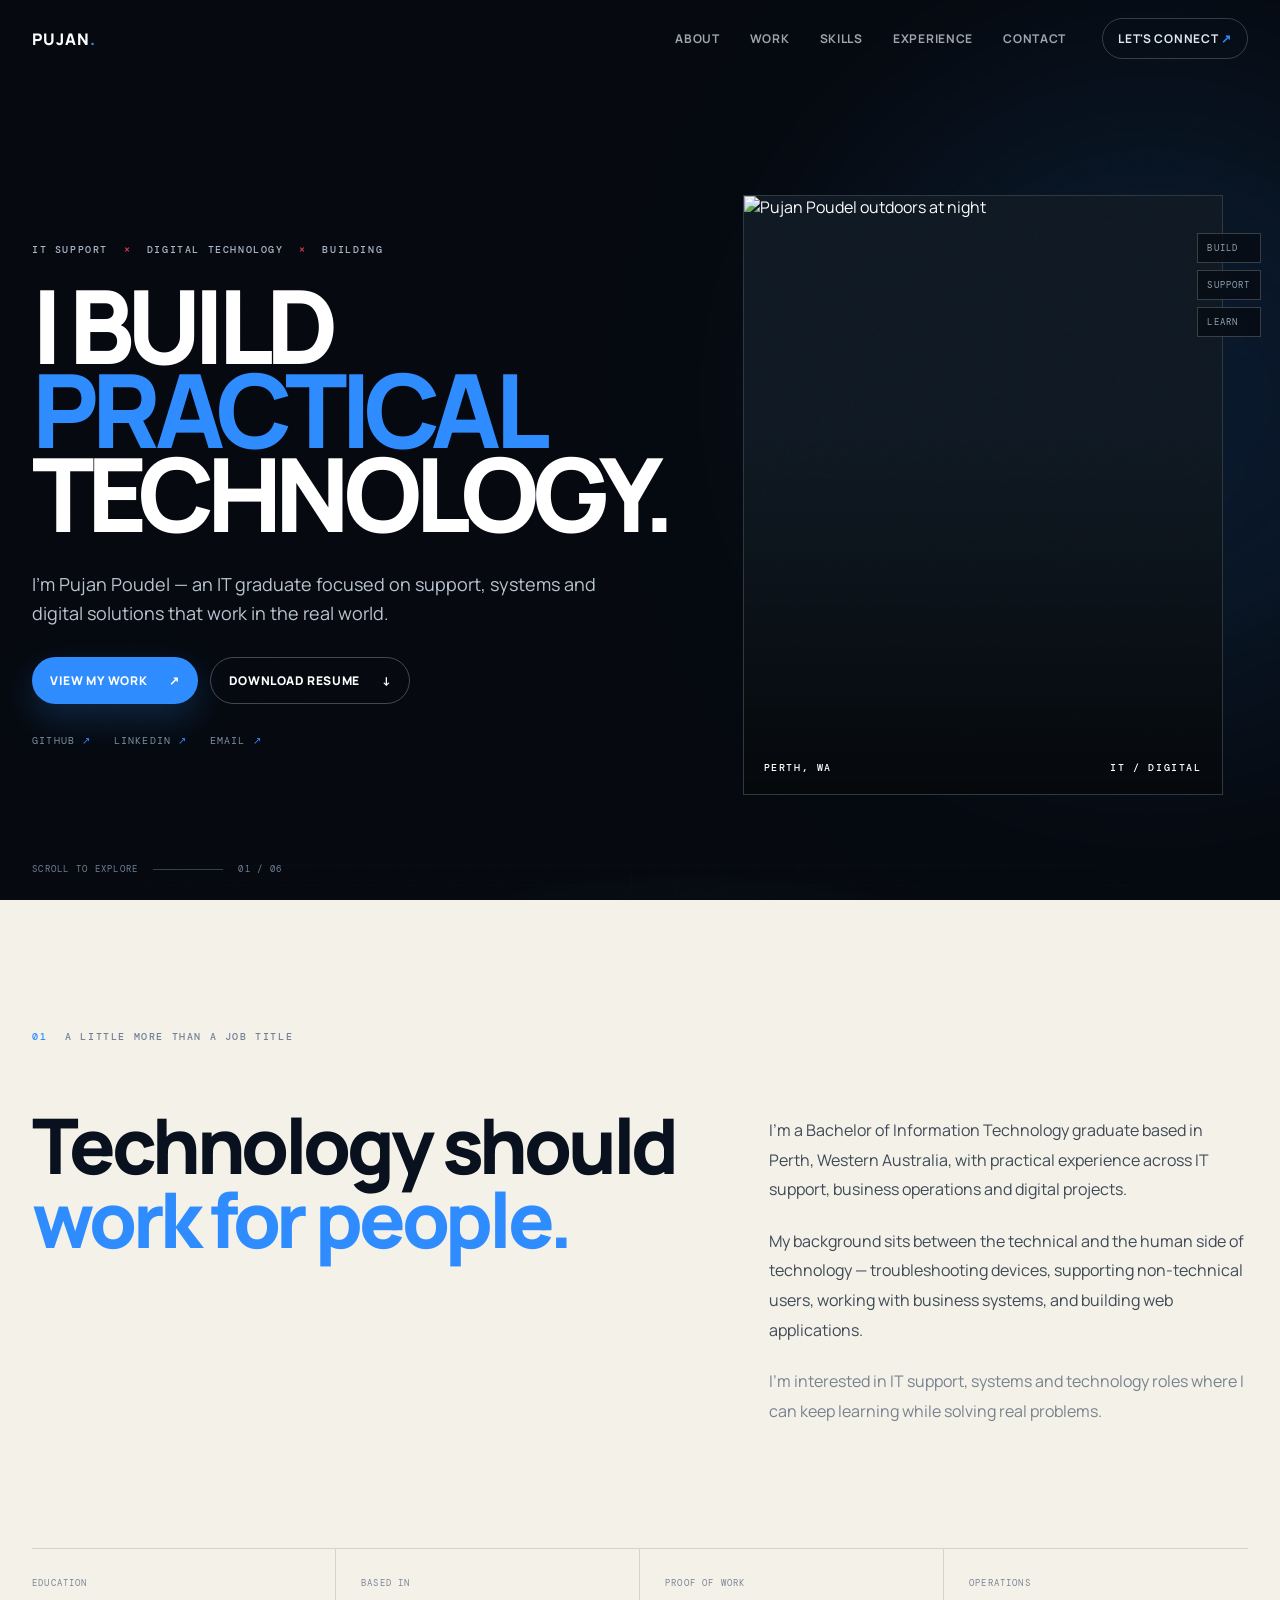
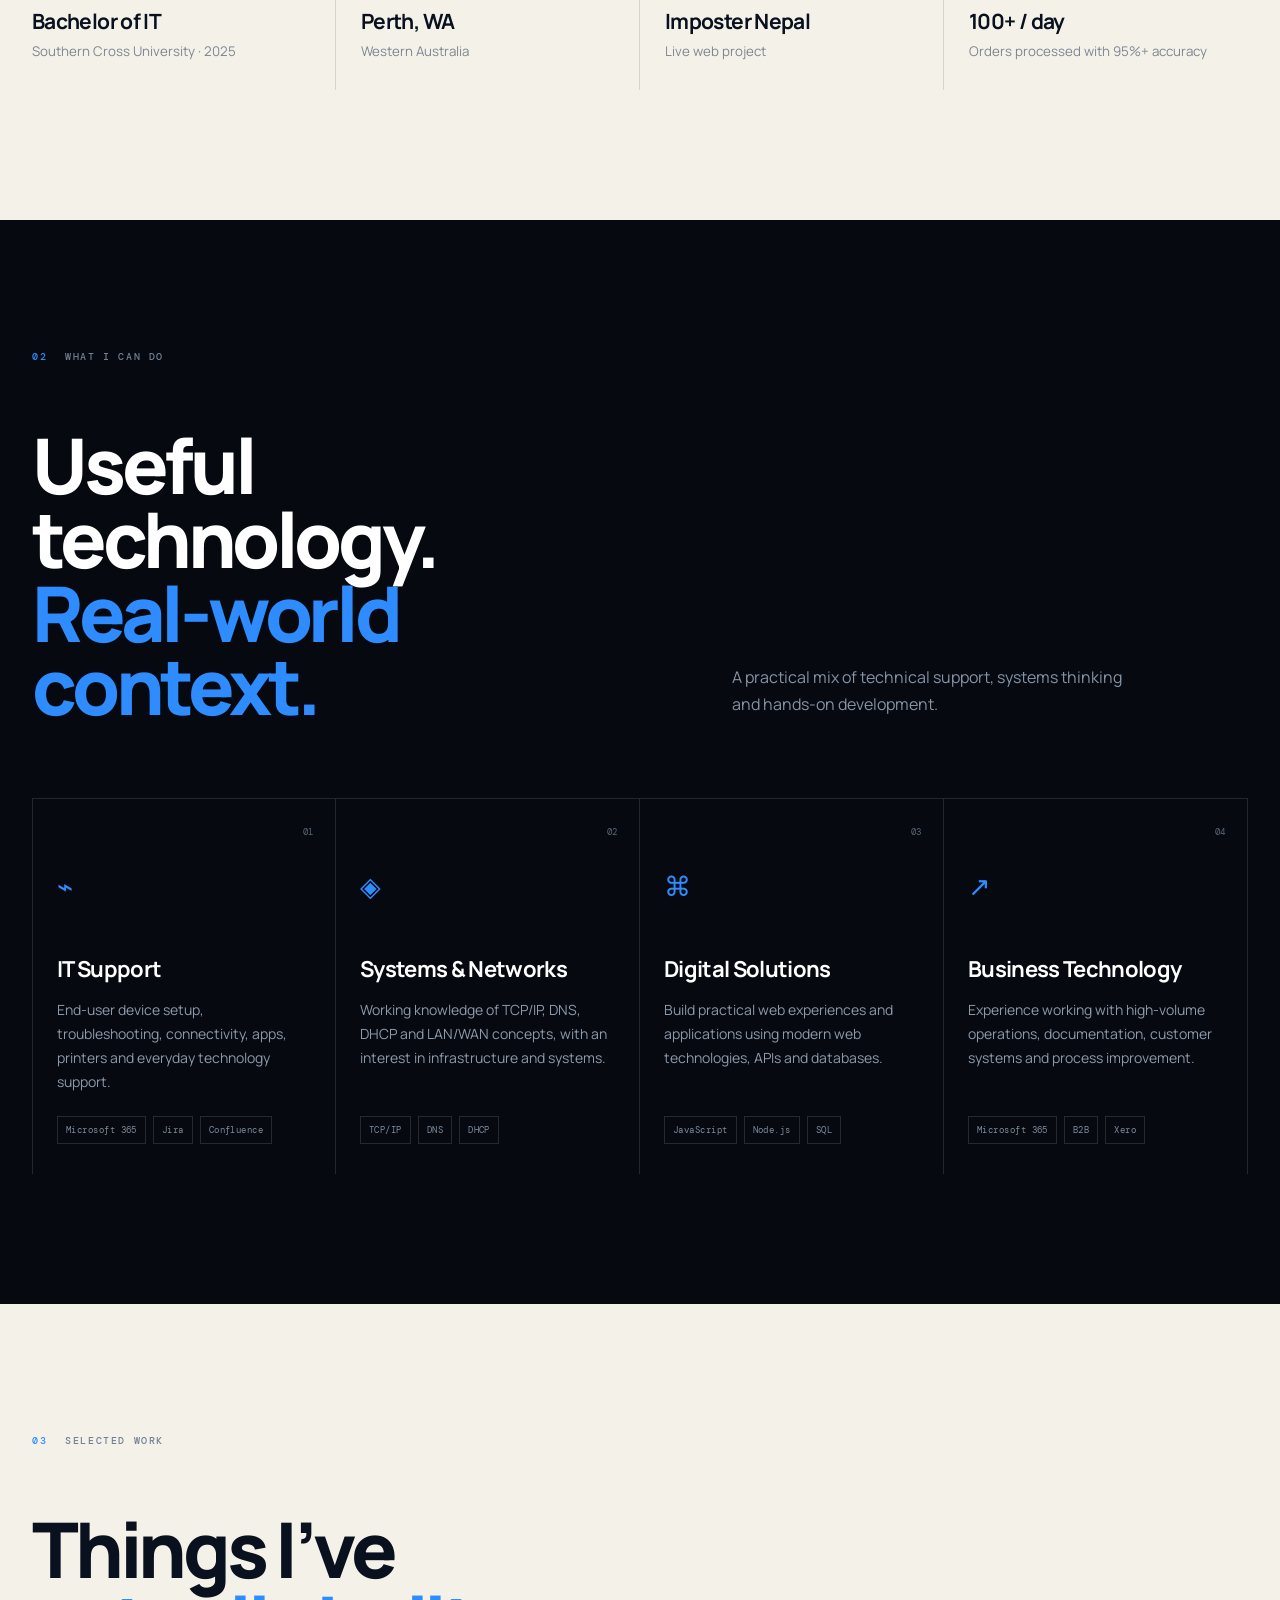
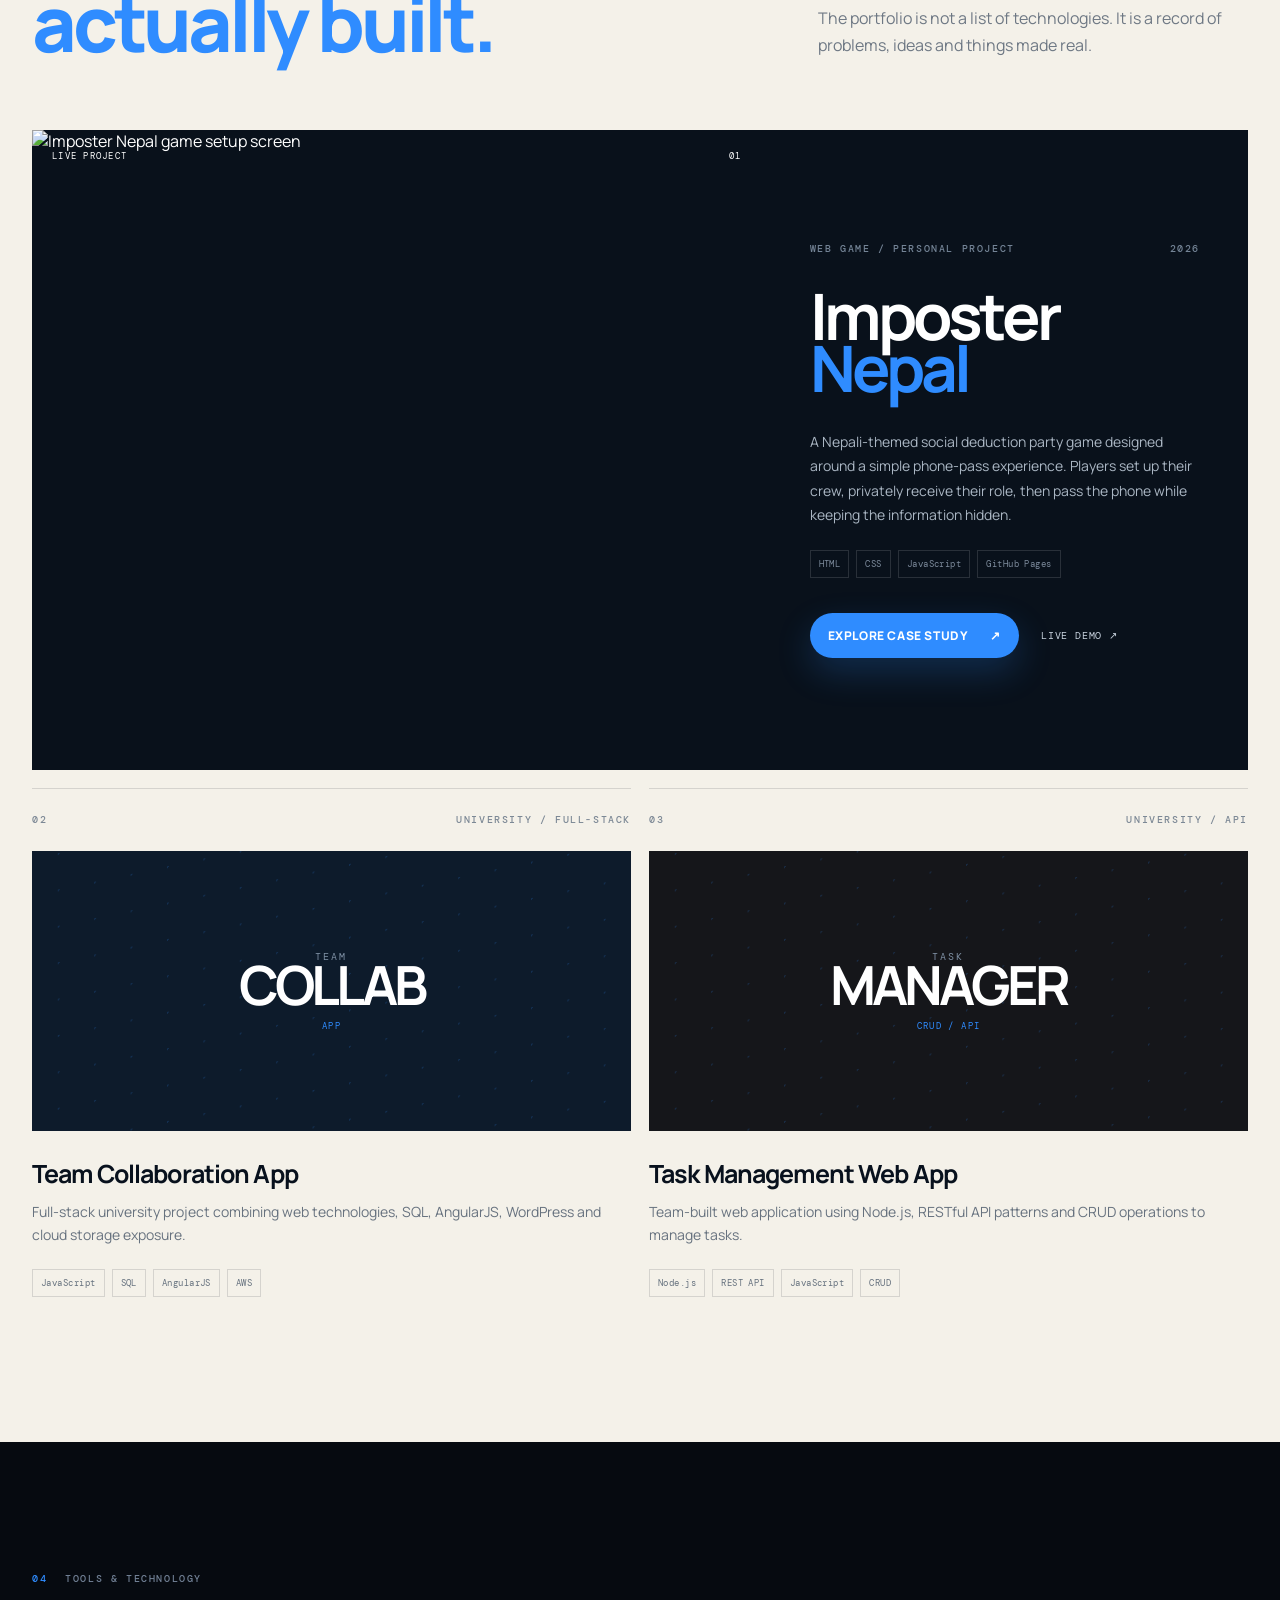
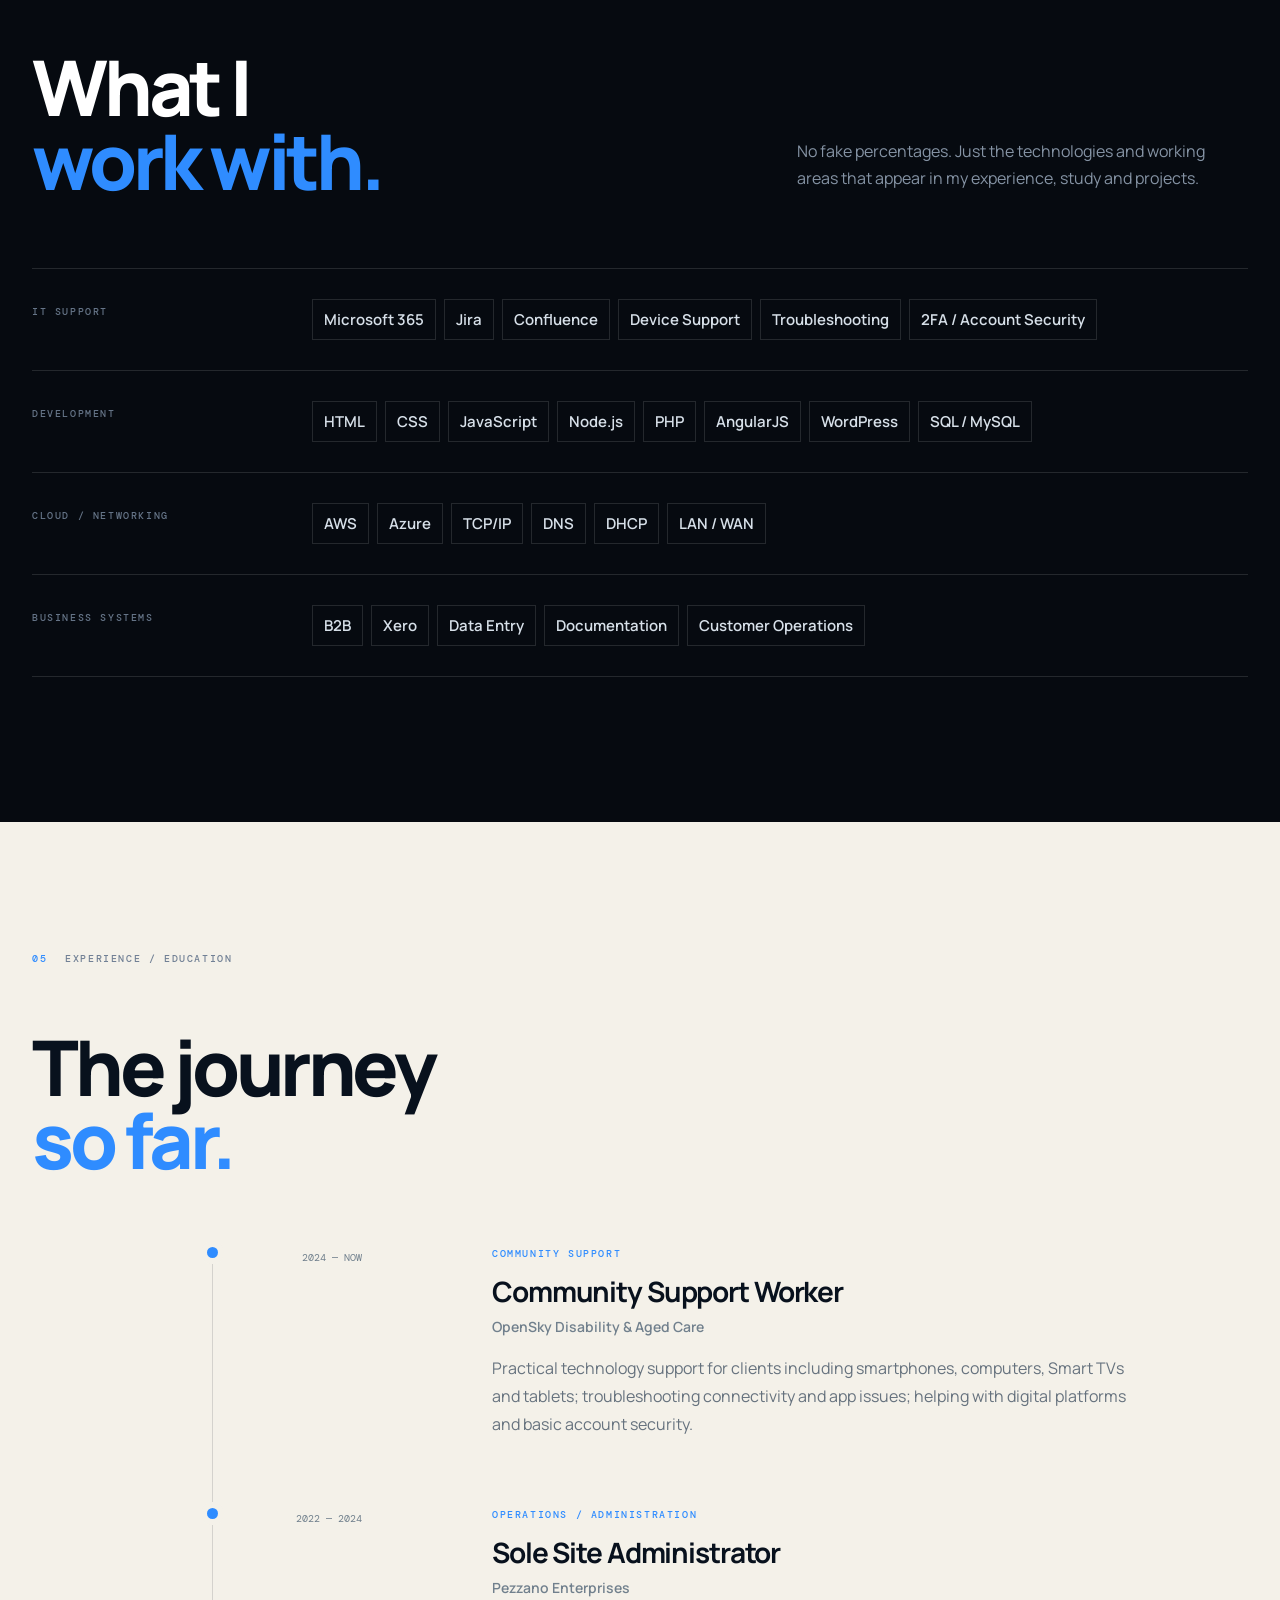
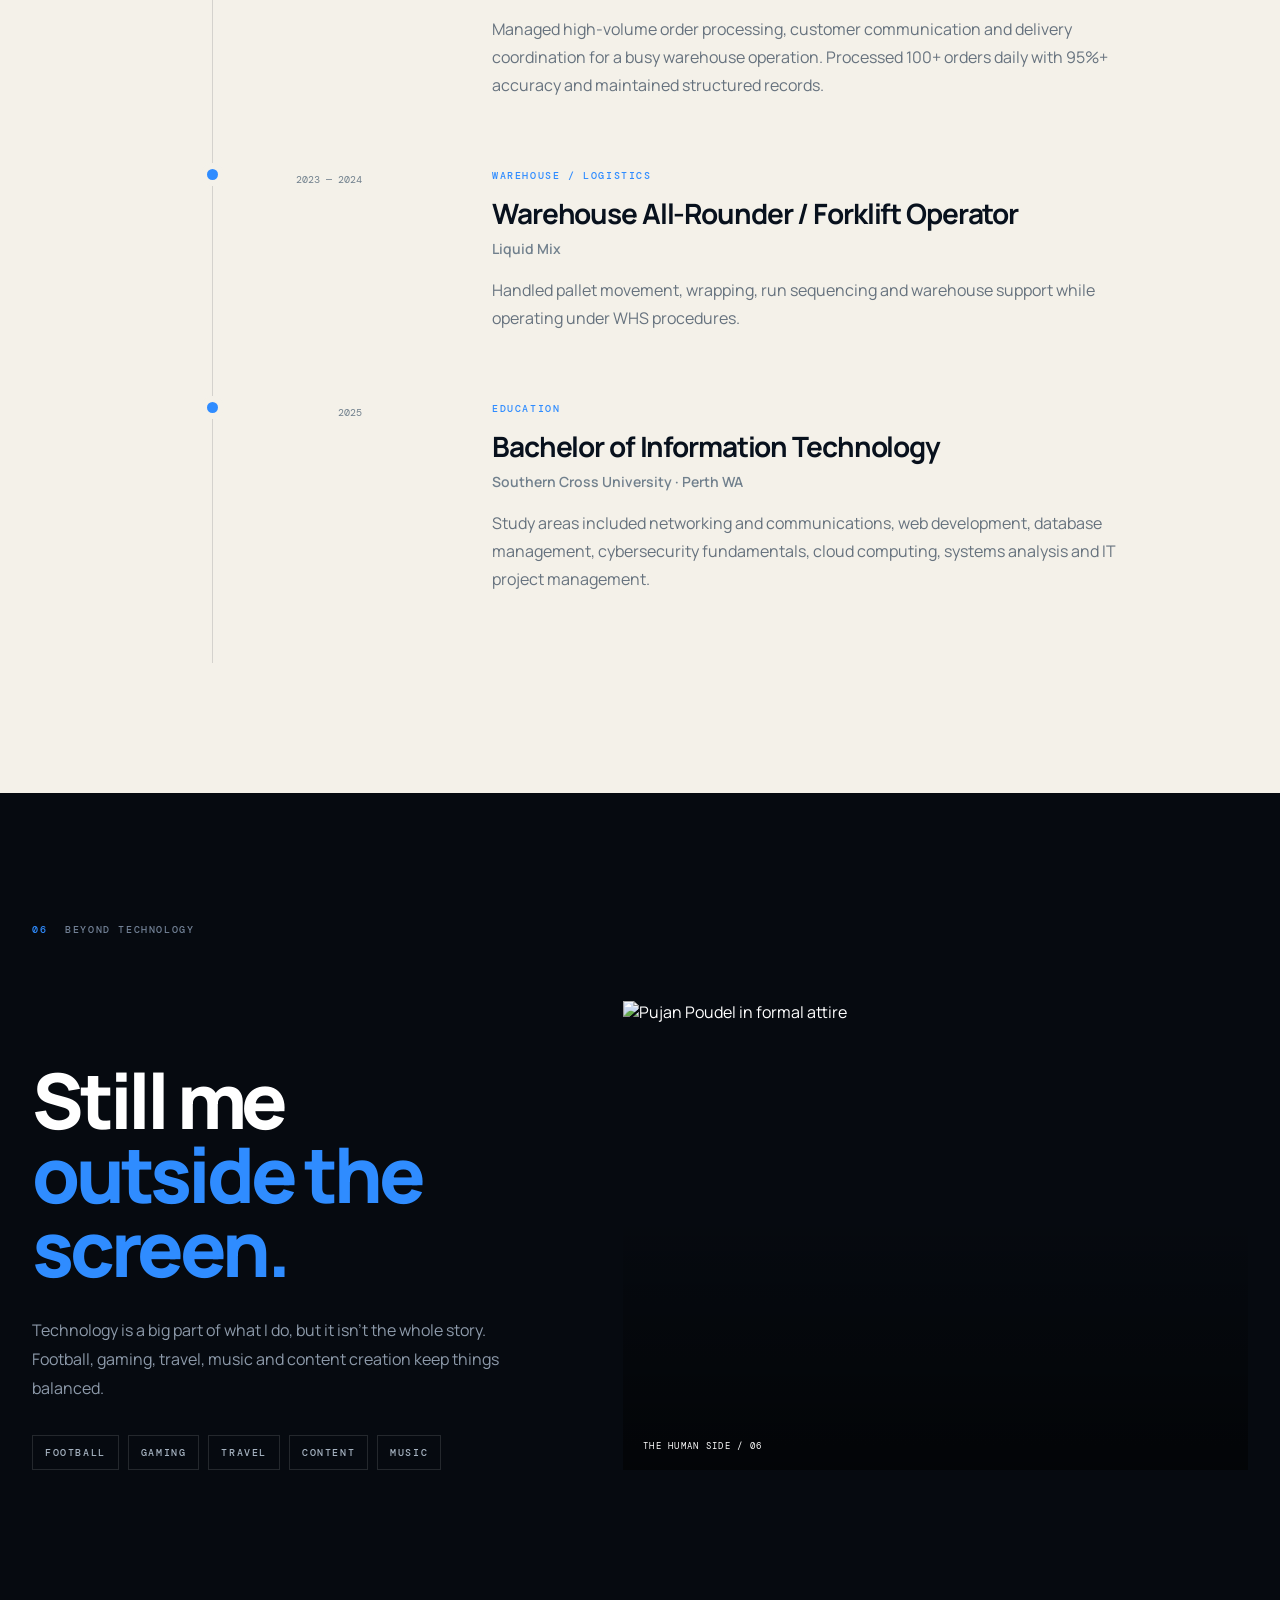
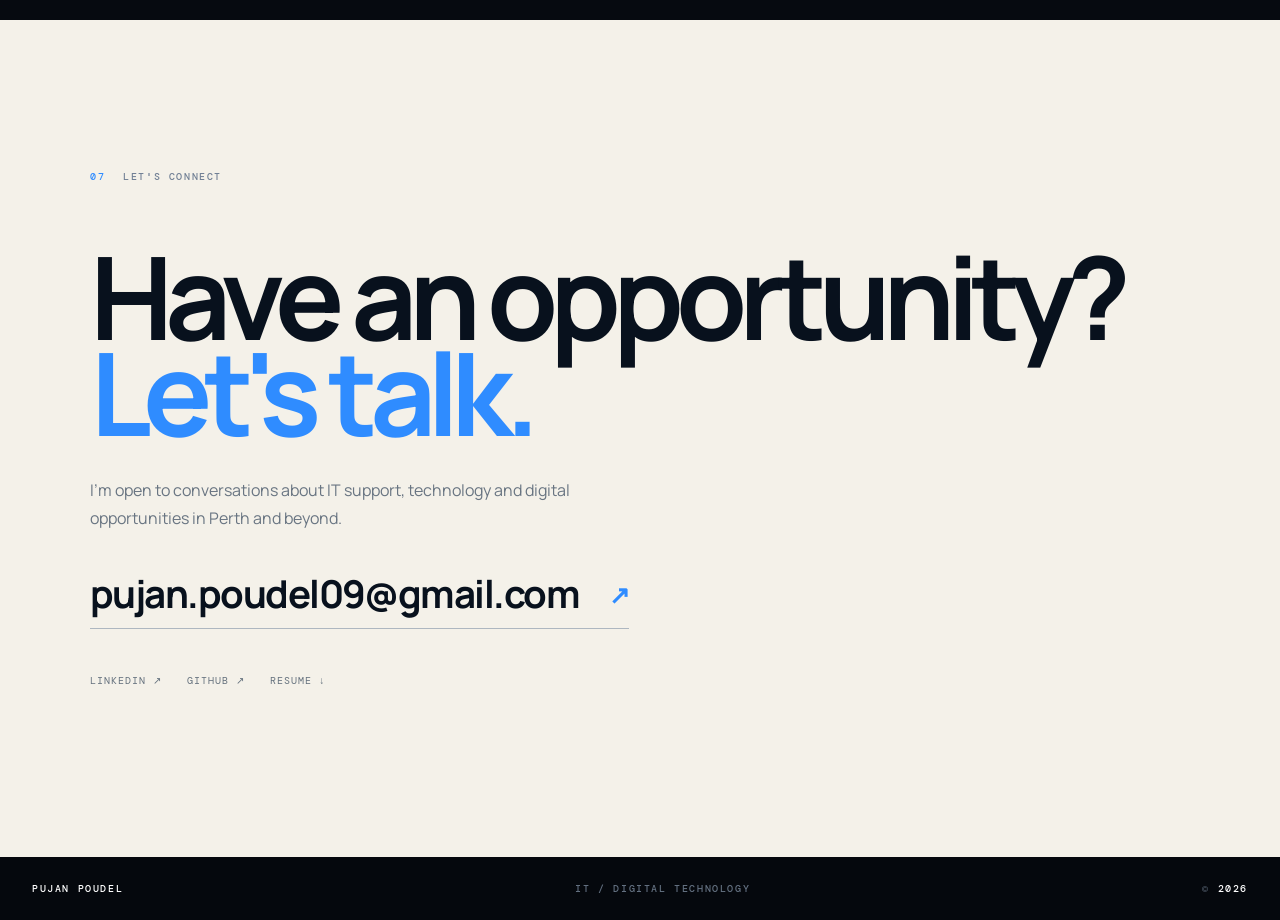
==== index.html @ 227bce69 "Add files via upload" ====
<!doctype html>
<html lang="en">
<head>
  <meta charset="utf-8">
  <meta name="viewport" content="width=device-width,initial-scale=1">
  <meta name="description" content="Pujan Poudel — IT Support & Digital Technology professional building practical digital solutions.">
  <meta name="theme-color" content="#060a10">
  <meta property="og:title" content="Pujan Poudel — IT Support & Digital Technology">
  <meta property="og:description" content="IT support, digital technology, systems and practical software projects.">
  <meta property="og:type" content="website">
  <title>Pujan Poudel — IT Support & Digital Technology</title>
  <link rel="preconnect" href="https://fonts.googleapis.com">
  <link rel="preconnect" href="https://fonts.gstatic.com" crossorigin>
  <link href="https://fonts.googleapis.com/css2?family=DM+Mono:wght@400;500&family=Manrope:wght@400;500;600;700;800&display=swap" rel="stylesheet">
  <link rel="stylesheet" href="styles.css">
</head>
<body>
  <div class="cursor-dot"></div><div class="cursor-ring"></div>
  <div class="noise"></div>
  <div class="scroll-progress"><span></span></div>

  <header class="nav-wrap" id="top">
    <nav class="nav container">
      <a class="brand magnetic" href="#top" aria-label="Pujan Poudel home">PUJAN<span>.</span></a>
      <div class="nav-links">
        <a href="#about">About</a><a href="#work">Work</a><a href="#skills">Skills</a><a href="#experience">Experience</a><a href="#contact">Contact</a>
      </div>
      <a class="nav-cta magnetic" href="#contact">Let's connect <span>↗</span></a>
      <button class="menu-btn" aria-label="Open menu" aria-expanded="false"><span></span><span></span></button>
    </nav>
    <div class="mobile-menu"><a href="#about">About</a><a href="#work">Work</a><a href="#skills">Skills</a><a href="#experience">Experience</a><a href="#contact">Contact</a></div>
  </header>

  <main>
    <section class="hero" id="home">
      <div class="hero-grid"></div><div class="hero-glow"></div>
      <div class="container hero-inner">
        <div class="hero-copy">
          <p class="eyebrow reveal">IT SUPPORT <i>×</i> DIGITAL TECHNOLOGY <i>×</i> BUILDING</p>
          <h1 class="hero-title"><span class="line reveal">I BUILD</span><span class="line accent reveal delay-1">PRACTICAL</span><span class="line reveal delay-2">TECHNOLOGY.</span></h1>
          <p class="hero-lede reveal delay-3">I'm Pujan Poudel — an IT graduate focused on support, systems and digital solutions that work in the real world.</p>
          <div class="hero-actions reveal delay-4"><a class="btn btn-primary magnetic" href="#work">View my work <span>↗</span></a><a class="btn btn-ghost magnetic" href="assets/resume/Pujan-Poudel-Resume.pdf" download>Download resume <span>↓</span></a></div>
          <div class="hero-links reveal delay-4"><a href="https://github.com/PujanP9" target="_blank" rel="noreferrer">GitHub <span>↗</span></a><a href="https://www.linkedin.com/in/pujanpoudel09" target="_blank" rel="noreferrer">LinkedIn <span>↗</span></a><a href="mailto:pujan.poudel09@gmail.com">Email <span>↗</span></a></div>
        </div>
        <div class="hero-portrait reveal delay-2">
          <div class="portrait-frame"><img src="assets/images/pujan-night.jpg" alt="Pujan Poudel outdoors at night" loading="eager"><div class="portrait-shade"></div><div class="portrait-label"><span>PERTH, WA</span><span>IT / DIGITAL</span></div></div>
          <div class="hero-stamp"><span>BUILD</span><span>SUPPORT</span><span>LEARN</span></div>
        </div>
      </div>
      <div class="hero-bottom container"><span>SCROLL TO EXPLORE</span><span class="scroll-line"></span><span>01 / 06</span></div>
    </section>

    <section class="intro section" id="about">
      <div class="container">
        <div class="section-top"><span class="section-num">01</span><span class="section-kicker">A LITTLE MORE THAN A JOB TITLE</span></div>
        <div class="intro-layout">
          <h2 class="display reveal">Technology should<br><em>work for people.</em></h2>
          <div class="intro-text reveal delay-1"><p>I’m a Bachelor of Information Technology graduate based in Perth, Western Australia, with practical experience across IT support, business operations and digital projects.</p><p>My background sits between the technical and the human side of technology — troubleshooting devices, supporting non-technical users, working with business systems, and building web applications.</p><p class="muted">I’m interested in IT support, systems and technology roles where I can keep learning while solving real problems.</p></div>
        </div>
        <div class="facts">
          <div><span>EDUCATION</span><strong>Bachelor of IT</strong><small>Southern Cross University · 2025</small></div>
          <div><span>BASED IN</span><strong>Perth, WA</strong><small>Western Australia</small></div>
          <div><span>PROOF OF WORK</span><strong>Imposter Nepal</strong><small>Live web project</small></div>
          <div><span>OPERATIONS</span><strong>100+ / day</strong><small>Orders processed with 95%+ accuracy</small></div>
        </div>
      </div>
    </section>

    <section class="capabilities section dark-section">
      <div class="container">
        <div class="section-top"><span class="section-num">02</span><span class="section-kicker">WHAT I CAN DO</span></div>
        <div class="cap-heading"><h2 class="display reveal">Useful technology.<br><em>Real-world context.</em></h2><p class="reveal delay-1">A practical mix of technical support, systems thinking and hands-on development.</p></div>
        <div class="cap-grid">
          <article class="cap-card reveal"><span class="cap-index">01</span><div class="cap-icon">⌁</div><h3>IT Support</h3><p>End-user device setup, troubleshooting, connectivity, apps, printers and everyday technology support.</p><div class="tags"><span>Microsoft 365</span><span>Jira</span><span>Confluence</span></div></article>
          <article class="cap-card reveal delay-1"><span class="cap-index">02</span><div class="cap-icon">◈</div><h3>Systems & Networks</h3><p>Working knowledge of TCP/IP, DNS, DHCP and LAN/WAN concepts, with an interest in infrastructure and systems.</p><div class="tags"><span>TCP/IP</span><span>DNS</span><span>DHCP</span></div></article>
          <article class="cap-card reveal delay-2"><span class="cap-index">03</span><div class="cap-icon">⌘</div><h3>Digital Solutions</h3><p>Build practical web experiences and applications using modern web technologies, APIs and databases.</p><div class="tags"><span>JavaScript</span><span>Node.js</span><span>SQL</span></div></article>
          <article class="cap-card reveal delay-3"><span class="cap-index">04</span><div class="cap-icon">↗</div><h3>Business Technology</h3><p>Experience working with high-volume operations, documentation, customer systems and process improvement.</p><div class="tags"><span>Microsoft 365</span><span>B2B</span><span>Xero</span></div></article>
        </div>
      </div>
    </section>

    <section class="work section" id="work">
      <div class="container">
        <div class="section-top"><span class="section-num">03</span><span class="section-kicker">SELECTED WORK</span></div>
        <div class="work-intro"><h2 class="display reveal">Things I’ve<br><em>actually built.</em></h2><p class="reveal delay-1">The portfolio is not a list of technologies. It is a record of problems, ideas and things made real.</p></div>
        <article class="featured-project reveal">
          <div class="project-image-wrap"><img src="assets/images/imposter-setup.png" alt="Imposter Nepal game setup screen" loading="lazy"><div class="project-image-overlay"><span>LIVE PROJECT</span><span>01</span></div></div>
          <div class="featured-copy"><div class="project-meta"><span>WEB GAME / PERSONAL PROJECT</span><span>2026</span></div><h3>Imposter<br><em>Nepal</em></h3><p>A Nepali-themed social deduction party game designed around a simple phone-pass experience. Players set up their crew, privately receive their role, then pass the phone while keeping the information hidden.</p><div class="project-tags"><span>HTML</span><span>CSS</span><span>JavaScript</span><span>GitHub Pages</span></div><div class="project-actions"><a class="btn btn-primary magnetic" href="projects/imposter-nepal.html">Explore case study <span>↗</span></a><a class="text-link" href="https://pujanp9.github.io/Imposter-Nepal/" target="_blank" rel="noreferrer">Live demo ↗</a></div></div>
        </article>
        <div class="project-grid">
          <article class="project-card reveal"><div class="project-card-top"><span>02</span><span>UNIVERSITY / FULL-STACK</span></div><div class="project-placeholder"><div><span class="mono">TEAM</span><strong>COLLAB</strong><span>APP</span></div></div><h3>Team Collaboration App</h3><p>Full-stack university project combining web technologies, SQL, AngularJS, WordPress and cloud storage exposure.</p><div class="project-tags"><span>JavaScript</span><span>SQL</span><span>AngularJS</span><span>AWS</span></div></article>
          <article class="project-card reveal delay-1"><div class="project-card-top"><span>03</span><span>UNIVERSITY / API</span></div><div class="project-placeholder alt"><div><span class="mono">TASK</span><strong>MANAGER</strong><span>CRUD / API</span></div></div><h3>Task Management Web App</h3><p>Team-built web application using Node.js, RESTful API patterns and CRUD operations to manage tasks.</p><div class="project-tags"><span>Node.js</span><span>REST API</span><span>JavaScript</span><span>CRUD</span></div></article>
        </div>
      </div>
    </section>

    <section class="skills section dark-section" id="skills">
      <div class="container">
        <div class="section-top"><span class="section-num">04</span><span class="section-kicker">TOOLS & TECHNOLOGY</span></div>
        <div class="skills-layout"><h2 class="display reveal">What I<br><em>work with.</em></h2><p class="reveal delay-1">No fake percentages. Just the technologies and working areas that appear in my experience, study and projects.</p></div>
        <div class="skill-groups">
          <div class="skill-group reveal"><span>IT SUPPORT</span><div><b>Microsoft 365</b><b>Jira</b><b>Confluence</b><b>Device Support</b><b>Troubleshooting</b><b>2FA / Account Security</b></div></div>
          <div class="skill-group reveal"><span>DEVELOPMENT</span><div><b>HTML</b><b>CSS</b><b>JavaScript</b><b>Node.js</b><b>PHP</b><b>AngularJS</b><b>WordPress</b><b>SQL / MySQL</b></div></div>
          <div class="skill-group reveal"><span>CLOUD / NETWORKING</span><div><b>AWS</b><b>Azure</b><b>TCP/IP</b><b>DNS</b><b>DHCP</b><b>LAN / WAN</b></div></div>
          <div class="skill-group reveal"><span>BUSINESS SYSTEMS</span><div><b>B2B</b><b>Xero</b><b>Data Entry</b><b>Documentation</b><b>Customer Operations</b></div></div>
        </div>
      </div>
    </section>

    <section class="experience section" id="experience">
      <div class="container">
        <div class="section-top"><span class="section-num">05</span><span class="section-kicker">EXPERIENCE / EDUCATION</span></div>
        <div class="experience-heading"><h2 class="display reveal">The journey<br><em>so far.</em></h2></div>
        <div class="timeline">
          <article class="timeline-item reveal"><div class="timeline-year">2024 — NOW</div><div class="timeline-dot"></div><div class="timeline-content"><span>COMMUNITY SUPPORT</span><h3>Community Support Worker</h3><h4>OpenSky Disability & Aged Care</h4><p>Practical technology support for clients including smartphones, computers, Smart TVs and tablets; troubleshooting connectivity and app issues; helping with digital platforms and basic account security.</p></div></article>
          <article class="timeline-item reveal"><div class="timeline-year">2022 — 2024</div><div class="timeline-dot"></div><div class="timeline-content"><span>OPERATIONS / ADMINISTRATION</span><h3>Sole Site Administrator</h3><h4>Pezzano Enterprises</h4><p>Managed high-volume order processing, customer communication and delivery coordination for a busy warehouse operation. Processed 100+ orders daily with 95%+ accuracy and maintained structured records.</p></div></article>
          <article class="timeline-item reveal"><div class="timeline-year">2023 — 2024</div><div class="timeline-dot"></div><div class="timeline-content"><span>WAREHOUSE / LOGISTICS</span><h3>Warehouse All-Rounder / Forklift Operator</h3><h4>Liquid Mix</h4><p>Handled pallet movement, wrapping, run sequencing and warehouse support while operating under WHS procedures.</p></div></article>
          <article class="timeline-item education-item reveal"><div class="timeline-year">2025</div><div class="timeline-dot"></div><div class="timeline-content"><span>EDUCATION</span><h3>Bachelor of Information Technology</h3><h4>Southern Cross University · Perth WA</h4><p>Study areas included networking and communications, web development, database management, cybersecurity fundamentals, cloud computing, systems analysis and IT project management.</p></div></article>
        </div>
      </div>
    </section>

    <section class="personal section dark-section">
      <div class="container">
        <div class="section-top"><span class="section-num">06</span><span class="section-kicker">BEYOND TECHNOLOGY</span></div>
        <div class="personal-grid">
          <div class="personal-copy"><h2 class="display reveal">Still me<br><em>outside the screen.</em></h2><p class="reveal delay-1">Technology is a big part of what I do, but it isn't the whole story. Football, gaming, travel, music and content creation keep things balanced.</p><div class="interest-list reveal delay-2"><span>FOOTBALL</span><span>GAMING</span><span>TRAVEL</span><span>CONTENT</span><span>MUSIC</span></div></div>
          <div class="personal-image reveal delay-1"><img src="assets/images/pujan-formal.jpg" alt="Pujan Poudel in formal attire" loading="lazy"><span>THE HUMAN SIDE / 06</span></div>
        </div>
      </div>
    </section>

    <section class="contact section" id="contact">
      <div class="container contact-inner">
        <div class="section-top"><span class="section-num">07</span><span class="section-kicker">LET'S CONNECT</span></div>
        <h2 class="contact-title reveal">Have an opportunity?<br><em>Let's talk.</em></h2>
        <p class="contact-copy reveal delay-1">I'm open to conversations about IT support, technology and digital opportunities in Perth and beyond.</p>
        <a class="email-link reveal delay-2" href="mailto:pujan.poudel09@gmail.com">pujan.poudel09@gmail.com <span>↗</span></a>
        <div class="contact-links reveal delay-3"><a href="https://www.linkedin.com/in/pujanpoudel09" target="_blank" rel="noreferrer">LinkedIn ↗</a><a href="https://github.com/PujanP9" target="_blank" rel="noreferrer">GitHub ↗</a><a href="assets/resume/Pujan-Poudel-Resume.pdf" download>Resume ↓</a></div>
      </div>
    </section>
  </main>

  <footer class="footer"><div class="container"><span>PUJAN POUD​EL</span><span>IT / DIGITAL TECHNOLOGY</span><span>© <span id="year"></span></span></div></footer>
  <script src="script.js"></script>
</body>
</html>
---- styles.css ----
:root{--bg:#060a10;--bg2:#0a111a;--surface:#0e1722;--surface2:#111e2c;--paper:#f4f1e9;--ink:#08111d;--white:#f6f8fb;--muted:#9aa7b6;--blue:#2f8cff;--blue2:#1167d9;--red:#e63a4f;--line:rgba(255,255,255,.12);--line-dark:rgba(5,15,25,.13);--mono:'DM Mono',monospace;--sans:'Manrope',sans-serif;--ease:cubic-bezier(.2,.75,.2,1)}*{box-sizing:border-box}html{scroll-behavior:smooth}body{margin:0;background:var(--paper);color:var(--ink);font-family:var(--sans);overflow-x:hidden}.noise{position:fixed;inset:0;pointer-events:none;z-index:100;background-image:url("data:image/svg+xml,%3Csvg viewBox='0 0 180 180' xmlns='http://www.w3.org/2000/svg'%3E%3Cfilter id='n'%3E%3CfeTurbulence type='fractalNoise' baseFrequency='.85' numOctaves='4' stitchTiles='stitch'/%3E%3C/filter%3E%3Crect width='100%25' height='100%25' filter='url(%23n)' opacity='.025'/%3E%3C/svg%3E");mix-blend-mode:soft-light}.container{width:min(1240px,calc(100% - 64px));margin:auto}.nav-wrap{position:fixed;top:0;left:0;right:0;z-index:50;padding:18px 0;transition:.35s var(--ease)}.nav-wrap.scrolled{background:rgba(6,10,16,.82);backdrop-filter:blur(18px);padding:11px 0;border-bottom:1px solid var(--line)}.nav{display:flex;align-items:center;justify-content:space-between;gap:24px}.brand{color:#fff;text-decoration:none;font-weight:800;letter-spacing:.06em;font-size:16px}.brand span{color:var(--blue)}.nav-links{display:flex;gap:30px;margin-left:auto;margin-right:12px}.nav-links a,.nav-cta{color:#dfe7f1;text-decoration:none;font-size:12px;font-weight:700;letter-spacing:.06em;text-transform:uppercase}.nav-links a{opacity:.7;transition:.25s}.nav-links a:hover{opacity:1;color:#fff}.nav-cta{border:1px solid rgba(255,255,255,.2);padding:11px 15px;border-radius:999px}.nav-cta span{color:var(--blue)}.menu-btn,.mobile-menu{display:none}.scroll-progress{position:fixed;top:0;left:0;right:0;height:2px;z-index:80}.scroll-progress span{display:block;height:100%;width:0;background:var(--blue)}.hero{min-height:100svh;background:var(--bg);color:#fff;position:relative;overflow:hidden;display:flex;align-items:center}.hero-grid{position:absolute;inset:-20%;opacity:.25;background-image:linear-gradient(rgba(255,255,255,.045) 1px,transparent 1px),linear-gradient(90deg,rgba(255,255,255,.045) 1px,transparent 1px);background-size:80px 80px;transform:perspective(900px) rotateX(64deg) translateY(24%);transform-origin:center bottom}.hero-grid:after{content:"";position:absolute;inset:0;background:radial-gradient(circle at 55% 40%,rgba(47,140,255,.18),transparent 34%),linear-gradient(to bottom,transparent 20%,var(--bg) 80%)}.hero-glow{position:absolute;width:620px;height:620px;border-radius:50%;background:rgba(47,140,255,.12);filter:blur(120px);right:-180px;top:10%}.hero-inner{display:grid;grid-template-columns:1.05fr .95fr;gap:70px;align-items:center;position:relative;z-index:2;padding-top:90px}.eyebrow,.section-kicker,.section-num,.project-meta,.project-card-top,.timeline-content>span,.portrait-label,.footer,.interest-list span,.skill-group>span{font-family:var(--mono);font-size:10px;letter-spacing:.16em;font-weight:500}.eyebrow{color:#a9b7c8;margin:0 0 28px}.eyebrow i{font-style:normal;color:var(--red);margin:0 8px}.hero-title{font-size:clamp(58px,8vw,122px);line-height:.82;letter-spacing:-.065em;margin:0;font-weight:800}.hero-title .line{display:block}.hero-title .accent{color:var(--blue)}.hero-lede{max-width:590px;font-size:18px;line-height:1.65;color:#b9c4d1;margin:34px 0 28px}.hero-actions{display:flex;gap:12px;flex-wrap:wrap}.btn{display:inline-flex;align-items:center;gap:22px;padding:14px 18px;text-decoration:none;font-size:12px;font-weight:800;text-transform:uppercase;letter-spacing:.05em;transition:.35s var(--ease);border-radius:999px}.btn span{transition:.35s}.btn:hover span{transform:translate(4px,-3px)}.btn-primary{background:var(--blue);color:#fff;box-shadow:0 14px 35px rgba(47,140,255,.22)}.btn-primary:hover{background:#4c9dff;transform:translateY(-2px)}.btn-ghost{color:#fff;border:1px solid rgba(255,255,255,.25)}.btn-ghost:hover{border-color:#fff;transform:translateY(-2px)}.hero-links{display:flex;gap:22px;margin-top:30px}.hero-links a{color:#7f8ea0;text-decoration:none;font:10px var(--mono);letter-spacing:.12em;text-transform:uppercase}.hero-links a:hover{color:#fff}.hero-links span{color:var(--blue)}.hero-portrait{position:relative;justify-self:end;width:min(480px,100%)}.portrait-frame{aspect-ratio:4/5;position:relative;overflow:hidden;background:#101a24;border:1px solid rgba(255,255,255,.13)}.portrait-frame img{width:100%;height:100%;object-fit:cover;object-position:48% center;filter:saturate(.82) contrast(1.08)}.portrait-shade{position:absolute;inset:0;background:linear-gradient(180deg,rgba(0,0,0,.02) 40%,rgba(0,0,0,.68) 100%)}.portrait-label{position:absolute;bottom:20px;left:20px;right:20px;display:flex;justify-content:space-between;color:#fff}.hero-stamp{position:absolute;right:-38px;top:38px;display:flex;flex-direction:column;gap:7px}.hero-stamp span{border:1px solid rgba(255,255,255,.2);color:#91a3b6;padding:8px 9px;font:9px var(--mono);letter-spacing:.13em;background:rgba(6,10,16,.7);backdrop-filter:blur(8px)}.hero-bottom{position:absolute;bottom:25px;left:50%;transform:translateX(-50%);display:flex;align-items:center;gap:15px;color:#718095;font:9px var(--mono);letter-spacing:.14em}.scroll-line{width:70px;height:1px;background:#344250}.section{padding:130px 0}.section-top{display:flex;gap:18px;align-items:center;margin-bottom:65px}.section-num{color:var(--blue)}.section-kicker{color:#718095}.display{font-size:clamp(44px,6vw,88px);line-height:.96;letter-spacing:-.055em;margin:0;font-weight:800}.display em{font-style:normal;color:var(--blue)}.intro{background:var(--paper)}.intro-layout{display:grid;grid-template-columns:1.15fr .85fr;gap:90px;align-items:start}.intro-text{font-size:16px;line-height:1.85;color:#3f4a57;padding-top:8px}.intro-text p{margin:0 0 22px}.intro-text .muted{color:#78838f}.facts{margin-top:100px;border-top:1px solid var(--line-dark);display:grid;grid-template-columns:repeat(4,1fr)}.facts>div{padding:28px 25px;border-right:1px solid var(--line-dark)}.facts>div:first-child{padding-left:0}.facts>div:last-child{border-right:0}.facts span{display:block;font:9px var(--mono);letter-spacing:.13em;color:#7a8794;margin-bottom:18px}.facts strong{display:block;font-size:21px;letter-spacing:-.03em}.facts small{display:block;color:#7c8792;margin-top:7px;line-height:1.5}.dark-section{background:var(--bg);color:#fff}.cap-heading{display:grid;grid-template-columns:1.1fr .9fr;gap:70px;align-items:end;margin-bottom:75px}.cap-heading p,.skills-layout p{color:#8593a4;line-height:1.7;max-width:420px;margin:0 0 5px}.cap-grid{display:grid;grid-template-columns:repeat(4,1fr);border-top:1px solid var(--line)}.cap-card{padding:28px 24px 30px;border-right:1px solid var(--line);min-height:340px;position:relative;transition:.4s var(--ease)}.cap-card:first-child{border-left:1px solid var(--line)}.cap-card:hover{background:rgba(255,255,255,.025);transform:translateY(-7px)}.cap-index{position:absolute;top:27px;right:22px;font:9px var(--mono);color:#596777}.cap-icon{font-size:27px;color:var(--blue);margin:40px 0 50px}.cap-card h3{font-size:22px;margin:0 0 13px;letter-spacing:-.03em}.cap-card p{color:#8d9aab;line-height:1.7;font-size:14px;min-height:96px}.tags,.project-tags{display:flex;gap:7px;flex-wrap:wrap;margin-top:22px}.tags span,.project-tags span{font:9px var(--mono);letter-spacing:.05em;color:#7d8b9c;border:1px solid rgba(255,255,255,.13);padding:7px 8px}.work{background:var(--paper)}.work-intro{display:grid;grid-template-columns:1fr .6fr;gap:70px;align-items:end;margin-bottom:70px}.work-intro p{color:#6e7884;line-height:1.7;margin:0}.featured-project{display:grid;grid-template-columns:1.2fr .8fr;min-height:640px;background:#09111b;color:#fff;overflow:hidden}.project-image-wrap{position:relative;min-height:560px;overflow:hidden}.project-image-wrap img{width:100%;height:100%;object-fit:cover;object-position:center;transition:1s var(--ease)}.featured-project:hover .project-image-wrap img{transform:scale(1.035)}.project-image-overlay{position:absolute;top:20px;left:20px;right:20px;display:flex;justify-content:space-between;color:#fff;font:9px var(--mono);letter-spacing:.14em}.featured-copy{padding:58px 48px;display:flex;flex-direction:column;justify-content:center}.project-meta{display:flex;justify-content:space-between;color:#748496;margin-bottom:35px}.featured-copy h3{font-size:clamp(50px,5vw,82px);line-height:.82;letter-spacing:-.06em;margin:0}.featured-copy h3 em{color:var(--blue);font-style:normal}.featured-copy p{color:#aab6c3;line-height:1.75;font-size:14px;margin:35px 0 0}.project-actions{display:flex;align-items:center;gap:22px;margin-top:35px}.text-link{color:#c8d2de;text-decoration:none;font:10px var(--mono);letter-spacing:.08em;text-transform:uppercase}.text-link:hover{color:#fff}.project-grid{display:grid;grid-template-columns:1fr 1fr;gap:18px;margin-top:18px}.project-card{border-top:1px solid var(--line-dark);padding:24px 0 15px}.project-card-top{display:flex;justify-content:space-between;color:#7c8895;margin-bottom:25px}.project-placeholder{height:280px;background:#0d1b2b;display:flex;align-items:center;justify-content:center;color:#fff;position:relative;overflow:hidden}.project-placeholder:before{content:"";position:absolute;inset:0;background-image:linear-gradient(135deg,rgba(47,140,255,.18) 1px,transparent 1px);background-size:26px 26px;transform:skewY(-12deg) scale(1.4)}.project-placeholder.alt{background:#15161a}.project-placeholder>div{position:relative;display:flex;flex-direction:column;text-align:center;line-height:.78;z-index:1}.project-placeholder .mono{font:10px var(--mono);letter-spacing:.2em;color:#7f91a5}.project-placeholder strong{font-size:54px;letter-spacing:-.07em}.project-placeholder span:last-child{font:9px var(--mono);color:var(--blue);letter-spacing:.15em;margin-top:15px}.project-card h3{font-size:25px;letter-spacing:-.035em;margin:25px 0 9px}.project-card p{color:#67727f;line-height:1.7;font-size:14px;margin:0;max-width:650px}.project-card .project-tags span{border-color:var(--line-dark);color:#65717e}.skills{padding-bottom:145px}.skills-layout{display:grid;grid-template-columns:1fr .65fr;gap:70px;align-items:end;margin-bottom:70px}.skill-groups{border-top:1px solid var(--line);border-bottom:1px solid var(--line)}.skill-group{display:grid;grid-template-columns:240px 1fr;gap:40px;padding:30px 0;border-bottom:1px solid var(--line)}.skill-group:last-child{border-bottom:0}.skill-group>span{color:#657487;padding-top:6px}.skill-group>div{display:flex;flex-wrap:wrap;gap:8px}.skill-group b{font-size:15px;font-weight:600;padding:9px 11px;border:1px solid var(--line);color:#d7e0e9}.experience{background:var(--paper)}.experience-heading{margin-bottom:70px}.timeline{position:relative;margin-left:180px}.timeline:before{content:"";position:absolute;left:0;top:0;bottom:0;width:1px;background:var(--line-dark)}.timeline-item{position:relative;display:grid;grid-template-columns:180px 1fr;gap:60px;padding:0 0 70px}.timeline-year{font:10px var(--mono);color:#71808d;padding-top:4px;text-align:right;padding-right:30px}.timeline-dot{position:absolute;left:-5px;top:0;width:11px;height:11px;border-radius:50%;background:var(--blue);box-shadow:0 0 0 6px var(--paper)}.timeline-content{padding-left:40px}.timeline-content>span{color:var(--blue);display:block;margin-bottom:12px}.timeline-content h3{font-size:28px;letter-spacing:-.04em;margin:0}.timeline-content h4{font-size:14px;font-weight:600;color:#71808d;margin:7px 0 18px}.timeline-content p{color:#66727e;line-height:1.75;max-width:650px;margin:0}.personal{padding-bottom:150px}.personal-grid{display:grid;grid-template-columns:.9fr 1.1fr;gap:80px;align-items:end}.personal-copy>p{color:#8d9aaa;line-height:1.8;max-width:500px;margin:32px 0}.interest-list{display:flex;flex-wrap:wrap;gap:9px}.interest-list span{border:1px solid var(--line);color:#a5b2c0;padding:10px 12px}.personal-image{position:relative;aspect-ratio:4/3;overflow:hidden}.personal-image img{width:100%;height:100%;object-fit:cover;object-position:center 32%;filter:saturate(.8)}.personal-image:after{content:"";position:absolute;inset:0;background:linear-gradient(180deg,transparent 45%,rgba(0,0,0,.55))}.personal-image span{position:absolute;bottom:18px;left:20px;z-index:2;font:9px var(--mono);letter-spacing:.14em;color:#fff}.contact{background:var(--paper);padding:150px 0 170px}.contact-inner{max-width:1100px}.contact-title{font-size:clamp(60px,9vw,125px);line-height:.84;letter-spacing:-.07em;margin:0}.contact-title em{color:var(--blue);font-style:normal}.contact-copy{max-width:520px;color:#697582;line-height:1.75;margin:35px 0}.email-link{display:inline-flex;align-items:center;gap:30px;color:var(--ink);font-size:clamp(24px,3vw,42px);font-weight:700;letter-spacing:-.04em;text-decoration:none;border-bottom:1px solid #aeb7c0;padding-bottom:8px}.email-link span{color:var(--blue);font-size:.65em}.contact-links{display:flex;gap:25px;margin-top:45px}.contact-links a{color:#64717d;text-decoration:none;font:10px var(--mono);letter-spacing:.1em;text-transform:uppercase}.contact-links a:hover{color:var(--ink)}.footer{background:#05080d;color:#637080;padding:25px 0}.footer .container{display:flex;justify-content:space-between;gap:20px}.footer span:first-child{color:#fff}.cursor-dot,.cursor-ring{position:fixed;pointer-events:none;z-index:200;opacity:0;transition:opacity .2s}.cursor-dot{width:5px;height:5px;background:#fff;border-radius:50%;transform:translate(-50%,-50%)}.cursor-ring{width:34px;height:34px;border:1px solid rgba(255,255,255,.5);border-radius:50%;transform:translate(-50%,-50%);transition:width .2s,height .2s,border-color .2s}.cursor-ring.hover{width:54px;height:54px;border-color:var(--blue)}.reveal{opacity:0;transform:translateY(35px);transition:opacity .8s var(--ease),transform .8s var(--ease)}.reveal.is-visible{opacity:1;transform:none}.delay-1{transition-delay:.1s}.delay-2{transition-delay:.18s}.delay-3{transition-delay:.26s}.delay-4{transition-delay:.34s}@media(max-width:1000px){.nav-links{gap:17px}.hero-inner{grid-template-columns:1fr .72fr;gap:35px}.hero-title{font-size:clamp(56px,8.5vw,88px)}.cap-grid{grid-template-columns:1fr 1fr}.cap-card:nth-child(2){border-right:0}.cap-card:nth-child(3){border-left:1px solid var(--line);border-top:1px solid var(--line)}.cap-card:nth-child(4){border-top:1px solid var(--line)}.featured-project{grid-template-columns:1fr}.project-image-wrap{min-height:520px}.featured-copy{padding:50px}.facts{grid-template-columns:1fr 1fr}.facts>div:nth-child(2){border-right:0}.facts>div:nth-child(n+3){border-top:1px solid var(--line-dark)}.timeline{margin-left:80px}.timeline-item{grid-template-columns:100px 1fr;gap:20px}.timeline-year{padding-right:15px}.timeline-content{padding-left:30px}}@media(max-width:760px){.container{width:min(100% - 36px,1240px)}.nav-links,.nav-cta{display:none}.menu-btn{display:flex;background:none;border:0;flex-direction:column;gap:5px;padding:8px}.menu-btn span{width:24px;height:1px;background:#fff}.mobile-menu{display:flex;position:fixed;top:64px;left:18px;right:18px;background:rgba(6,10,16,.97);border:1px solid var(--line);padding:20px;flex-direction:column;gap:20px;transform:translateY(-15px);opacity:0;pointer-events:none;transition:.3s}.mobile-menu.open{transform:none;opacity:1;pointer-events:auto}.mobile-menu a{color:#fff;text-decoration:none;font-size:14px;font-weight:700}.hero-inner{grid-template-columns:1fr;padding-top:115px;padding-bottom:110px}.hero-portrait{width:70%;justify-self:end;margin-top:30px}.hero-stamp{right:-20px}.hero-bottom{display:none}.hero-title{font-size:clamp(55px,16vw,92px)}.hero-lede{font-size:15px}.section{padding:95px 0}.section-top{margin-bottom:45px}.intro-layout,.cap-heading,.work-intro,.skills-layout,.personal-grid{grid-template-columns:1fr;gap:35px}.display{font-size:clamp(44px,13vw,70px)}.facts{margin-top:65px}.facts>div{padding:22px 15px}.facts>div:first-child{padding-left:0}.facts strong{font-size:17px}.cap-grid{grid-template-columns:1fr}.cap-card,.cap-card:nth-child(3){border-left:0;border-right:0;border-top:1px solid var(--line)}.cap-card:first-child{border-left:0}.cap-card{min-height:0;padding:25px 0 35px}.cap-icon{margin:35px 0 30px}.cap-card p{min-height:0}.featured-copy{padding:35px 24px}.featured-copy h3{font-size:57px}.project-image-wrap{min-height:auto;aspect-ratio:1.15}.project-grid{grid-template-columns:1fr}.project-placeholder{height:230px}.skill-group{grid-template-columns:1fr;gap:15px}.timeline{margin-left:0}.timeline:before{left:0}.timeline-item{display:block;padding-left:30px}.timeline-year{text-align:left;padding:0 0 15px}.timeline-dot{left:-5px}.timeline-content{padding-left:0}.timeline-content h3{font-size:23px}.personal-image{order:-1}.contact{padding:110px 0 120px}.contact-title{font-size:clamp(54px,15vw,85px)}.email-link{font-size:20px}.contact-links{flex-wrap:wrap}.footer .container{flex-direction:column}.cursor-dot,.cursor-ring{display:none}}
@media(prefers-reduced-motion:reduce){html{scroll-behavior:auto}.reveal{opacity:1;transform:none;transition:none}.project-image-wrap img,.cap-card,.btn{transition:none}}
.case-page{background:var(--paper)}.case-hero{background:var(--bg);color:#fff;padding:170px 0 120px;position:relative;overflow:hidden}.case-hero:after{content:"";position:absolute;inset:0;opacity:.15;background-image:linear-gradient(120deg,rgba(47,140,255,.35) 1px,transparent 1px);background-size:45px 45px;transform:skewY(-9deg) scale(1.3)}.case-hero .container{position:relative;z-index:1}.back-link{display:inline-block;color:#8392a4;text-decoration:none;font:10px var(--mono);letter-spacing:.1em;text-transform:uppercase;margin-bottom:75px}.back-link:hover{color:#fff}.case-kicker{font:10px var(--mono);letter-spacing:.15em;color:#728195;margin-bottom:25px}.case-hero h1{font-size:clamp(75px,13vw,180px);line-height:.78;letter-spacing:-.075em;margin:0}.case-hero h1 em{font-style:normal;color:var(--blue)}.case-hero p{max-width:600px;color:#aab7c5;font-size:18px;line-height:1.7;margin:35px 0}.case-actions{display:flex;gap:12px;flex-wrap:wrap}.case-section{padding:135px 0}.case-grid{display:grid;grid-template-columns:1fr .8fr;gap:100px}.case-copy{font-size:16px;line-height:1.85;color:#56616d}.case-copy p{margin:0 0 22px}.case-gallery{padding:0 0 135px}.gallery-main img,.gallery-two img{width:100%;display:block}.gallery-main{background:#0d1b2b;overflow:hidden}.gallery-two{display:grid;grid-template-columns:1fr 1fr;gap:18px;margin-top:18px}.gallery-two img{background:#0d1b2b}.case-tech{display:flex;gap:8px;flex-wrap:wrap;margin-top:28px}.case-tech span{font:9px var(--mono);letter-spacing:.1em;padding:9px 11px;border:1px solid var(--line-dark)}.dark-section .case-tech span{border-color:var(--line)}.case-copy ul{margin:0 0 25px;padding-left:18px}.case-copy li{padding:8px 0}.case-next{background:var(--blue);color:#fff;padding:85px 0}.case-next .section-kicker{color:#d5e6ff}.case-next a{display:block;color:#fff;text-decoration:none;font-size:clamp(32px,5vw,72px);line-height:1;letter-spacing:-.055em;margin-top:25px}.case-next em{font-style:normal;color:#07101b}.case-next a:hover em{text-decoration:underline}@media(max-width:760px){.case-hero{padding:135px 0 90px}.case-hero h1{font-size:20vw}.case-grid{grid-template-columns:1fr;gap:40px}.case-section{padding:90px 0}.gallery-two{grid-template-columns:1fr}.case-hero p{font-size:15px}}
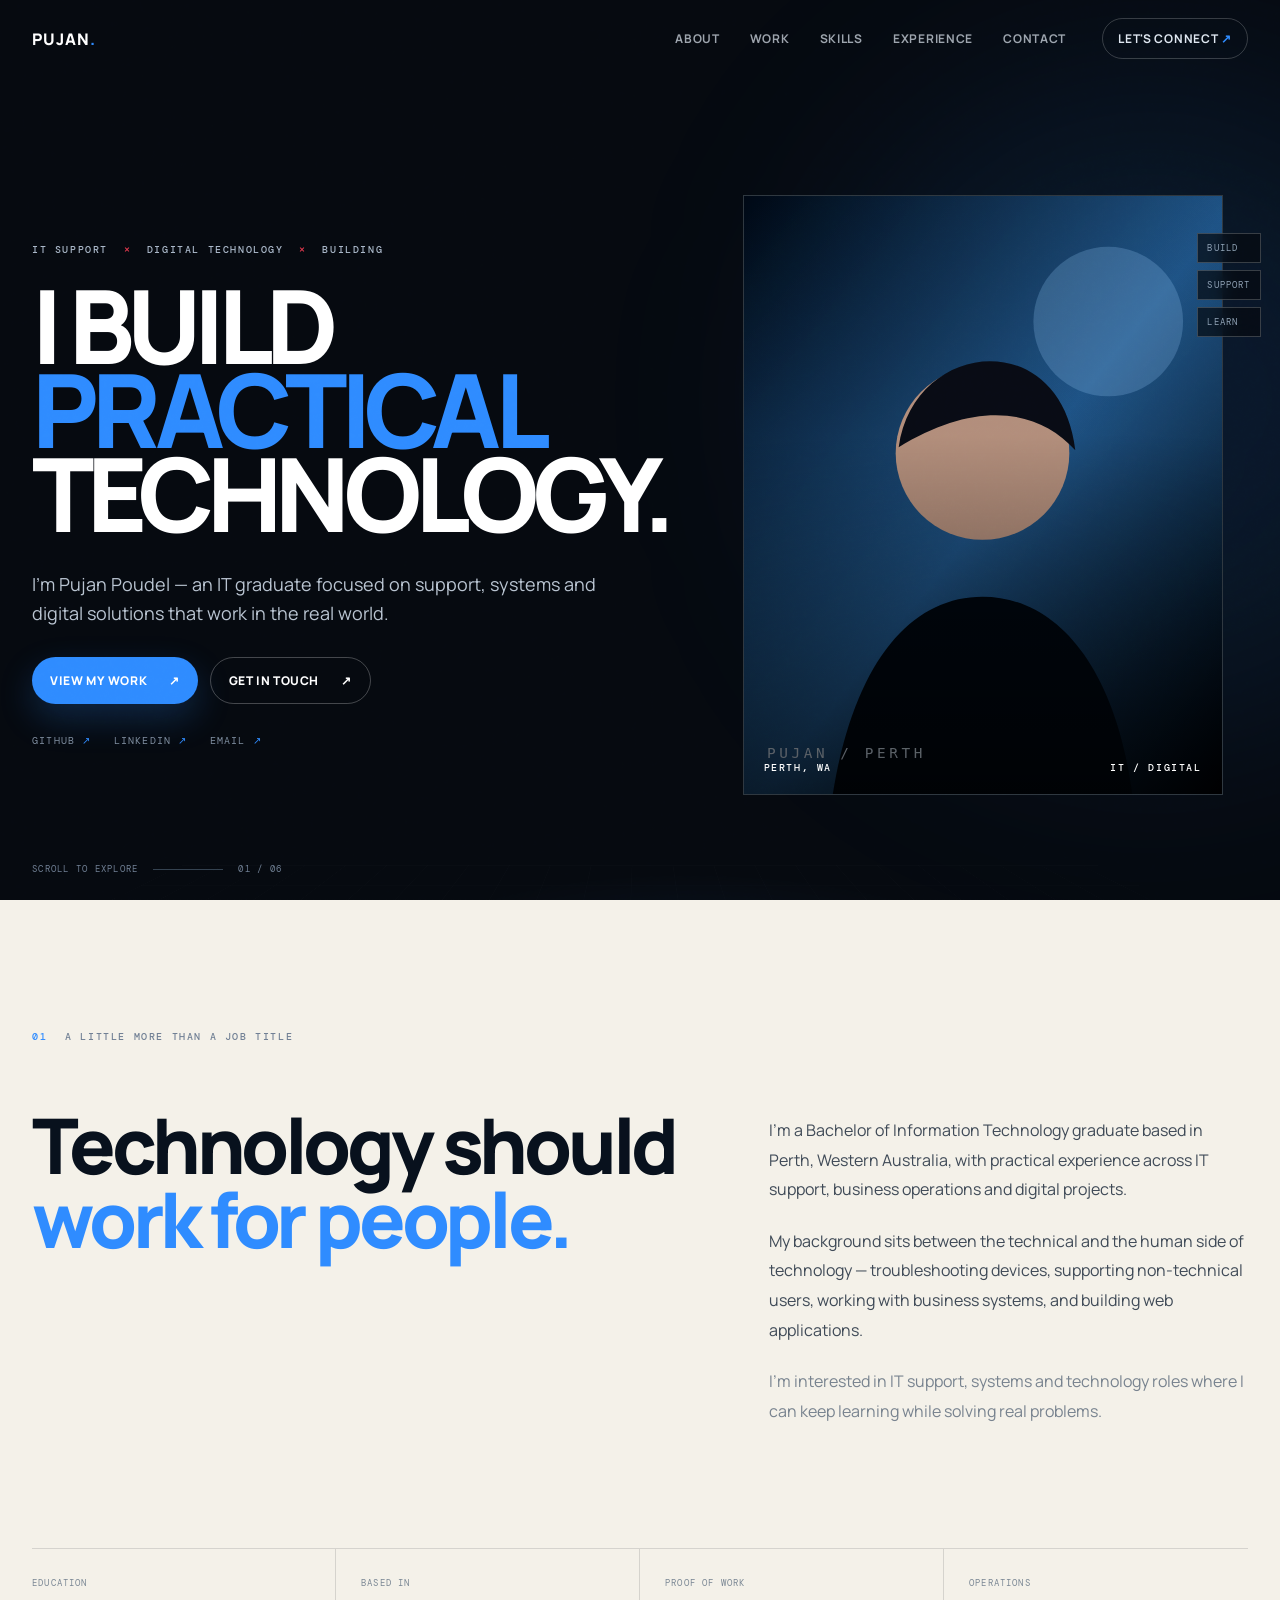
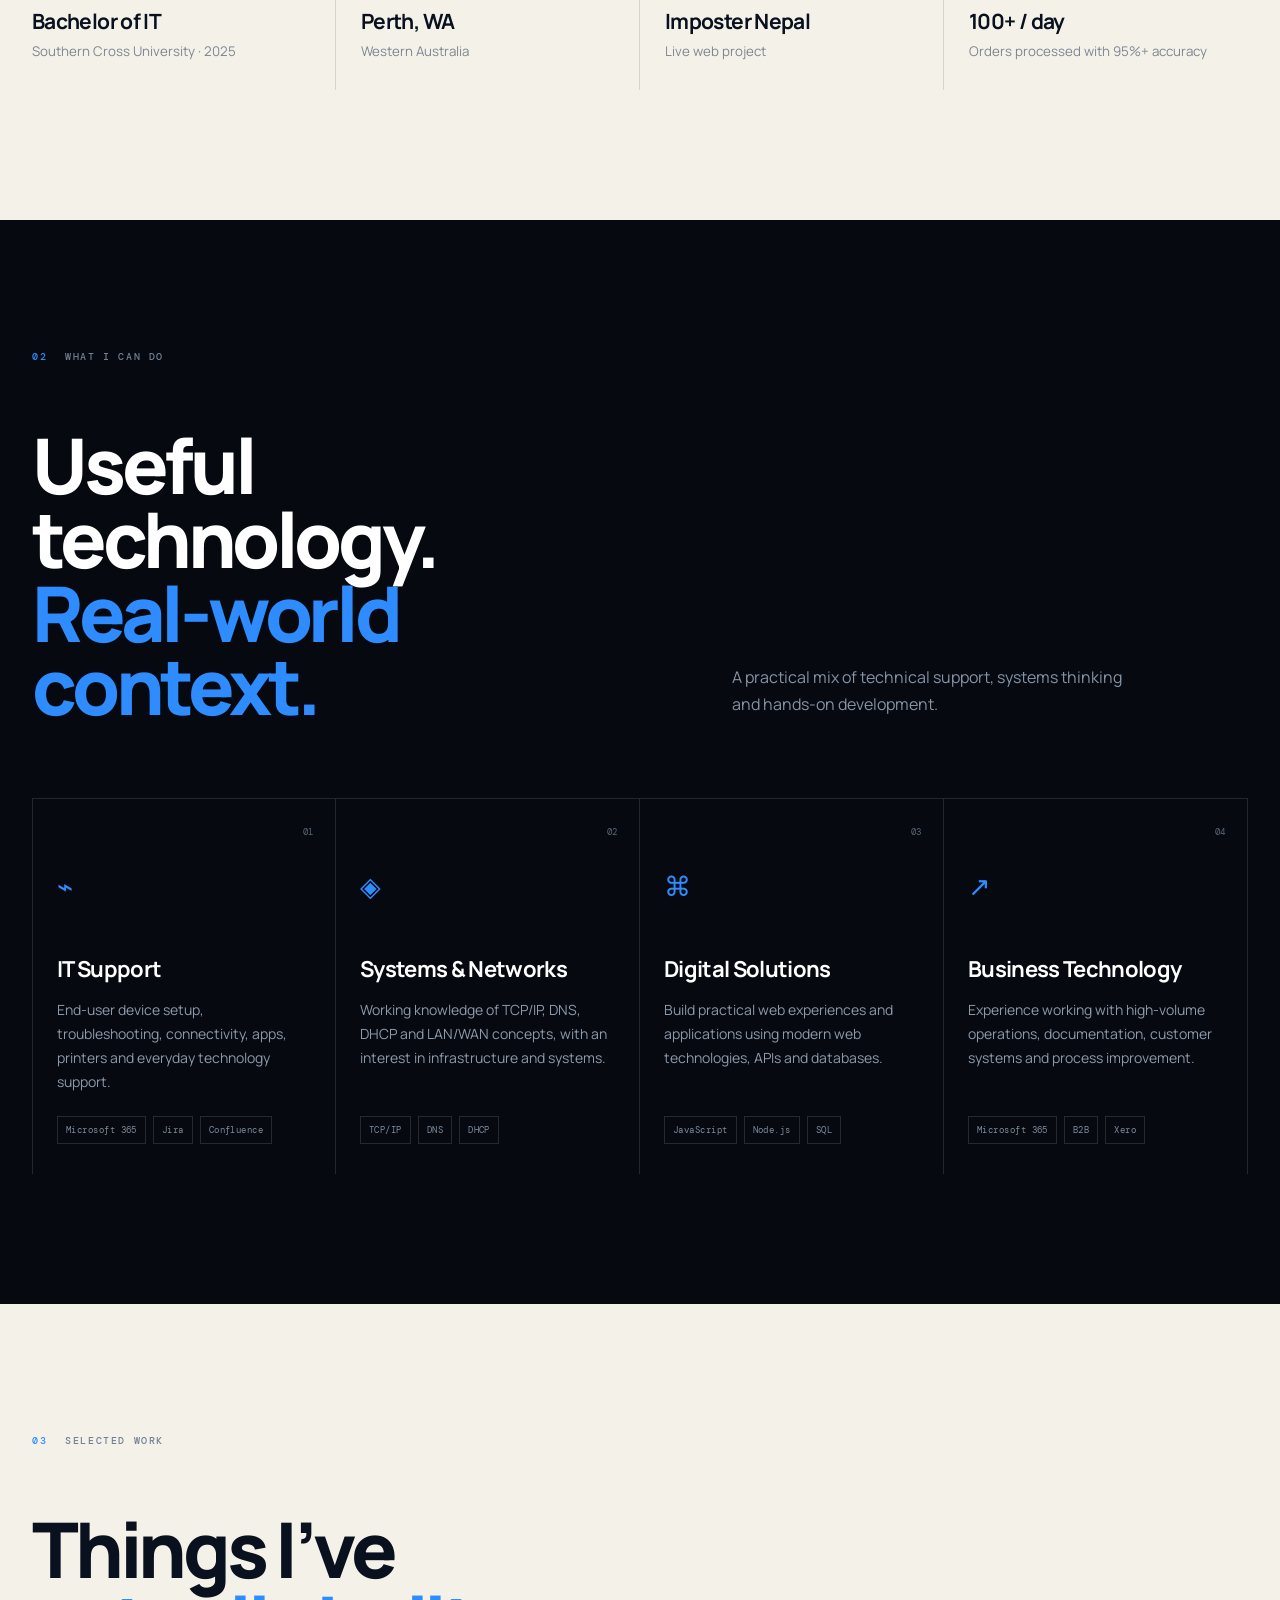
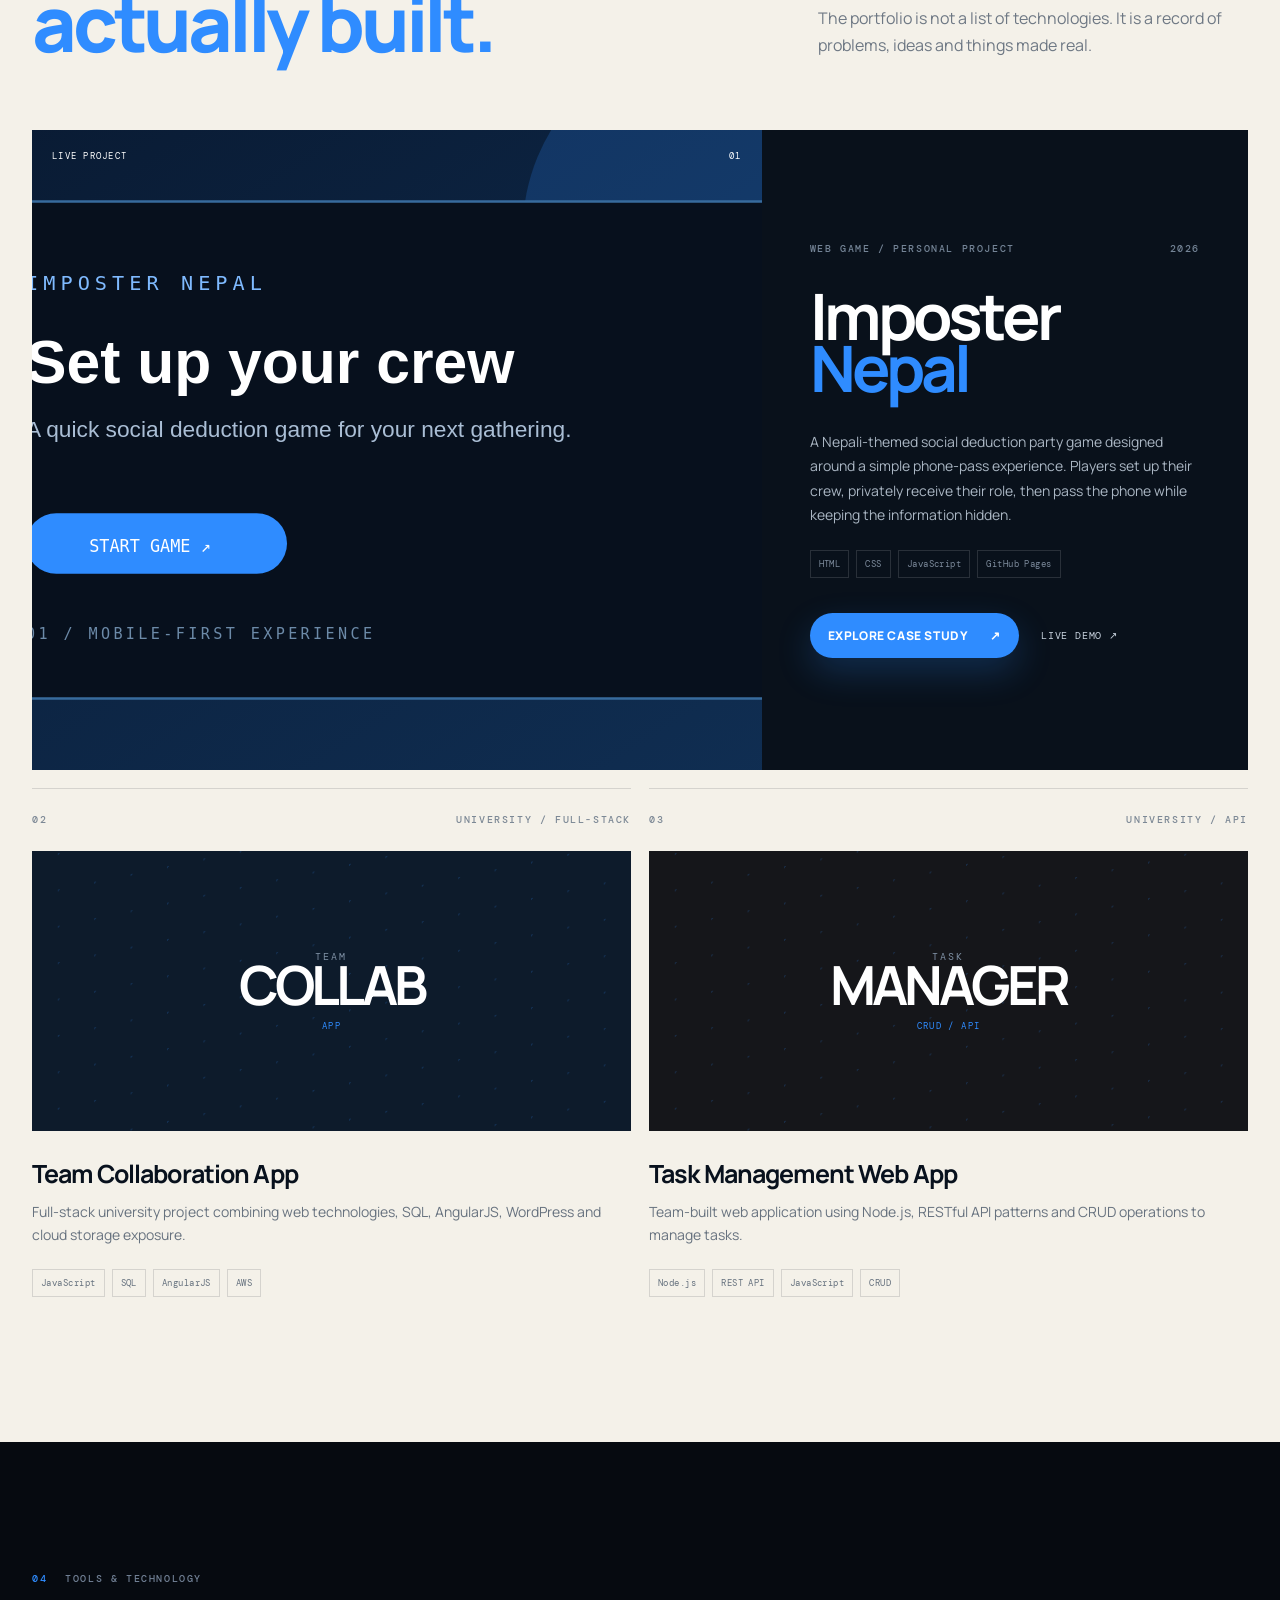
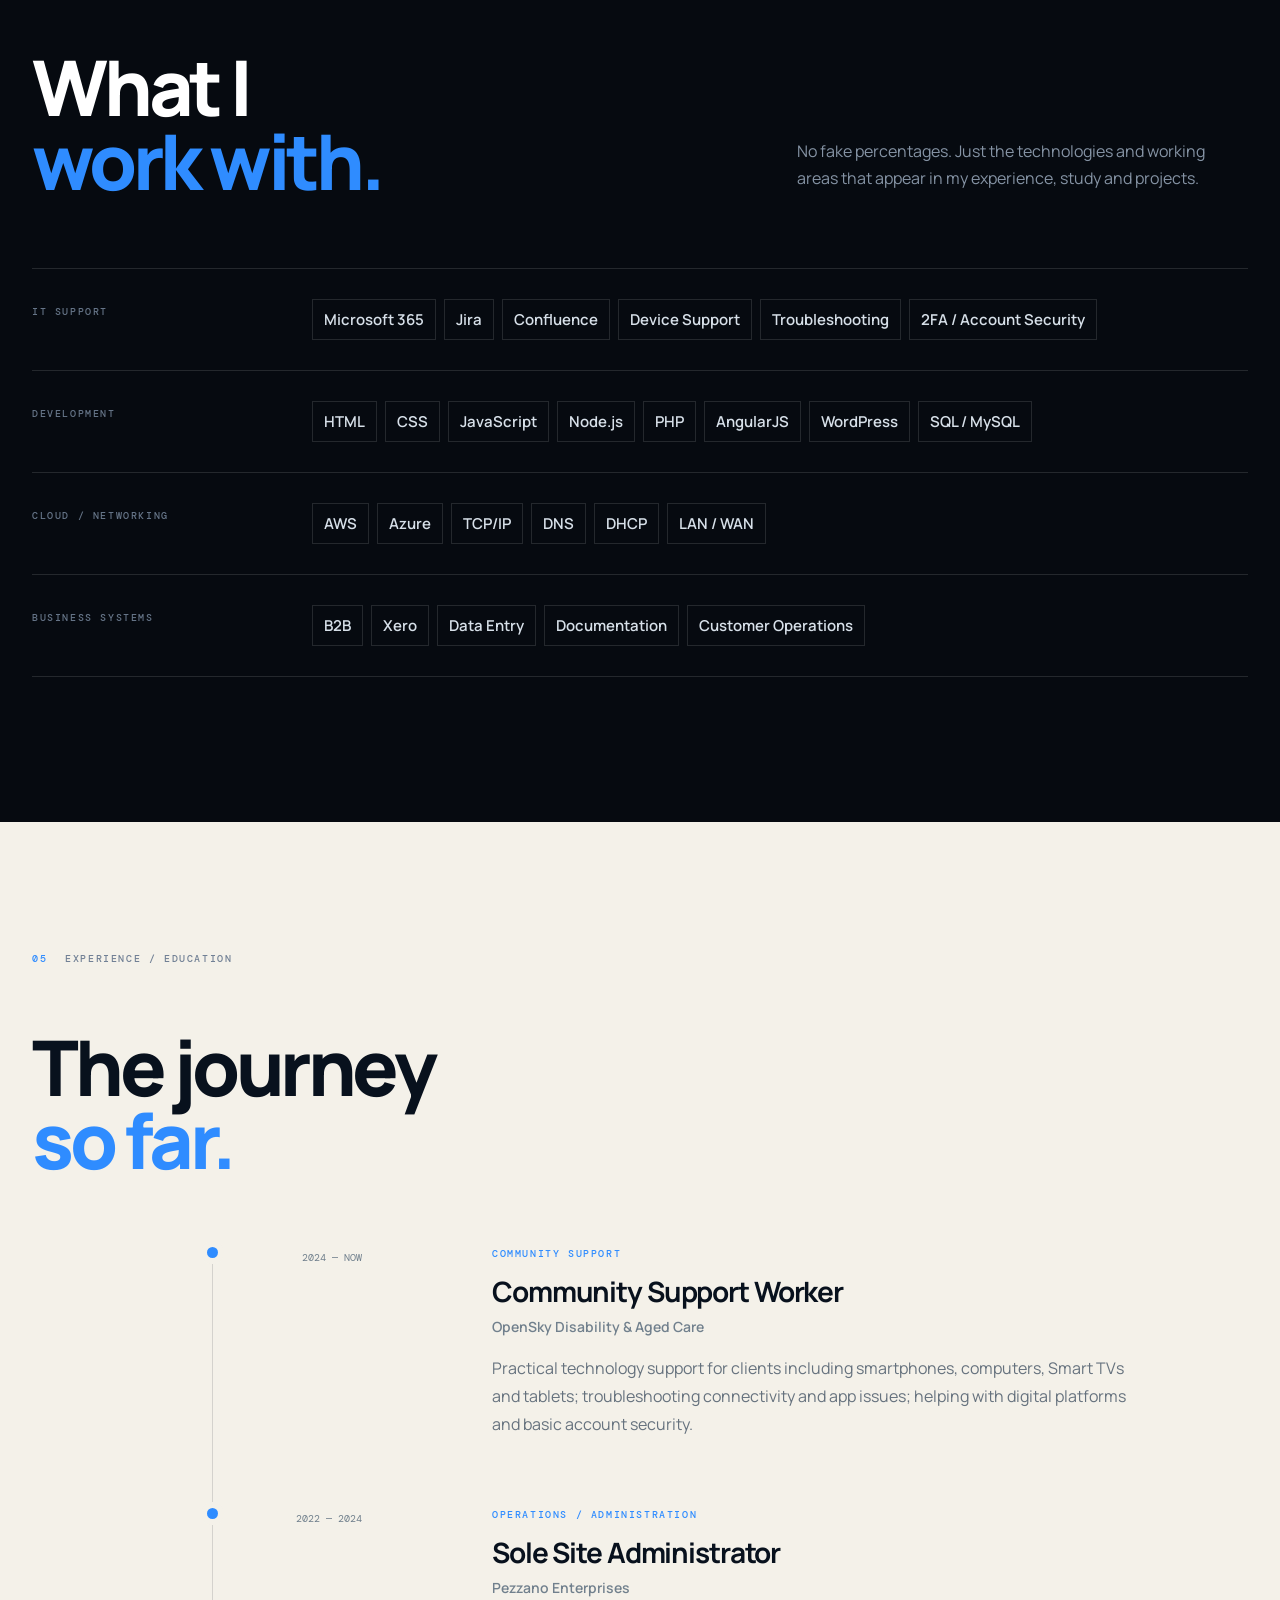
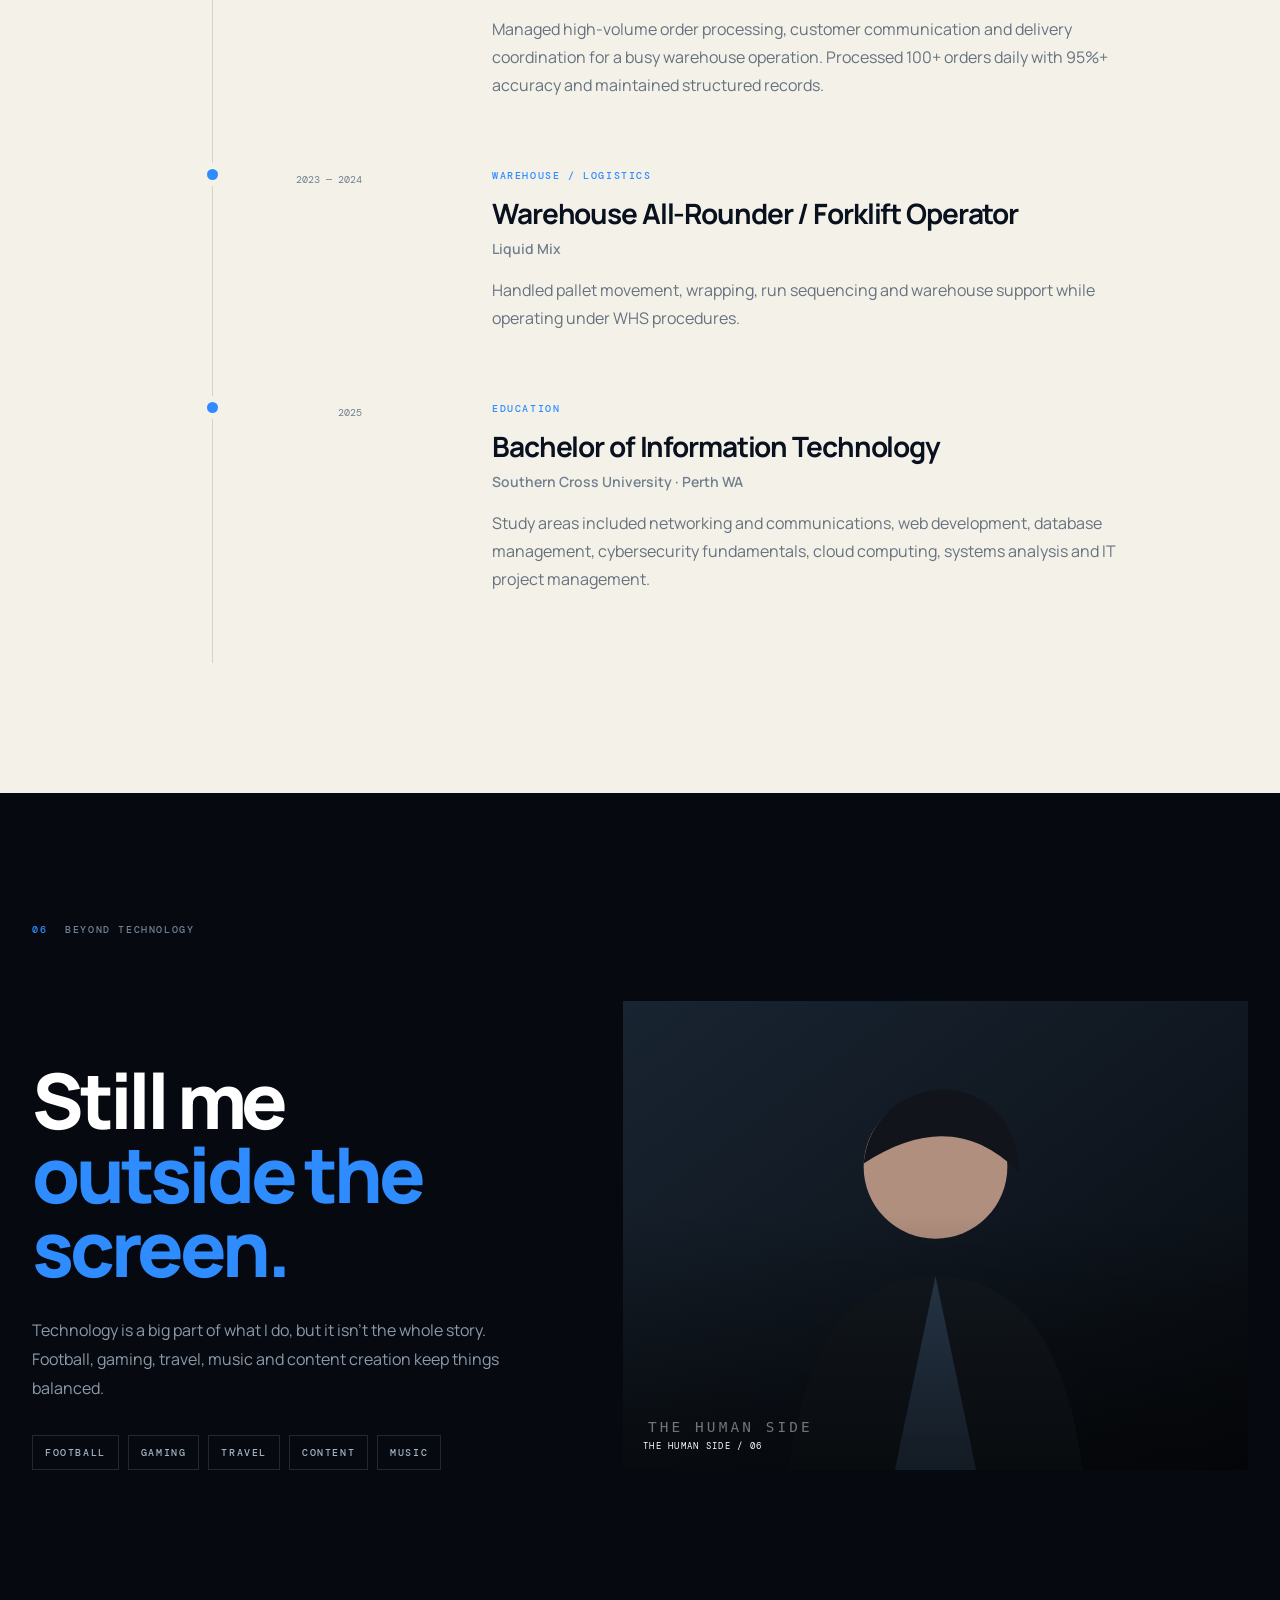
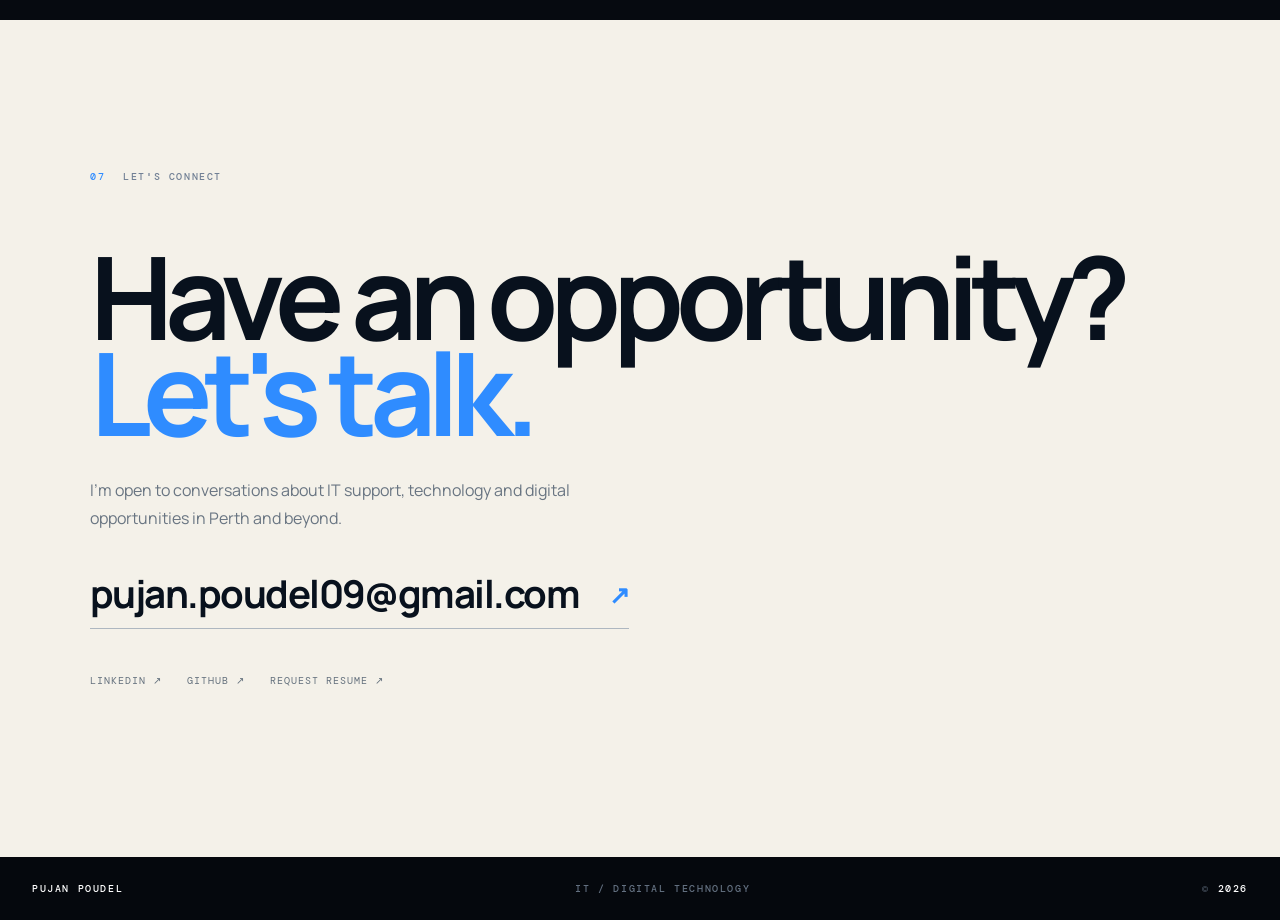
==== commit a8d38102: "Build personal portfolio website Create a responsive portfolio landing page with animated interactio" ====
--- a/index.html
+++ b/index.html
@@ -39,11 +39,11 @@
           <p class="eyebrow reveal">IT SUPPORT <i>×</i> DIGITAL TECHNOLOGY <i>×</i> BUILDING</p>
           <h1 class="hero-title"><span class="line reveal">I BUILD</span><span class="line accent reveal delay-1">PRACTICAL</span><span class="line reveal delay-2">TECHNOLOGY.</span></h1>
           <p class="hero-lede reveal delay-3">I'm Pujan Poudel — an IT graduate focused on support, systems and digital solutions that work in the real world.</p>
-          <div class="hero-actions reveal delay-4"><a class="btn btn-primary magnetic" href="#work">View my work <span>↗</span></a><a class="btn btn-ghost magnetic" href="assets/resume/Pujan-Poudel-Resume.pdf" download>Download resume <span>↓</span></a></div>
+          <div class="hero-actions reveal delay-4"><a class="btn btn-primary magnetic" href="#work">View my work <span>↗</span></a><a class="btn btn-ghost magnetic" href="#contact">Get in touch <span>↗</span></a></div>
           <div class="hero-links reveal delay-4"><a href="https://github.com/PujanP9" target="_blank" rel="noreferrer">GitHub <span>↗</span></a><a href="https://www.linkedin.com/in/pujanpoudel09" target="_blank" rel="noreferrer">LinkedIn <span>↗</span></a><a href="mailto:pujan.poudel09@gmail.com">Email <span>↗</span></a></div>
         </div>
         <div class="hero-portrait reveal delay-2">
-          <div class="portrait-frame"><img src="assets/images/pujan-night.jpg" alt="Pujan Poudel outdoors at night" loading="eager"><div class="portrait-shade"></div><div class="portrait-label"><span>PERTH, WA</span><span>IT / DIGITAL</span></div></div>
+          <div class="portrait-frame"><img src="assets/images/pujan-night.svg" alt="Pujan Poudel outdoors at night" loading="eager"><div class="portrait-shade"></div><div class="portrait-label"><span>PERTH, WA</span><span>IT / DIGITAL</span></div></div>
           <div class="hero-stamp"><span>BUILD</span><span>SUPPORT</span><span>LEARN</span></div>
         </div>
       </div>
@@ -84,7 +84,7 @@
         <div class="section-top"><span class="section-num">03</span><span class="section-kicker">SELECTED WORK</span></div>
         <div class="work-intro"><h2 class="display reveal">Things I’ve<br><em>actually built.</em></h2><p class="reveal delay-1">The portfolio is not a list of technologies. It is a record of problems, ideas and things made real.</p></div>
         <article class="featured-project reveal">
-          <div class="project-image-wrap"><img src="assets/images/imposter-setup.png" alt="Imposter Nepal game setup screen" loading="lazy"><div class="project-image-overlay"><span>LIVE PROJECT</span><span>01</span></div></div>
+          <div class="project-image-wrap"><img src="assets/images/imposter-setup.svg" alt="Imposter Nepal game setup screen" loading="lazy"><div class="project-image-overlay"><span>LIVE PROJECT</span><span>01</span></div></div>
           <div class="featured-copy"><div class="project-meta"><span>WEB GAME / PERSONAL PROJECT</span><span>2026</span></div><h3>Imposter<br><em>Nepal</em></h3><p>A Nepali-themed social deduction party game designed around a simple phone-pass experience. Players set up their crew, privately receive their role, then pass the phone while keeping the information hidden.</p><div class="project-tags"><span>HTML</span><span>CSS</span><span>JavaScript</span><span>GitHub Pages</span></div><div class="project-actions"><a class="btn btn-primary magnetic" href="projects/imposter-nepal.html">Explore case study <span>↗</span></a><a class="text-link" href="https://pujanp9.github.io/Imposter-Nepal/" target="_blank" rel="noreferrer">Live demo ↗</a></div></div>
         </article>
         <div class="project-grid">
@@ -125,7 +125,7 @@
         <div class="section-top"><span class="section-num">06</span><span class="section-kicker">BEYOND TECHNOLOGY</span></div>
         <div class="personal-grid">
           <div class="personal-copy"><h2 class="display reveal">Still me<br><em>outside the screen.</em></h2><p class="reveal delay-1">Technology is a big part of what I do, but it isn't the whole story. Football, gaming, travel, music and content creation keep things balanced.</p><div class="interest-list reveal delay-2"><span>FOOTBALL</span><span>GAMING</span><span>TRAVEL</span><span>CONTENT</span><span>MUSIC</span></div></div>
-          <div class="personal-image reveal delay-1"><img src="assets/images/pujan-formal.jpg" alt="Pujan Poudel in formal attire" loading="lazy"><span>THE HUMAN SIDE / 06</span></div>
+          <div class="personal-image reveal delay-1"><img src="assets/images/pujan-formal.svg" alt="Pujan Poudel in formal attire" loading="lazy"><span>THE HUMAN SIDE / 06</span></div>
         </div>
       </div>
     </section>
@@ -136,7 +136,7 @@
         <h2 class="contact-title reveal">Have an opportunity?<br><em>Let's talk.</em></h2>
         <p class="contact-copy reveal delay-1">I'm open to conversations about IT support, technology and digital opportunities in Perth and beyond.</p>
         <a class="email-link reveal delay-2" href="mailto:pujan.poudel09@gmail.com">pujan.poudel09@gmail.com <span>↗</span></a>
-        <div class="contact-links reveal delay-3"><a href="https://www.linkedin.com/in/pujanpoudel09" target="_blank" rel="noreferrer">LinkedIn ↗</a><a href="https://github.com/PujanP9" target="_blank" rel="noreferrer">GitHub ↗</a><a href="assets/resume/Pujan-Poudel-Resume.pdf" download>Resume ↓</a></div>
+        <div class="contact-links reveal delay-3"><a href="https://www.linkedin.com/in/pujanpoudel09" target="_blank" rel="noreferrer">LinkedIn ↗</a><a href="https://github.com/PujanP9" target="_blank" rel="noreferrer">GitHub ↗</a><a href="mailto:pujan.poudel09@gmail.com">Request resume ↗</a></div>
       </div>
     </section>
   </main>
--- a/styles.css
+++ b/styles.css
@@ -1,3 +1 @@
-:root{--bg:#060a10;--bg2:#0a111a;--surface:#0e1722;--surface2:#111e2c;--paper:#f4f1e9;--ink:#08111d;--white:#f6f8fb;--muted:#9aa7b6;--blue:#2f8cff;--blue2:#1167d9;--red:#e63a4f;--line:rgba(255,255,255,.12);--line-dark:rgba(5,15,25,.13);--mono:'DM Mono',monospace;--sans:'Manrope',sans-serif;--ease:cubic-bezier(.2,.75,.2,1)}*{box-sizing:border-box}html{scroll-behavior:smooth}body{margin:0;background:var(--paper);color:var(--ink);font-family:var(--sans);overflow-x:hidden}.noise{position:fixed;inset:0;pointer-events:none;z-index:100;background-image:url("data:image/svg+xml,%3Csvg viewBox='0 0 180 180' xmlns='http://www.w3.org/2000/svg'%3E%3Cfilter id='n'%3E%3CfeTurbulence type='fractalNoise' baseFrequency='.85' numOctaves='4' stitchTiles='stitch'/%3E%3C/filter%3E%3Crect width='100%25' height='100%25' filter='url(%23n)' opacity='.025'/%3E%3C/svg%3E");mix-blend-mode:soft-light}.container{width:min(1240px,calc(100% - 64px));margin:auto}.nav-wrap{position:fixed;top:0;left:0;right:0;z-index:50;padding:18px 0;transition:.35s var(--ease)}.nav-wrap.scrolled{background:rgba(6,10,16,.82);backdrop-filter:blur(18px);padding:11px 0;border-bottom:1px solid var(--line)}.nav{display:flex;align-items:center;justify-content:space-between;gap:24px}.brand{color:#fff;text-decoration:none;font-weight:800;letter-spacing:.06em;font-size:16px}.brand span{color:var(--blue)}.nav-links{display:flex;gap:30px;margin-left:auto;margin-right:12px}.nav-links a,.nav-cta{color:#dfe7f1;text-decoration:none;font-size:12px;font-weight:700;letter-spacing:.06em;text-transform:uppercase}.nav-links a{opacity:.7;transition:.25s}.nav-links a:hover{opacity:1;color:#fff}.nav-cta{border:1px solid rgba(255,255,255,.2);padding:11px 15px;border-radius:999px}.nav-cta span{color:var(--blue)}.menu-btn,.mobile-menu{display:none}.scroll-progress{position:fixed;top:0;left:0;right:0;height:2px;z-index:80}.scroll-progress span{display:block;height:100%;width:0;background:var(--blue)}.hero{min-height:100svh;background:var(--bg);color:#fff;position:relative;overflow:hidden;display:flex;align-items:center}.hero-grid{position:absolute;inset:-20%;opacity:.25;background-image:linear-gradient(rgba(255,255,255,.045) 1px,transparent 1px),linear-gradient(90deg,rgba(255,255,255,.045) 1px,transparent 1px);background-size:80px 80px;transform:perspective(900px) rotateX(64deg) translateY(24%);transform-origin:center bottom}.hero-grid:after{content:"";position:absolute;inset:0;background:radial-gradient(circle at 55% 40%,rgba(47,140,255,.18),transparent 34%),linear-gradient(to bottom,transparent 20%,var(--bg) 80%)}.hero-glow{position:absolute;width:620px;height:620px;border-radius:50%;background:rgba(47,140,255,.12);filter:blur(120px);right:-180px;top:10%}.hero-inner{display:grid;grid-template-columns:1.05fr .95fr;gap:70px;align-items:center;position:relative;z-index:2;padding-top:90px}.eyebrow,.section-kicker,.section-num,.project-meta,.project-card-top,.timeline-content>span,.portrait-label,.footer,.interest-list span,.skill-group>span{font-family:var(--mono);font-size:10px;letter-spacing:.16em;font-weight:500}.eyebrow{color:#a9b7c8;margin:0 0 28px}.eyebrow i{font-style:normal;color:var(--red);margin:0 8px}.hero-title{font-size:clamp(58px,8vw,122px);line-height:.82;letter-spacing:-.065em;margin:0;font-weight:800}.hero-title .line{display:block}.hero-title .accent{color:var(--blue)}.hero-lede{max-width:590px;font-size:18px;line-height:1.65;color:#b9c4d1;margin:34px 0 28px}.hero-actions{display:flex;gap:12px;flex-wrap:wrap}.btn{display:inline-flex;align-items:center;gap:22px;padding:14px 18px;text-decoration:none;font-size:12px;font-weight:800;text-transform:uppercase;letter-spacing:.05em;transition:.35s var(--ease);border-radius:999px}.btn span{transition:.35s}.btn:hover span{transform:translate(4px,-3px)}.btn-primary{background:var(--blue);color:#fff;box-shadow:0 14px 35px rgba(47,140,255,.22)}.btn-primary:hover{background:#4c9dff;transform:translateY(-2px)}.btn-ghost{color:#fff;border:1px solid rgba(255,255,255,.25)}.btn-ghost:hover{border-color:#fff;transform:translateY(-2px)}.hero-links{display:flex;gap:22px;margin-top:30px}.hero-links a{color:#7f8ea0;text-decoration:none;font:10px var(--mono);letter-spacing:.12em;text-transform:uppercase}.hero-links a:hover{color:#fff}.hero-links span{color:var(--blue)}.hero-portrait{position:relative;justify-self:end;width:min(480px,100%)}.portrait-frame{aspect-ratio:4/5;position:relative;overflow:hidden;background:#101a24;border:1px solid rgba(255,255,255,.13)}.portrait-frame img{width:100%;height:100%;object-fit:cover;object-position:48% center;filter:saturate(.82) contrast(1.08)}.portrait-shade{position:absolute;inset:0;background:linear-gradient(180deg,rgba(0,0,0,.02) 40%,rgba(0,0,0,.68) 100%)}.portrait-label{position:absolute;bottom:20px;left:20px;right:20px;display:flex;justify-content:space-between;color:#fff}.hero-stamp{position:absolute;right:-38px;top:38px;display:flex;flex-direction:column;gap:7px}.hero-stamp span{border:1px solid rgba(255,255,255,.2);color:#91a3b6;padding:8px 9px;font:9px var(--mono);letter-spacing:.13em;background:rgba(6,10,16,.7);backdrop-filter:blur(8px)}.hero-bottom{position:absolute;bottom:25px;left:50%;transform:translateX(-50%);display:flex;align-items:center;gap:15px;color:#718095;font:9px var(--mono);letter-spacing:.14em}.scroll-line{width:70px;height:1px;background:#344250}.section{padding:130px 0}.section-top{display:flex;gap:18px;align-items:center;margin-bottom:65px}.section-num{color:var(--blue)}.section-kicker{color:#718095}.display{font-size:clamp(44px,6vw,88px);line-height:.96;letter-spacing:-.055em;margin:0;font-weight:800}.display em{font-style:normal;color:var(--blue)}.intro{background:var(--paper)}.intro-layout{display:grid;grid-template-columns:1.15fr .85fr;gap:90px;align-items:start}.intro-text{font-size:16px;line-height:1.85;color:#3f4a57;padding-top:8px}.intro-text p{margin:0 0 22px}.intro-text .muted{color:#78838f}.facts{margin-top:100px;border-top:1px solid var(--line-dark);display:grid;grid-template-columns:repeat(4,1fr)}.facts>div{padding:28px 25px;border-right:1px solid var(--line-dark)}.facts>div:first-child{padding-left:0}.facts>div:last-child{border-right:0}.facts span{display:block;font:9px var(--mono);letter-spacing:.13em;color:#7a8794;margin-bottom:18px}.facts strong{display:block;font-size:21px;letter-spacing:-.03em}.facts small{display:block;color:#7c8792;margin-top:7px;line-height:1.5}.dark-section{background:var(--bg);color:#fff}.cap-heading{display:grid;grid-template-columns:1.1fr .9fr;gap:70px;align-items:end;margin-bottom:75px}.cap-heading p,.skills-layout p{color:#8593a4;line-height:1.7;max-width:420px;margin:0 0 5px}.cap-grid{display:grid;grid-template-columns:repeat(4,1fr);border-top:1px solid var(--line)}.cap-card{padding:28px 24px 30px;border-right:1px solid var(--line);min-height:340px;position:relative;transition:.4s var(--ease)}.cap-card:first-child{border-left:1px solid var(--line)}.cap-card:hover{background:rgba(255,255,255,.025);transform:translateY(-7px)}.cap-index{position:absolute;top:27px;right:22px;font:9px var(--mono);color:#596777}.cap-icon{font-size:27px;color:var(--blue);margin:40px 0 50px}.cap-card h3{font-size:22px;margin:0 0 13px;letter-spacing:-.03em}.cap-card p{color:#8d9aab;line-height:1.7;font-size:14px;min-height:96px}.tags,.project-tags{display:flex;gap:7px;flex-wrap:wrap;margin-top:22px}.tags span,.project-tags span{font:9px var(--mono);letter-spacing:.05em;color:#7d8b9c;border:1px solid rgba(255,255,255,.13);padding:7px 8px}.work{background:var(--paper)}.work-intro{display:grid;grid-template-columns:1fr .6fr;gap:70px;align-items:end;margin-bottom:70px}.work-intro p{color:#6e7884;line-height:1.7;margin:0}.featured-project{display:grid;grid-template-columns:1.2fr .8fr;min-height:640px;background:#09111b;color:#fff;overflow:hidden}.project-image-wrap{position:relative;min-height:560px;overflow:hidden}.project-image-wrap img{width:100%;height:100%;object-fit:cover;object-position:center;transition:1s var(--ease)}.featured-project:hover .project-image-wrap img{transform:scale(1.035)}.project-image-overlay{position:absolute;top:20px;left:20px;right:20px;display:flex;justify-content:space-between;color:#fff;font:9px var(--mono);letter-spacing:.14em}.featured-copy{padding:58px 48px;display:flex;flex-direction:column;justify-content:center}.project-meta{display:flex;justify-content:space-between;color:#748496;margin-bottom:35px}.featured-copy h3{font-size:clamp(50px,5vw,82px);line-height:.82;letter-spacing:-.06em;margin:0}.featured-copy h3 em{color:var(--blue);font-style:normal}.featured-copy p{color:#aab6c3;line-height:1.75;font-size:14px;margin:35px 0 0}.project-actions{display:flex;align-items:center;gap:22px;margin-top:35px}.text-link{color:#c8d2de;text-decoration:none;font:10px var(--mono);letter-spacing:.08em;text-transform:uppercase}.text-link:hover{color:#fff}.project-grid{display:grid;grid-template-columns:1fr 1fr;gap:18px;margin-top:18px}.project-card{border-top:1px solid var(--line-dark);padding:24px 0 15px}.project-card-top{display:flex;justify-content:space-between;color:#7c8895;margin-bottom:25px}.project-placeholder{height:280px;background:#0d1b2b;display:flex;align-items:center;justify-content:center;color:#fff;position:relative;overflow:hidden}.project-placeholder:before{content:"";position:absolute;inset:0;background-image:linear-gradient(135deg,rgba(47,140,255,.18) 1px,transparent 1px);background-size:26px 26px;transform:skewY(-12deg) scale(1.4)}.project-placeholder.alt{background:#15161a}.project-placeholder>div{position:relative;display:flex;flex-direction:column;text-align:center;line-height:.78;z-index:1}.project-placeholder .mono{font:10px var(--mono);letter-spacing:.2em;color:#7f91a5}.project-placeholder strong{font-size:54px;letter-spacing:-.07em}.project-placeholder span:last-child{font:9px var(--mono);color:var(--blue);letter-spacing:.15em;margin-top:15px}.project-card h3{font-size:25px;letter-spacing:-.035em;margin:25px 0 9px}.project-card p{color:#67727f;line-height:1.7;font-size:14px;margin:0;max-width:650px}.project-card .project-tags span{border-color:var(--line-dark);color:#65717e}.skills{padding-bottom:145px}.skills-layout{display:grid;grid-template-columns:1fr .65fr;gap:70px;align-items:end;margin-bottom:70px}.skill-groups{border-top:1px solid var(--line);border-bottom:1px solid var(--line)}.skill-group{display:grid;grid-template-columns:240px 1fr;gap:40px;padding:30px 0;border-bottom:1px solid var(--line)}.skill-group:last-child{border-bottom:0}.skill-group>span{color:#657487;padding-top:6px}.skill-group>div{display:flex;flex-wrap:wrap;gap:8px}.skill-group b{font-size:15px;font-weight:600;padding:9px 11px;border:1px solid var(--line);color:#d7e0e9}.experience{background:var(--paper)}.experience-heading{margin-bottom:70px}.timeline{position:relative;margin-left:180px}.timeline:before{content:"";position:absolute;left:0;top:0;bottom:0;width:1px;background:var(--line-dark)}.timeline-item{position:relative;display:grid;grid-template-columns:180px 1fr;gap:60px;padding:0 0 70px}.timeline-year{font:10px var(--mono);color:#71808d;padding-top:4px;text-align:right;padding-right:30px}.timeline-dot{position:absolute;left:-5px;top:0;width:11px;height:11px;border-radius:50%;background:var(--blue);box-shadow:0 0 0 6px var(--paper)}.timeline-content{padding-left:40px}.timeline-content>span{color:var(--blue);display:block;margin-bottom:12px}.timeline-content h3{font-size:28px;letter-spacing:-.04em;margin:0}.timeline-content h4{font-size:14px;font-weight:600;color:#71808d;margin:7px 0 18px}.timeline-content p{color:#66727e;line-height:1.75;max-width:650px;margin:0}.personal{padding-bottom:150px}.personal-grid{display:grid;grid-template-columns:.9fr 1.1fr;gap:80px;align-items:end}.personal-copy>p{color:#8d9aaa;line-height:1.8;max-width:500px;margin:32px 0}.interest-list{display:flex;flex-wrap:wrap;gap:9px}.interest-list span{border:1px solid var(--line);color:#a5b2c0;padding:10px 12px}.personal-image{position:relative;aspect-ratio:4/3;overflow:hidden}.personal-image img{width:100%;height:100%;object-fit:cover;object-position:center 32%;filter:saturate(.8)}.personal-image:after{content:"";position:absolute;inset:0;background:linear-gradient(180deg,transparent 45%,rgba(0,0,0,.55))}.personal-image span{position:absolute;bottom:18px;left:20px;z-index:2;font:9px var(--mono);letter-spacing:.14em;color:#fff}.contact{background:var(--paper);padding:150px 0 170px}.contact-inner{max-width:1100px}.contact-title{font-size:clamp(60px,9vw,125px);line-height:.84;letter-spacing:-.07em;margin:0}.contact-title em{color:var(--blue);font-style:normal}.contact-copy{max-width:520px;color:#697582;line-height:1.75;margin:35px 0}.email-link{display:inline-flex;align-items:center;gap:30px;color:var(--ink);font-size:clamp(24px,3vw,42px);font-weight:700;letter-spacing:-.04em;text-decoration:none;border-bottom:1px solid #aeb7c0;padding-bottom:8px}.email-link span{color:var(--blue);font-size:.65em}.contact-links{display:flex;gap:25px;margin-top:45px}.contact-links a{color:#64717d;text-decoration:none;font:10px var(--mono);letter-spacing:.1em;text-transform:uppercase}.contact-links a:hover{color:var(--ink)}.footer{background:#05080d;color:#637080;padding:25px 0}.footer .container{display:flex;justify-content:space-between;gap:20px}.footer span:first-child{color:#fff}.cursor-dot,.cursor-ring{position:fixed;pointer-events:none;z-index:200;opacity:0;transition:opacity .2s}.cursor-dot{width:5px;height:5px;background:#fff;border-radius:50%;transform:translate(-50%,-50%)}.cursor-ring{width:34px;height:34px;border:1px solid rgba(255,255,255,.5);border-radius:50%;transform:translate(-50%,-50%);transition:width .2s,height .2s,border-color .2s}.cursor-ring.hover{width:54px;height:54px;border-color:var(--blue)}.reveal{opacity:0;transform:translateY(35px);transition:opacity .8s var(--ease),transform .8s var(--ease)}.reveal.is-visible{opacity:1;transform:none}.delay-1{transition-delay:.1s}.delay-2{transition-delay:.18s}.delay-3{transition-delay:.26s}.delay-4{transition-delay:.34s}@media(max-width:1000px){.nav-links{gap:17px}.hero-inner{grid-template-columns:1fr .72fr;gap:35px}.hero-title{font-size:clamp(56px,8.5vw,88px)}.cap-grid{grid-template-columns:1fr 1fr}.cap-card:nth-child(2){border-right:0}.cap-card:nth-child(3){border-left:1px solid var(--line);border-top:1px solid var(--line)}.cap-card:nth-child(4){border-top:1px solid var(--line)}.featured-project{grid-template-columns:1fr}.project-image-wrap{min-height:520px}.featured-copy{padding:50px}.facts{grid-template-columns:1fr 1fr}.facts>div:nth-child(2){border-right:0}.facts>div:nth-child(n+3){border-top:1px solid var(--line-dark)}.timeline{margin-left:80px}.timeline-item{grid-template-columns:100px 1fr;gap:20px}.timeline-year{padding-right:15px}.timeline-content{padding-left:30px}}@media(max-width:760px){.container{width:min(100% - 36px,1240px)}.nav-links,.nav-cta{display:none}.menu-btn{display:flex;background:none;border:0;flex-direction:column;gap:5px;padding:8px}.menu-btn span{width:24px;height:1px;background:#fff}.mobile-menu{display:flex;position:fixed;top:64px;left:18px;right:18px;background:rgba(6,10,16,.97);border:1px solid var(--line);padding:20px;flex-direction:column;gap:20px;transform:translateY(-15px);opacity:0;pointer-events:none;transition:.3s}.mobile-menu.open{transform:none;opacity:1;pointer-events:auto}.mobile-menu a{color:#fff;text-decoration:none;font-size:14px;font-weight:700}.hero-inner{grid-template-columns:1fr;padding-top:115px;padding-bottom:110px}.hero-portrait{width:70%;justify-self:end;margin-top:30px}.hero-stamp{right:-20px}.hero-bottom{display:none}.hero-title{font-size:clamp(55px,16vw,92px)}.hero-lede{font-size:15px}.section{padding:95px 0}.section-top{margin-bottom:45px}.intro-layout,.cap-heading,.work-intro,.skills-layout,.personal-grid{grid-template-columns:1fr;gap:35px}.display{font-size:clamp(44px,13vw,70px)}.facts{margin-top:65px}.facts>div{padding:22px 15px}.facts>div:first-child{padding-left:0}.facts strong{font-size:17px}.cap-grid{grid-template-columns:1fr}.cap-card,.cap-card:nth-child(3){border-left:0;border-right:0;border-top:1px solid var(--line)}.cap-card:first-child{border-left:0}.cap-card{min-height:0;padding:25px 0 35px}.cap-icon{margin:35px 0 30px}.cap-card p{min-height:0}.featured-copy{padding:35px 24px}.featured-copy h3{font-size:57px}.project-image-wrap{min-height:auto;aspect-ratio:1.15}.project-grid{grid-template-columns:1fr}.project-placeholder{height:230px}.skill-group{grid-template-columns:1fr;gap:15px}.timeline{margin-left:0}.timeline:before{left:0}.timeline-item{display:block;padding-left:30px}.timeline-year{text-align:left;padding:0 0 15px}.timeline-dot{left:-5px}.timeline-content{padding-left:0}.timeline-content h3{font-size:23px}.personal-image{order:-1}.contact{padding:110px 0 120px}.contact-title{font-size:clamp(54px,15vw,85px)}.email-link{font-size:20px}.contact-links{flex-wrap:wrap}.footer .container{flex-direction:column}.cursor-dot,.cursor-ring{display:none}}
-@media(prefers-reduced-motion:reduce){html{scroll-behavior:auto}.reveal{opacity:1;transform:none;transition:none}.project-image-wrap img,.cap-card,.btn{transition:none}}
-.case-page{background:var(--paper)}.case-hero{background:var(--bg);color:#fff;padding:170px 0 120px;position:relative;overflow:hidden}.case-hero:after{content:"";position:absolute;inset:0;opacity:.15;background-image:linear-gradient(120deg,rgba(47,140,255,.35) 1px,transparent 1px);background-size:45px 45px;transform:skewY(-9deg) scale(1.3)}.case-hero .container{position:relative;z-index:1}.back-link{display:inline-block;color:#8392a4;text-decoration:none;font:10px var(--mono);letter-spacing:.1em;text-transform:uppercase;margin-bottom:75px}.back-link:hover{color:#fff}.case-kicker{font:10px var(--mono);letter-spacing:.15em;color:#728195;margin-bottom:25px}.case-hero h1{font-size:clamp(75px,13vw,180px);line-height:.78;letter-spacing:-.075em;margin:0}.case-hero h1 em{font-style:normal;color:var(--blue)}.case-hero p{max-width:600px;color:#aab7c5;font-size:18px;line-height:1.7;margin:35px 0}.case-actions{display:flex;gap:12px;flex-wrap:wrap}.case-section{padding:135px 0}.case-grid{display:grid;grid-template-columns:1fr .8fr;gap:100px}.case-copy{font-size:16px;line-height:1.85;color:#56616d}.case-copy p{margin:0 0 22px}.case-gallery{padding:0 0 135px}.gallery-main img,.gallery-two img{width:100%;display:block}.gallery-main{background:#0d1b2b;overflow:hidden}.gallery-two{display:grid;grid-template-columns:1fr 1fr;gap:18px;margin-top:18px}.gallery-two img{background:#0d1b2b}.case-tech{display:flex;gap:8px;flex-wrap:wrap;margin-top:28px}.case-tech span{font:9px var(--mono);letter-spacing:.1em;padding:9px 11px;border:1px solid var(--line-dark)}.dark-section .case-tech span{border-color:var(--line)}.case-copy ul{margin:0 0 25px;padding-left:18px}.case-copy li{padding:8px 0}.case-next{background:var(--blue);color:#fff;padding:85px 0}.case-next .section-kicker{color:#d5e6ff}.case-next a{display:block;color:#fff;text-decoration:none;font-size:clamp(32px,5vw,72px);line-height:1;letter-spacing:-.055em;margin-top:25px}.case-next em{font-style:normal;color:#07101b}.case-next a:hover em{text-decoration:underline}@media(max-width:760px){.case-hero{padding:135px 0 90px}.case-hero h1{font-size:20vw}.case-grid{grid-template-columns:1fr;gap:40px}.case-section{padding:90px 0}.gallery-two{grid-template-columns:1fr}.case-hero p{font-size:15px}}
+:root{--bg:#060a10;--bg2:#0a111a;--surface:#0e1722;--surface2:#111e2c;--paper:#f4f1e9;--ink:#08111d;--white:#f6f8fb;--muted:#9aa7b6;--blue:#2f8cff;--blue2:#1167d9;--red:#e63a4f;--line:rgba(255,255,255,.12);--line-dark:rgba(5,15,25,.13);--mono:'DM Mono',monospace;--sans:'Manrope',sans-serif;--ease:cubic-bezier(.2,.75,.2,1)}*{box-sizing:border-box}html{scroll-behavior:smooth}body{margin:0;background:var(--paper);color:var(--ink);font-family:var(--sans);overflow-x:hidden}.noise{position:fixed;inset:0;pointer-events:none;z-index:100;background-image:url("data:image/svg+xml,%3Csvg viewBox='0 0 180 180' xmlns='http://www.w3.org/2000/svg'%3E%3Cfilter id='n'%3E%3CfeTurbulence type='fractalNoise' baseFrequency='.85' numOctaves='4' stitchTiles='stitch'/%3E%3C/filter%3E%3Crect width='100%25' height='100%25' filter='url(%23n)' opacity='.025'/%3E%3C/svg%3E");mix-blend-mode:soft-light}.container{width:min(1240px,calc(100% - 64px));margin:auto}.nav-wrap{position:fixed;top:0;left:0;right:0;z-index:50;padding:18px 0;transition:.35s var(--ease)}.nav-wrap.scrolled{background:rgba(6,10,16,.82);backdrop-filter:blur(18px);padding:11px 0;border-bottom:1px solid var(--line)}.nav{display:flex;align-items:center;justify-content:space-between;gap:24px}.brand{color:#fff;text-decoration:none;font-weight:800;letter-spacing:.06em;font-size:16px}.brand span{color:var(--blue)}.nav-links{display:flex;gap:30px;margin-left:auto;margin-right:12px}.nav-links a,.nav-cta{color:#dfe7f1;text-decoration:none;font-size:12px;font-weight:700;letter-spacing:.06em;text-transform:uppercase}.nav-links a{opacity:.7;transition:.25s}.nav-links a:hover{opacity:1;color:#fff}.nav-cta{border:1px solid rgba(255,255,255,.2);padding:11px 15px;border-radius:999px}.nav-cta span{color:var(--blue)}.menu-btn,.mobile-menu{display:none}.scroll-progress{position:fixed;top:0;left:0;right:0;height:2px;z-index:80}.scroll-progress span{display:block;height:100%;width:0;background:var(--blue)}.hero{min-height:100svh;background:var(--bg);color:#fff;position:relative;overflow:hidden;display:flex;align-items:center}.hero-grid{position:absolute;inset:-20%;opacity:.25;background-image:linear-gradient(rgba(255,255,255,.045) 1px,transparent 1px),linear-gradient(90deg,rgba(255,255,255,.045) 1px,transparent 1px);background-size:80px 80px;transform:perspective(900px) rotateX(64deg) translateY(24%);transform-origin:center bottom}.hero-grid:after{content:"";position:absolute;inset:0;background:radial-gradient(circle at 55% 40%,rgba(47,140,255,.18),transparent 34%),linear-gradient(to bottom,transparent 20%,var(--bg) 80%)}.hero-glow{position:absolute;width:620px;height:620px;border-radius:50%;background:rgba(47,140,255,.12);filter:blur(120px);right:-180px;top:10%}.hero-inner{display:grid;grid-template-columns:1.05fr .95fr;gap:70px;align-items:center;position:relative;z-index:2;padding-top:90px}.eyebrow,.section-kicker,.section-num,.project-meta,.project-card-top,.timeline-content>span,.portrait-label,.footer,.interest-list span,.skill-group>span{font-family:var(--mono);font-size:10px;letter-spacing:.16em;font-weight:500}.eyebrow{color:#a9b7c8;margin:0 0 28px}.eyebrow i{font-style:normal;color:var(--red);margin:0 8px}.hero-title{font-size:clamp(58px,8vw,122px);line-height:.82;letter-spacing:-.065em;margin:0;font-weight:800}.hero-title .line{display:block}.hero-title .accent{color:var(--blue)}.hero-lede{max-width:590px;font-size:18px;line-height:1.65;color:#b9c4d1;margin:34px 0 28px}.hero-actions{display:flex;gap:12px;flex-wrap:wrap}.btn{display:inline-flex;align-items:center;gap:22px;padding:14px 18px;text-decoration:none;font-size:12px;font-weight:800;text-transform:uppercase;letter-spacing:.05em;transition:.35s var(--ease);border-radius:999px}.btn span{transition:.35s}.btn:hover span{transform:translate(4px,-3px)}.btn-primary{background:var(--blue);color:#fff;box-shadow:0 14px 35px rgba(47,140,255,.22)}.btn-primary:hover{background:#4c9dff;transform:translateY(-2px)}.btn-ghost{color:#fff;border:1px solid rgba(255,255,255,.25)}.btn-ghost:hover{border-color:#fff;transform:translateY(-2px)}.hero-links{display:flex;gap:22px;margin-top:30px}.hero-links a{color:#7f8ea0;text-decoration:none;font:10px var(--mono);letter-spacing:.12em;text-transform:uppercase}.hero-links a:hover{color:#fff}.hero-links span{color:var(--blue)}.hero-portrait{position:relative;justify-self:end;width:min(480px,100%)}.portrait-frame{aspect-ratio:4/5;position:relative;overflow:hidden;background:#101a24;border:1px solid rgba(255,255,255,.13)}.portrait-frame img{width:100%;height:100%;object-fit:cover;object-position:48% center;filter:saturate(.82) contrast(1.08)}.portrait-shade{position:absolute;inset:0;background:linear-gradient(180deg,rgba(0,0,0,.02) 40%,rgba(0,0,0,.68) 100%)}.portrait-label{position:absolute;bottom:20px;left:20px;right:20px;display:flex;justify-content:space-between;color:#fff}.hero-stamp{position:absolute;right:-38px;top:38px;display:flex;flex-direction:column;gap:7px}.hero-stamp span{border:1px solid rgba(255,255,255,.2);color:#91a3b6;padding:8px 9px;font:9px var(--mono);letter-spacing:.13em;background:rgba(6,10,16,.7);backdrop-filter:blur(8px)}.hero-bottom{position:absolute;bottom:25px;left:50%;transform:translateX(-50%);display:flex;align-items:center;gap:15px;color:#718095;font:9px var(--mono);letter-spacing:.14em}.scroll-line{width:70px;height:1px;background:#344250}.section{padding:130px 0}.section-top{display:flex;gap:18px;align-items:center;margin-bottom:65px}.section-num{color:var(--blue)}.section-kicker{color:#718095}.display{font-size:clamp(44px,6vw,88px);line-height:.96;letter-spacing:-.055em;margin:0;font-weight:800}.display em{font-style:normal;color:var(--blue)}.intro{background:var(--paper)}.intro-layout{display:grid;grid-template-columns:1.15fr .85fr;gap:90px;align-items:start}.intro-text{font-size:16px;line-height:1.85;color:#3f4a57;padding-top:8px}.intro-text p{margin:0 0 22px}.intro-text .muted{color:#78838f}.facts{margin-top:100px;border-top:1px solid var(--line-dark);display:grid;grid-template-columns:repeat(4,1fr)}.facts>div{padding:28px 25px;border-right:1px solid var(--line-dark)}.facts>div:first-child{padding-left:0}.facts>div:last-child{border-right:0}.facts span{display:block;font:9px var(--mono);letter-spacing:.13em;color:#7a8794;margin-bottom:18px}.facts strong{display:block;font-size:21px;letter-spacing:-.03em}.facts small{display:block;color:#7c8792;margin-top:7px;line-height:1.5}.dark-section{background:var(--bg);color:#fff}.cap-heading{display:grid;grid-template-columns:1.1fr .9fr;gap:70px;align-items:end;margin-bottom:75px}.cap-heading p,.skills-layout p{color:#8593a4;line-height:1.7;max-width:420px;margin:0 0 5px}.cap-grid{display:grid;grid-template-columns:repeat(4,1fr);border-top:1px solid var(--line)}.cap-card{padding:28px 24px 30px;border-right:1px solid var(--line);min-height:340px;position:relative;transition:.4s var(--ease)}.cap-card:first-child{border-left:1px solid var(--line)}.cap-card:hover{background:rgba(255,255,255,.025);transform:translateY(-7px)}.cap-index{position:absolute;top:27px;right:22px;font:9px var(--mono);color:#596777}.cap-icon{font-size:27px;color:var(--blue);margin:40px 0 50px}.cap-card h3{font-size:22px;margin:0 0 13px;letter-spacing:-.03em}.cap-card p{color:#8d9aab;line-height:1.7;font-size:14px;min-height:96px}.tags,.project-tags{display:flex;gap:7px;flex-wrap:wrap;margin-top:22px}.tags span,.project-tags span{font:9px var(--mono);letter-spacing:.05em;color:#7d8b9c;border:1px solid rgba(255,255,255,.13);padding:7px 8px}.work{background:var(--paper)}.work-intro{display:grid;grid-template-columns:1fr .6fr;gap:70px;align-items:end;margin-bottom:70px}.work-intro p{color:#6e7884;line-height:1.7;margin:0}.featured-project{display:grid;grid-template-columns:1.2fr .8fr;min-height:640px;background:#09111b;color:#fff;overflow:hidden}.project-image-wrap{position:relative;min-height:560px;overflow:hidden}.project-image-wrap img{width:100%;height:100%;object-fit:cover;object-position:center;transition:1s var(--ease)}.featured-project:hover .project-image-wrap img{transform:scale(1.035)}.project-image-overlay{position:absolute;top:20px;left:20px;right:20px;display:flex;justify-content:space-between;color:#fff;font:9px var(--mono);letter-spacing:.14em}.featured-copy{padding:58px 48px;display:flex;flex-direction:column;justify-content:center}.project-meta{display:flex;justify-content:space-between;color:#748496;margin-bottom:35px}.featured-copy h3{font-size:clamp(50px,5vw,82px);line-height:.82;letter-spacing:-.06em;margin:0}.featured-copy h3 em{color:var(--blue);font-style:normal}.featured-copy p{color:#aab6c3;line-height:1.75;font-size:14px;margin:35px 0 0}.project-actions{display:flex;align-items:center;gap:22px;margin-top:35px}.text-link{color:#c8d2de;text-decoration:none;font:10px var(--mono);letter-spacing:.08em;text-transform:uppercase}.text-link:hover{color:#fff}.project-grid{display:grid;grid-template-columns:1fr 1fr;gap:18px;margin-top:18px}.project-card{border-top:1px solid var(--line-dark);padding:24px 0 15px}.project-card-top{display:flex;justify-content:space-between;color:#7c8895;margin-bottom:25px}.project-placeholder{height:280px;background:#0d1b2b;display:flex;align-items:center;justify-content:center;color:#fff;position:relative;overflow:hidden}.project-placeholder:before{content:"";position:absolute;inset:0;background-image:linear-gradient(135deg,rgba(47,140,255,.18) 1px,transparent 1px);background-size:26px 26px;transform:skewY(-12deg) scale(1.4)}.project-placeholder.alt{background:#15161a}.project-placeholder>div{position:relative;display:flex;flex-direction:column;text-align:center;line-height:.78;z-index:1}.project-placeholder .mono{font:10px var(--mono);letter-spacing:.2em;color:#7f91a5}.project-placeholder strong{font-size:54px;letter-spacing:-.07em}.project-placeholder span:last-child{font:9px var(--mono);color:var(--blue);letter-spacing:.15em;margin-top:15px}.project-card h3{font-size:25px;letter-spacing:-.035em;margin:25px 0 9px}.project-card p{color:#67727f;line-height:1.7;font-size:14px;margin:0;max-width:650px}.project-card .project-tags span{border-color:var(--line-dark);color:#65717e}.skills{padding-bottom:145px}.skills-layout{display:grid;grid-template-columns:1fr .65fr;gap:70px;align-items:end;margin-bottom:70px}.skill-groups{border-top:1px solid var(--line);border-bottom:1px solid var(--line)}.skill-group{display:grid;grid-template-columns:240px 1fr;gap:40px;padding:30px 0;border-bottom:1px solid var(--line)}.skill-group:last-child{border-bottom:0}.skill-group>span{color:#657487;padding-top:6px}.skill-group>div{display:flex;flex-wrap:wrap;gap:8px}.skill-group b{font-size:15px;font-weight:600;padding:9px 11px;border:1px solid var(--line);color:#d7e0e9}.experience{background:var(--paper)}.experience-heading{margin-bottom:70px}.timeline{position:relative;margin-left:180px}.timeline:before{content:"";position:absolute;left:0;top:0;bottom:0;width:1px;background:var(--line-dark)}.timeline-item{position:relative;display:grid;grid-template-columns:180px 1fr;gap:60px;padding:0 0 70px}.timeline-year{font:10px var(--mono);color:#71808d;padding-top:4px;text-align:right;padding-right:30px}.timeline-dot{position:absolute;left:-5px;top:0;width:11px;height:11px;border-radius:50%;background:var(--blue);box-shadow:0 0 0 6px var(--paper)}.timeline-content{padding-left:40px}.timeline-content>span{color:var(--blue);display:block;margin-bottom:12px}.timeline-content h3{font-size:28px;letter-spacing:-.04em;margin:0}.timeline-content h4{font-size:14px;font-weight:600;color:#71808d;margin:7px 0 18px}.timeline-content p{color:#66727e;line-height:1.75;max-width:650px;margin:0}.personal{padding-bottom:150px}.personal-grid{display:grid;grid-template-columns:.9fr 1.1fr;gap:80px;align-items:end}.personal-copy>p{color:#8d9aaa;line-height:1.8;max-width:500px;margin:32px 0}.interest-list{display:flex;flex-wrap:wrap;gap:9px}.interest-list span{border:1px solid var(--line);color:#a5b2c0;padding:10px 12px}.personal-image{position:relative;aspect-ratio:4/3;overflow:hidden}.personal-image img{width:100%;height:100%;object-fit:cover;object-position:center 32%;filter:saturate(.8)}.personal-image:after{content:"";position:absolute;inset:0;background:linear-gradient(180deg,transparent 45%,rgba(0,0,0,.55))}.personal-image span{position:absolute;bottom:18px;left:20px;z-index:2;font:9px var(--mono);letter-spacing:.14em;color:#fff}.contact{background:var(--paper);padding:150px 0 170px}.contact-inner{max-width:1100px}.contact-title{font-size:clamp(60px,9vw,125px);line-height:.84;letter-spacing:-.07em;margin:0}.contact-title em{color:var(--blue);font-style:normal}.contact-copy{max-width:520px;color:#697582;line-height:1.75;margin:35px 0}.email-link{display:inline-flex;align-items:center;gap:30px;color:var(--ink);font-size:clamp(24px,3vw,42px);font-weight:700;letter-spacing:-.04em;text-decoration:none;border-bottom:1px solid #aeb7c0;padding-bottom:8px}.email-link span{color:var(--blue);font-size:.65em}.contact-links{display:flex;gap:25px;margin-top:45px}.contact-links a{color:#64717d;text-decoration:none;font:10px var(--mono);letter-spacing:.1em;text-transform:uppercase}.contact-links a:hover{color:var(--ink)}.footer{background:#05080d;color:#637080;padding:25px 0}.footer .container{display:flex;justify-content:space-between;gap:20px}.footer span:first-child{color:#fff}.cursor-dot,.cursor-ring{position:fixed;pointer-events:none;z-index:200;opacity:0;transition:opacity .2s}.cursor-dot{width:5px;height:5px;background:#fff;border-radius:50%;transform:translate(-50%,-50%)}.cursor-ring{width:34px;height:34px;border:1px solid rgba(255,255,255,.5);border-radius:50%;transform:translate(-50%,-50%);transition:width .2s,height .2s,border-color .2s}.cursor-ring.hover{width:54px;height:54px;border-color:var(--blue)}.reveal{opacity:0;transform:translateY(35px);transition:opacity .8s var(--ease),transform .8s var(--ease)}.reveal.is-visible{opacity:1;transform:none}.delay-1{transition-delay:.1s}.delay-2{transition-delay:.18s}.delay-3{transition-delay:.26s}.delay-4{transition-delay:.34s}@media(max-width:1000px){.nav-links{gap:17px}.hero-inner{grid-template-columns:1fr .72fr;gap:35px}.hero-title{font-size:clamp(56px,8.5vw,88px)}.cap-grid{grid-template-columns:1fr 1fr}.cap-card:nth-child(2){border-right:0}.cap-card:nth-child(3){border-left:1px solid var(--line);border-top:1px solid var(--line)}.cap-card:nth-child(4){border-top:1px solid var(--line)}.featured-project{grid-template-columns:1fr}.project-image-wrap{min-height:520px}.featured-copy{padding:50px}.facts{grid-template-columns:1fr 1fr}.facts>div:nth-child(2){border-right:0}.facts>div:nth-child(n+3){border-top:1px solid var(--line-dark)}.timeline{margin-left:80px}.timeline-item{grid-template-columns:100px 1fr;gap:20px}.timeline-year{padding-right:15px}.timeline-content{padding-left:30px}}@media(max-width:760px){.container{width:min(100% - 36px,1240px)}.nav-links,.nav-cta{display:none}.menu-btn{display:flex;background:none;border:0;flex-direction:column;gap:5px;padding:8px}.menu-btn span{width:24px;height:1px;background:#fff}.mobile-menu{display:flex;position:fixed;top:64px;left:18px;right:18px;background:rgba(6,10,16,.97);border:1px solid var(--line);padding:20px;flex-direction:column;gap:20px;transform:translateY(-15px);opacity:0;pointer-events:none;transition:.3s}.mobile-menu.open{transform:none;opacity:1;pointer-events:auto}.mobile-menu a{color:#fff;text-decoration:none;font-size:14px;font-weight:700}.hero-inner{grid-template-columns:1fr;padding-top:115px;padding-bottom:110px}.hero-portrait{width:70%;justify-self:end;margin-top:30px}.hero-stamp{right:-20px}.hero-bottom{display:none}.hero-title{font-size:clamp(55px,16vw,92px)}.hero-lede{font-size:15px}.section{padding:95px 0}.section-top{margin-bottom:45px}.intro-layout,.cap-heading,.work-intro,.skills-layout,.personal-grid{grid-template-columns:1fr;gap:35px}.display{font-size:clamp(44px,13vw,70px)}.facts{margin-top:65px}.facts>div{padding:22px 15px}.facts>div:first-child{padding-left:0}.facts strong{font-size:17px}.cap-grid{grid-template-columns:1fr}.cap-card,.cap-card:nth-child(3){border-left:0;border-right:0;border-top:1px solid var(--line)}.cap-card:first-child{border-left:0}.cap-card{min-height:0;padding:25px 0 35px}.cap-icon{margin:35px 0 30px}.cap-card p{min-height:0}.featured-copy{padding:35px 24px}.featured-copy h3{font-size:57px}.project-image-wrap{min-height:auto;aspect-ratio:1.15}.project-grid{grid-template-columns:1fr}.project-placeholder{height:230px}.skill-group{grid-template-columns:1fr;gap:15px}.timeline{margin-left:0}.timeline:before{left:0}.timeline-item{display:block;padding-left:30px}.timeline-year{text-align:left;padding:0 0 15px}.timeline-dot{left:-5px}.timeline-content{padding-left:0}.timeline-content h3{font-size:23px}.personal-image{order:-1}.contact{padding:110px 0 120px}.contact-title{font-size:clamp(54px,15vw,85px)}.email-link{font-size:20px}.contact-links{flex-wrap:wrap}.footer .container{flex-direction:column}.cursor-dot,.cursor-ring{display:none}}@media(prefers-reduced-motion:reduce){html{scroll-behavior:auto}.reveal{opacity:1;transform:none;transition:none}.project-image-wrap img,.cap-card,.btn{transition:none}}.case-page{background:var(--paper)}.case-hero{background:var(--bg);color:#fff;padding:170px 0 120px;position:relative;overflow:hidden}.case-hero:after{content:"";position:absolute;inset:0;opacity:.15;background-image:linear-gradient(120deg,rgba(47,140,255,.35) 1px,transparent 1px);background-size:45px 45px;transform:skewY(-9deg) scale(1.3)}.case-hero .container{position:relative;z-index:1}.back-link{display:inline-block;color:#8392a4;text-decoration:none;font:10px var(--mono);letter-spacing:.1em;text-transform:uppercase;margin-bottom:75px}.back-link:hover{color:#fff}.case-kicker{font:10px var(--mono);letter-spacing:.15em;color:#728195;margin-bottom:25px}.case-hero h1{font-size:clamp(75px,13vw,180px);line-height:.78;letter-spacing:-.075em;margin:0}.case-hero h1 em{font-style:normal;color:var(--blue)}.case-hero p{max-width:600px;color:#aab7c5;font-size:18px;line-height:1.7;margin:35px 0}.case-actions{display:flex;gap:12px;flex-wrap:wrap}.case-section{padding:135px 0}.case-grid{display:grid;grid-template-columns:1fr .8fr;gap:100px}.case-copy{font-size:16px;line-height:1.85;color:#56616d}.case-copy p{margin:0 0 22px}.case-gallery{padding:0 0 135px}.gallery-main img,.gallery-two img{width:100%;display:block}.gallery-main{background:#0d1b2b;overflow:hidden}.gallery-two{display:grid;grid-template-columns:1fr 1fr;gap:18px;margin-top:18px}.gallery-two img{background:#0d1b2b}.case-tech{display:flex;gap:8px;flex-wrap:wrap;margin-top:28px}.case-tech span{font:9px var(--mono);letter-spacing:.1em;padding:9px 11px;border:1px solid var(--line-dark)}.dark-section .case-tech span{border-color:var(--line)}.case-copy ul{margin:0 0 25px;padding-left:18px}.case-copy li{padding:8px 0}.case-next{background:var(--blue);color:#fff;padding:85px 0}.case-next .section-kicker{color:#d5e6ff}.case-next a{display:block;color:#fff;text-decoration:none;font-size:clamp(32px,5vw,72px);line-height:1;letter-spacing:-.055em;margin-top:25px}.case-next em{font-style:normal;color:#07101b}.case-next a:hover em{text-decoration:underline}@media(max-width:760px){.case-hero{padding:135px 0 90px}.case-hero h1{font-size:20vw}.case-grid{grid-template-columns:1fr;gap:40px}.case-section{padding:90px 0}.gallery-two{grid-template-columns:1fr}.case-hero p{font-size:15px}}
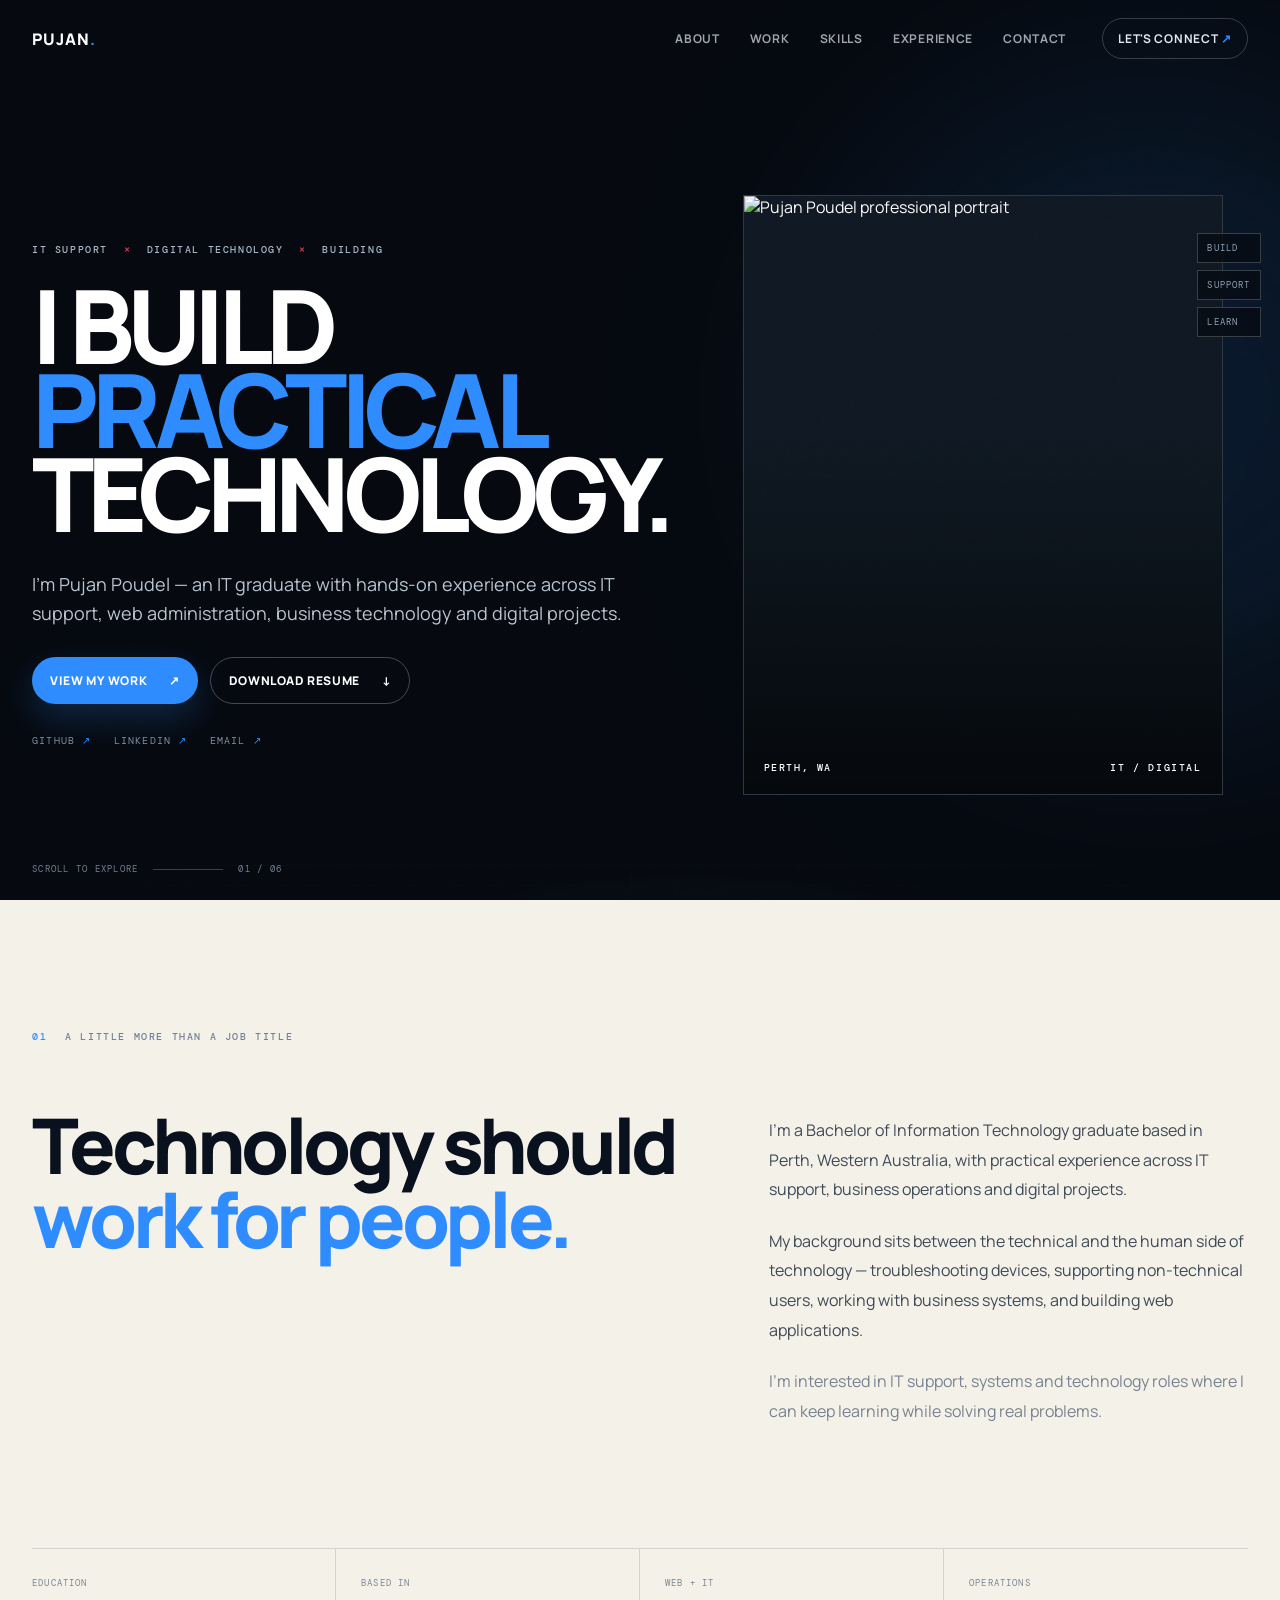
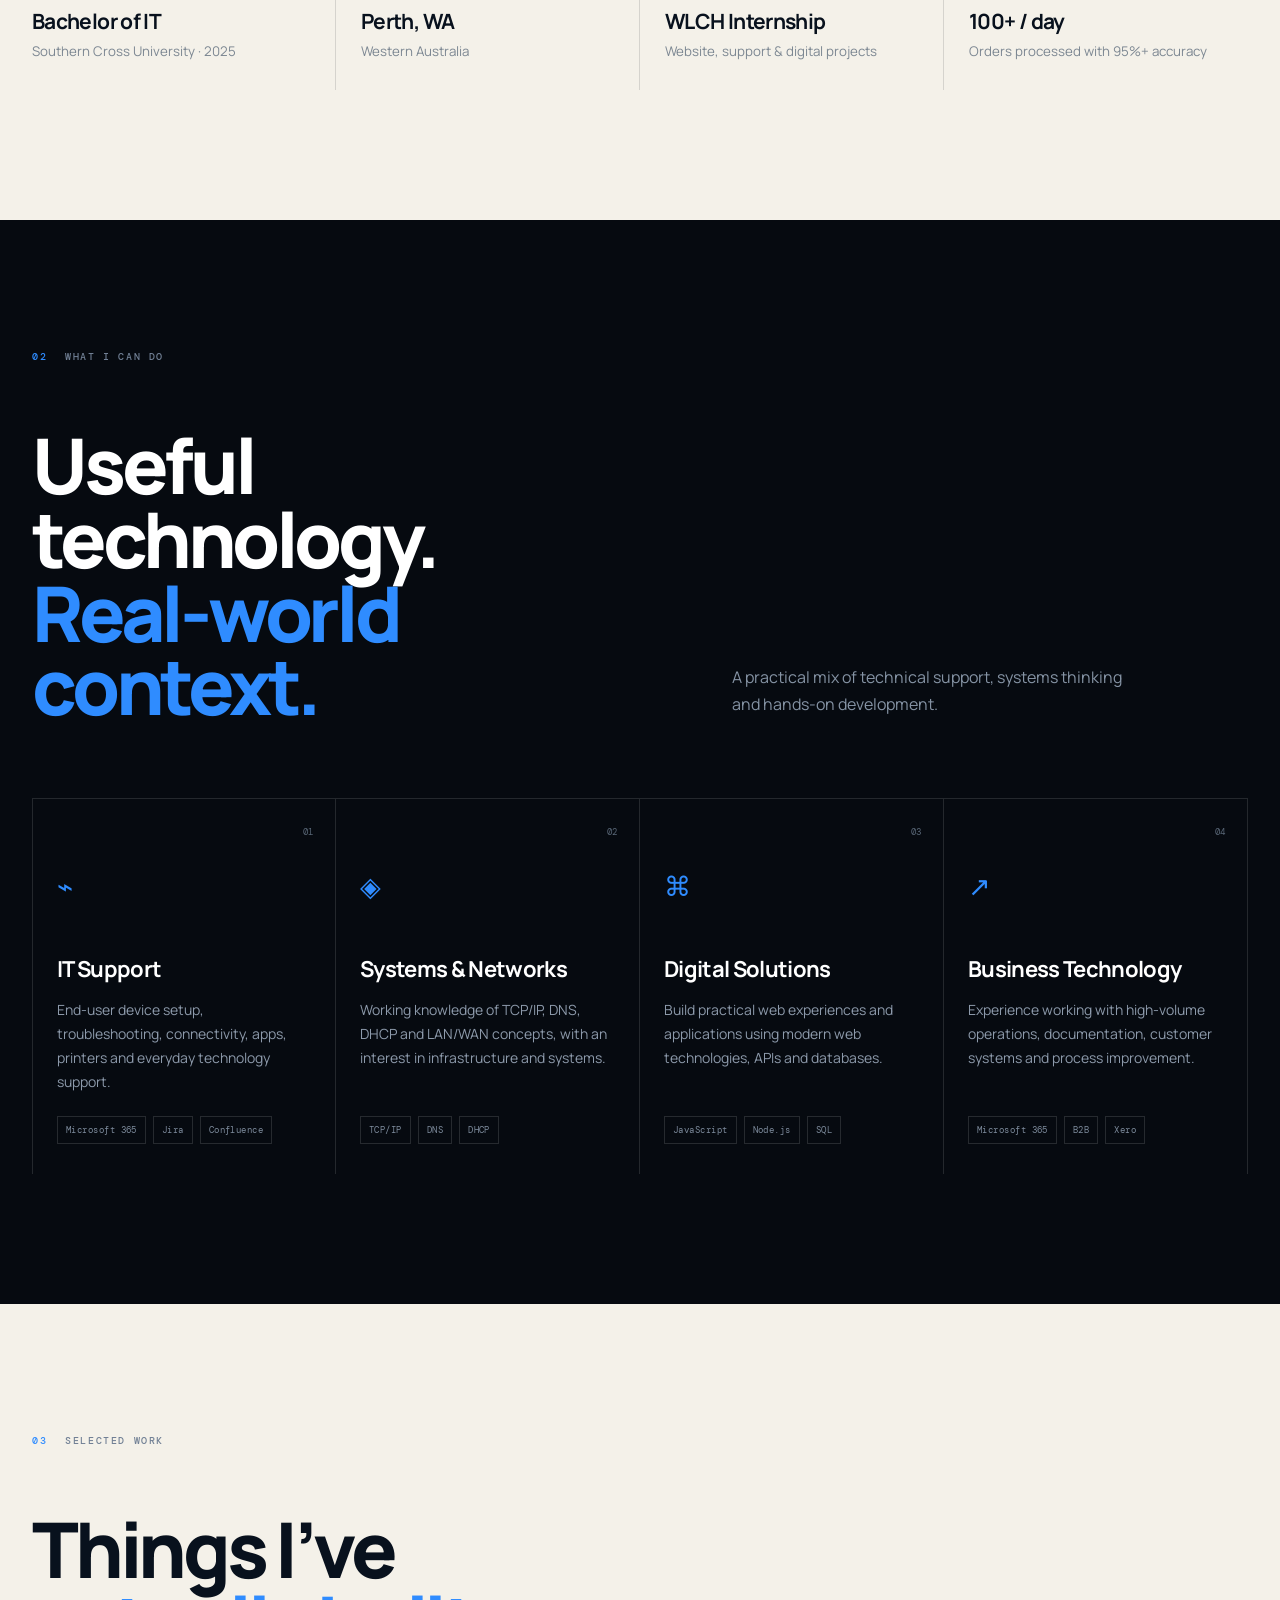
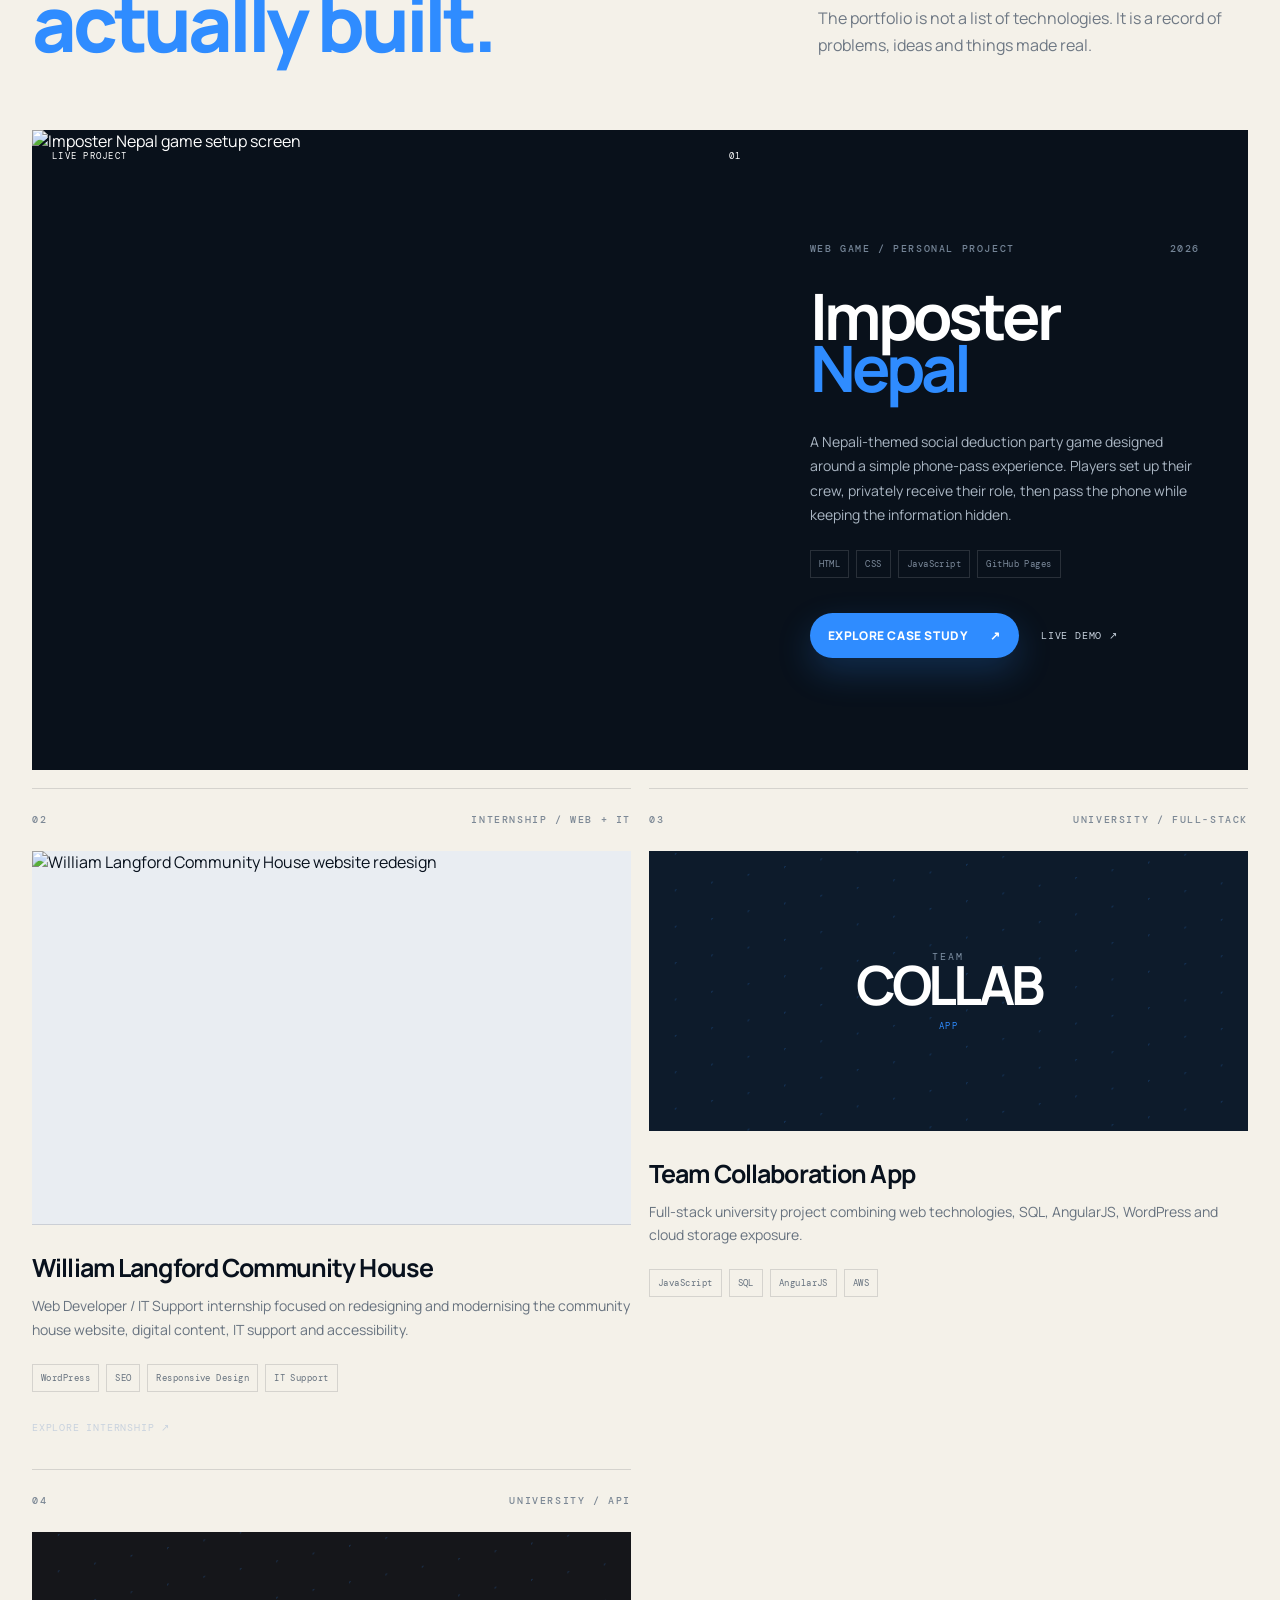
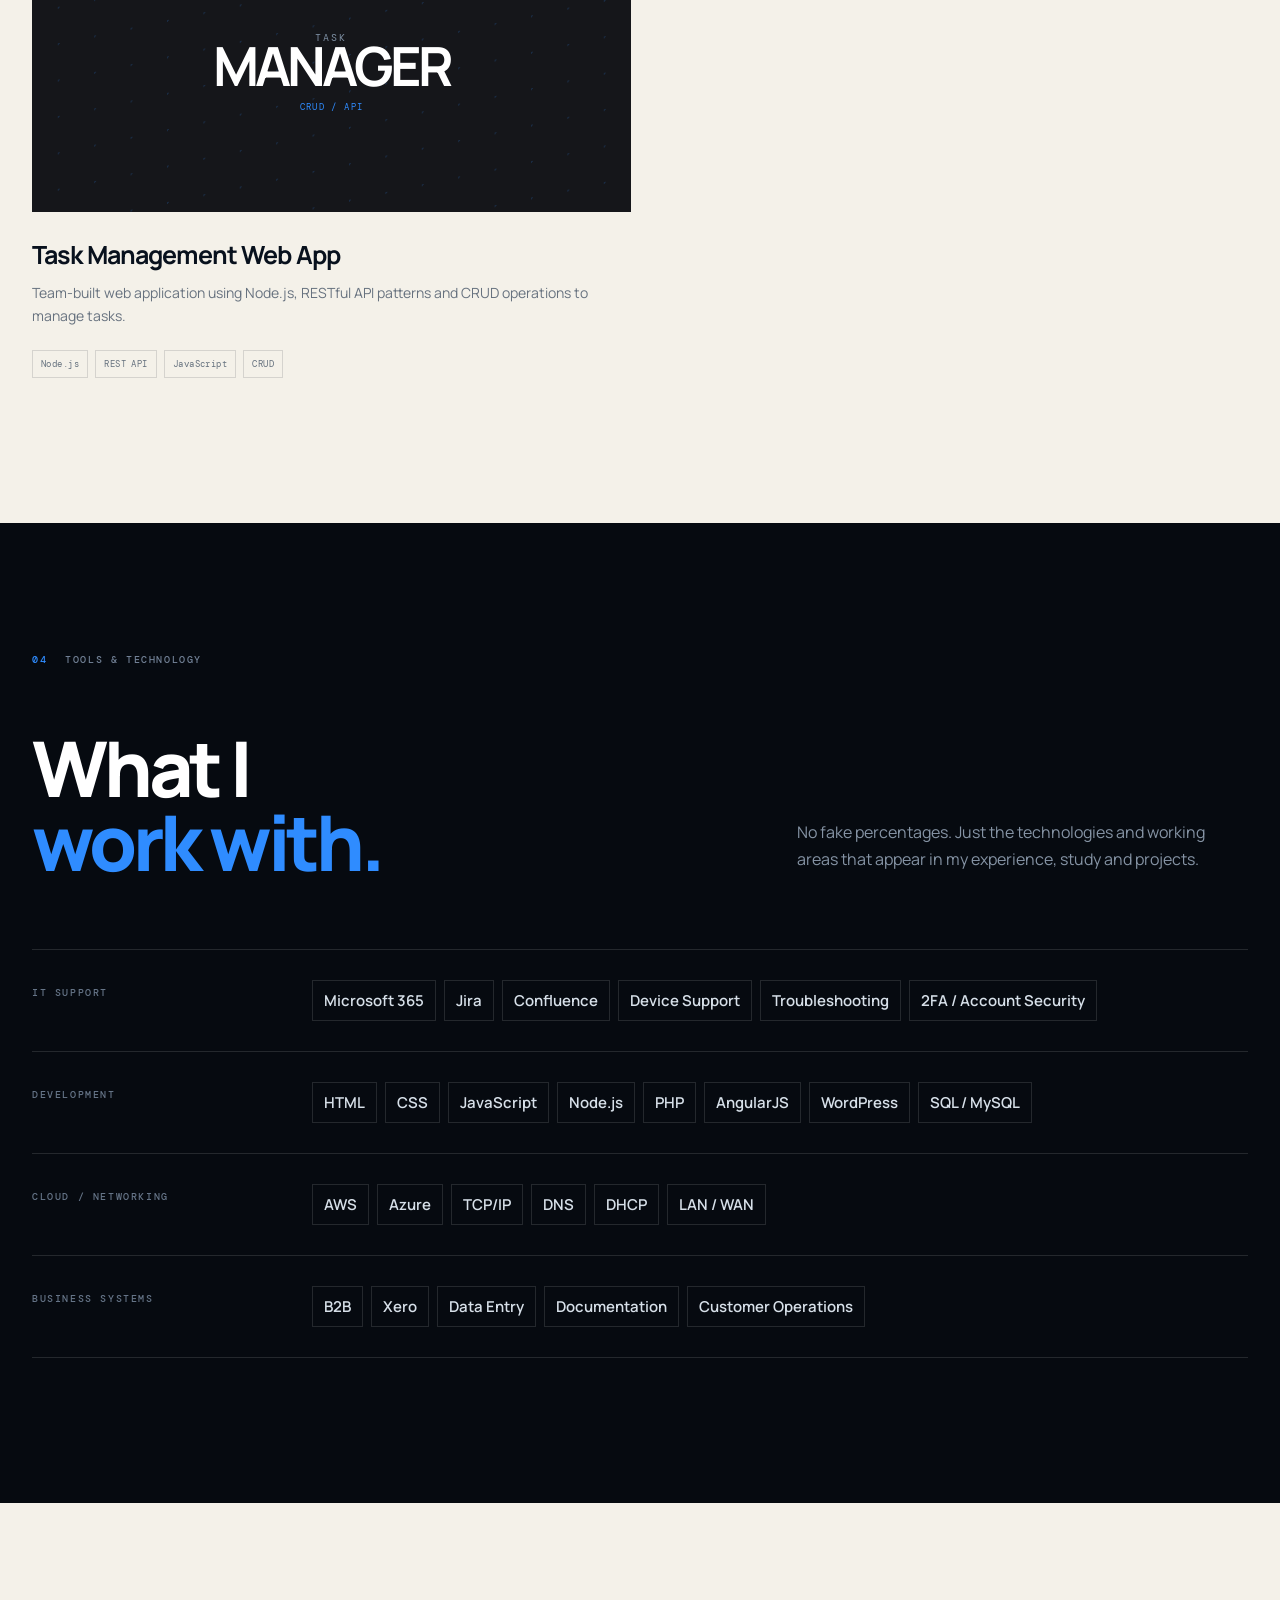
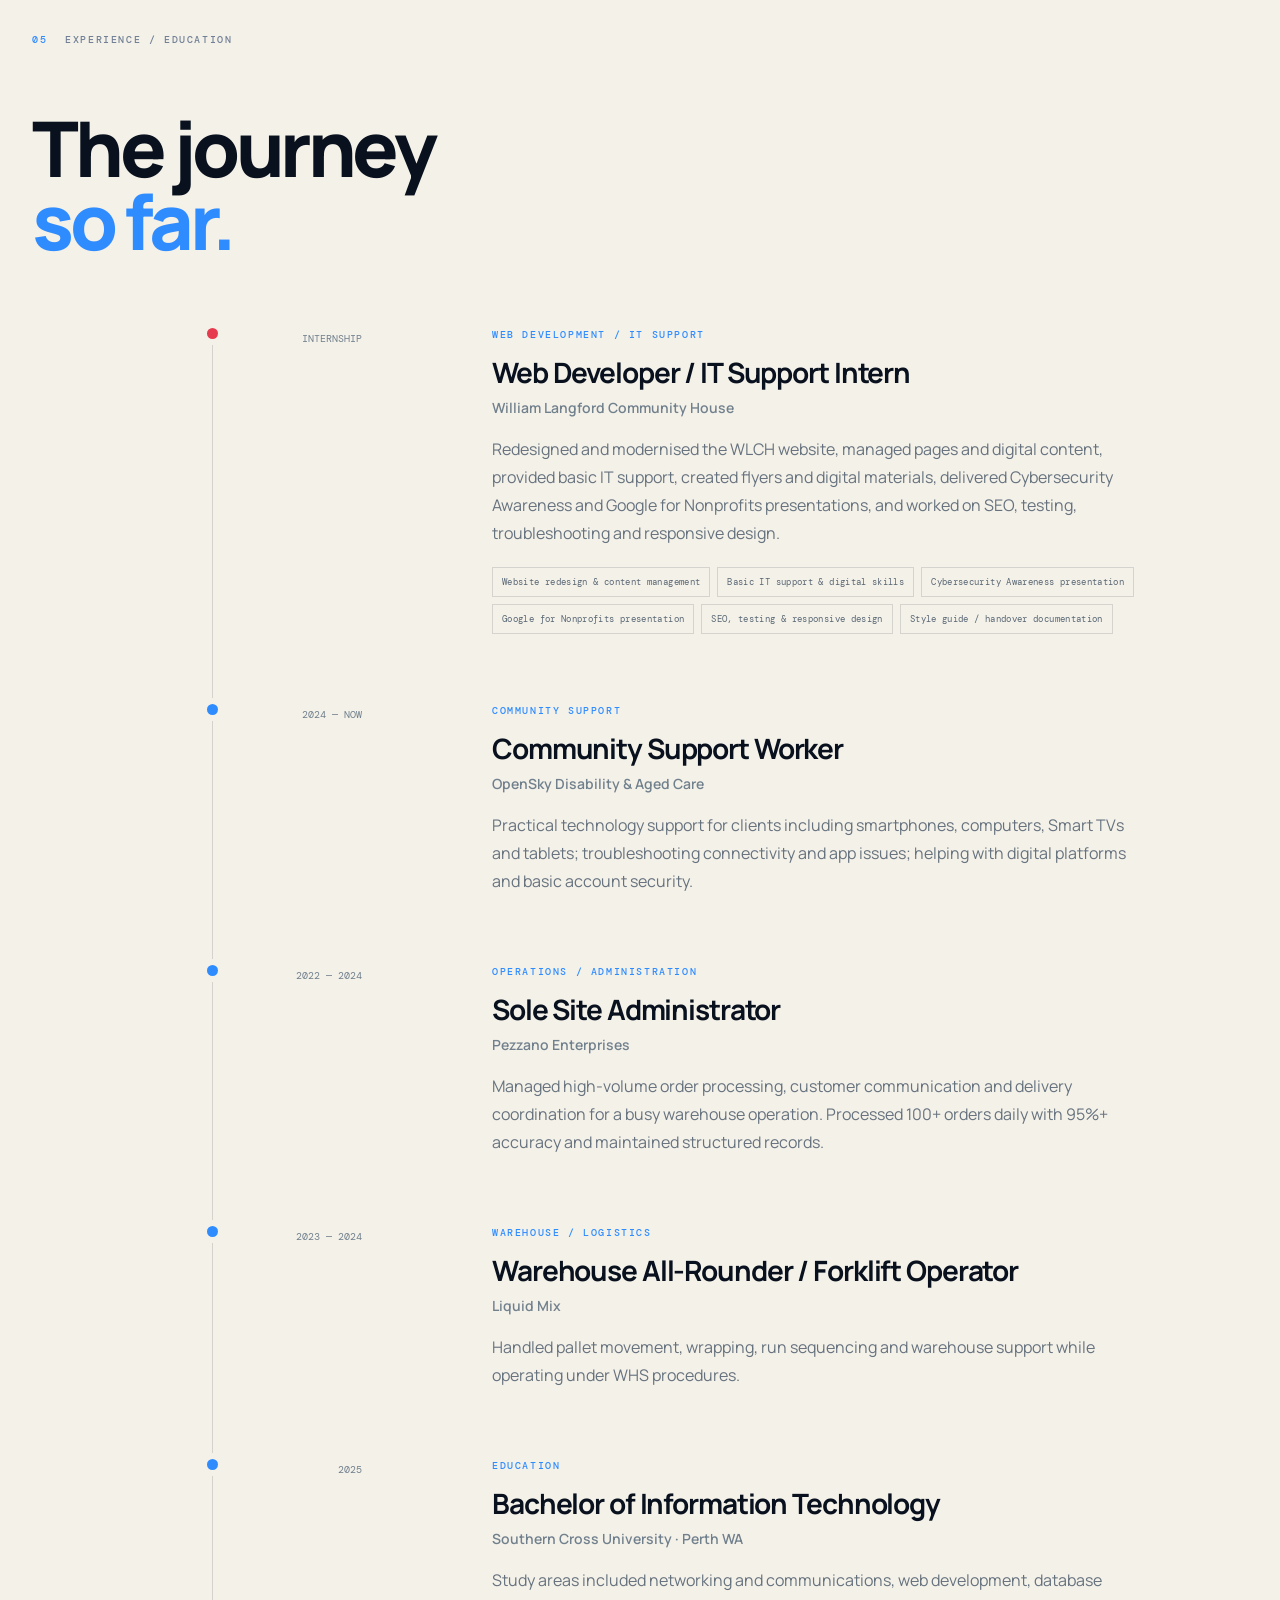
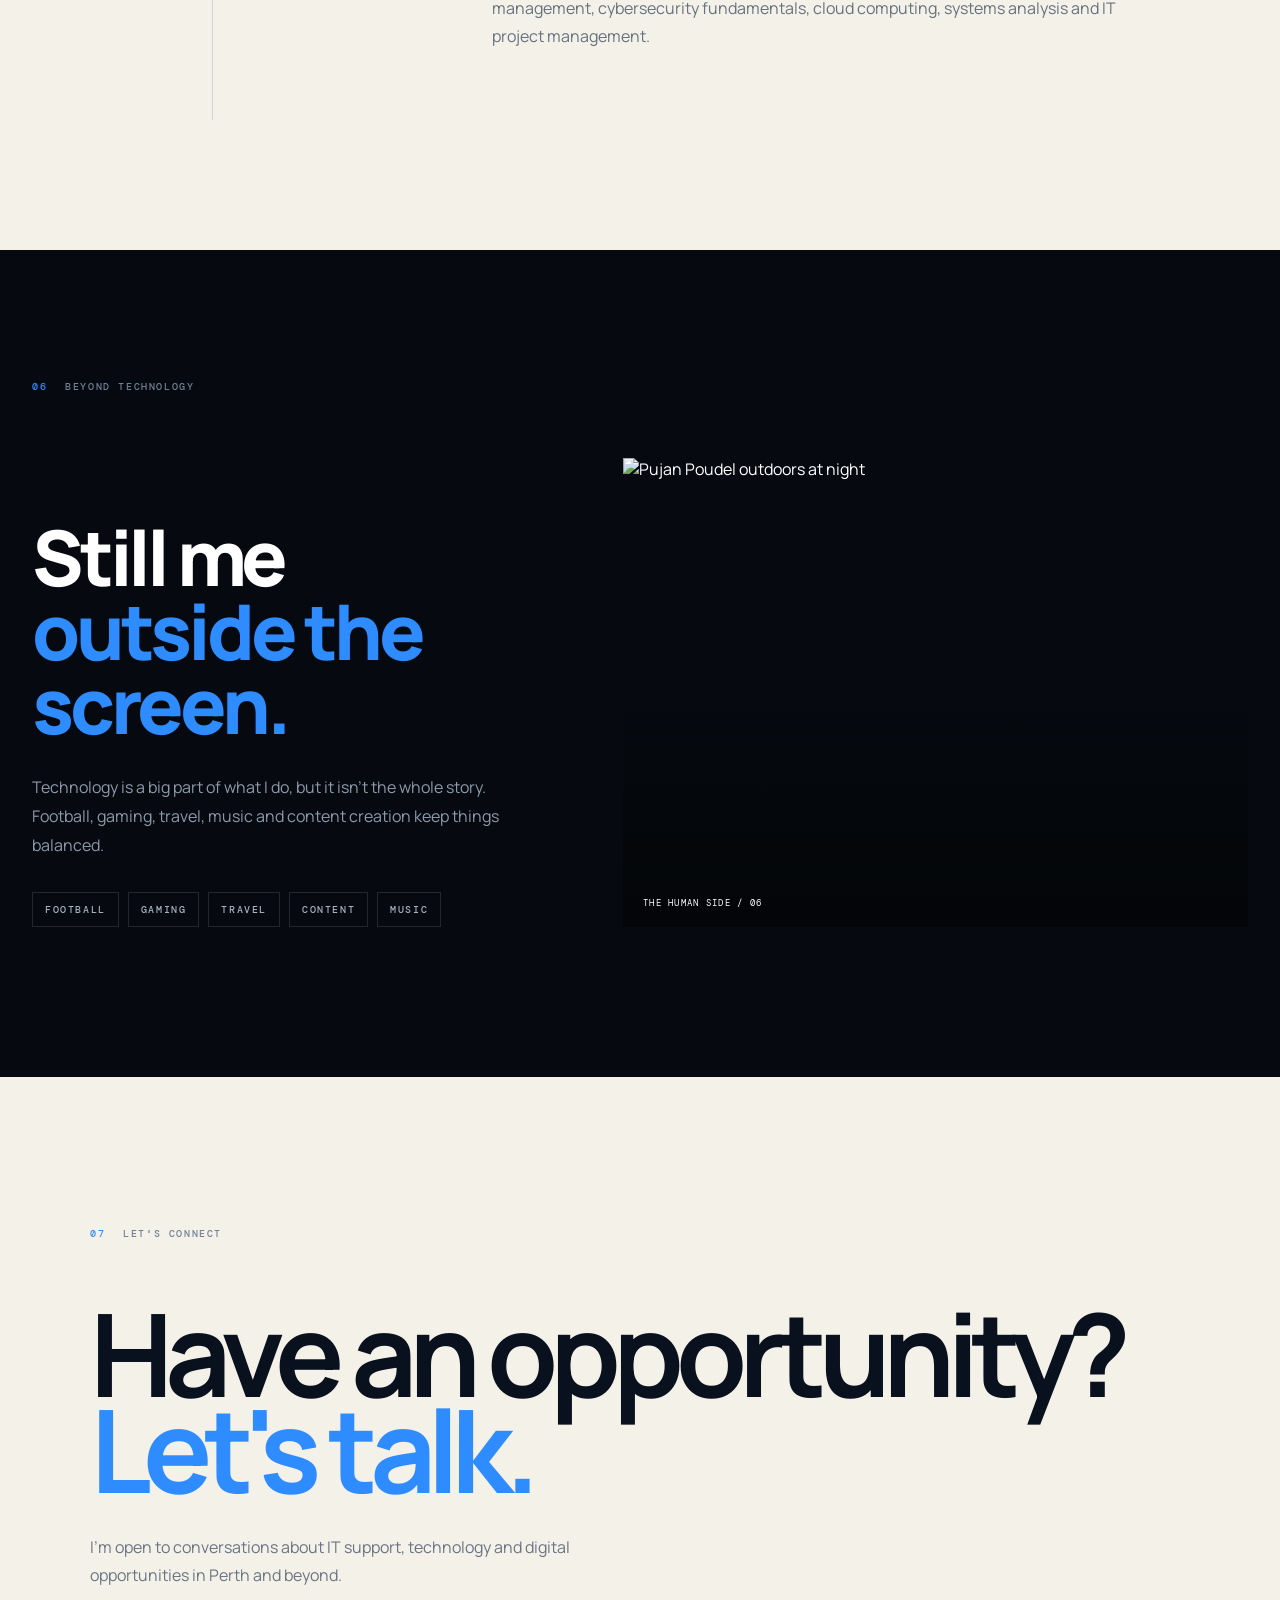
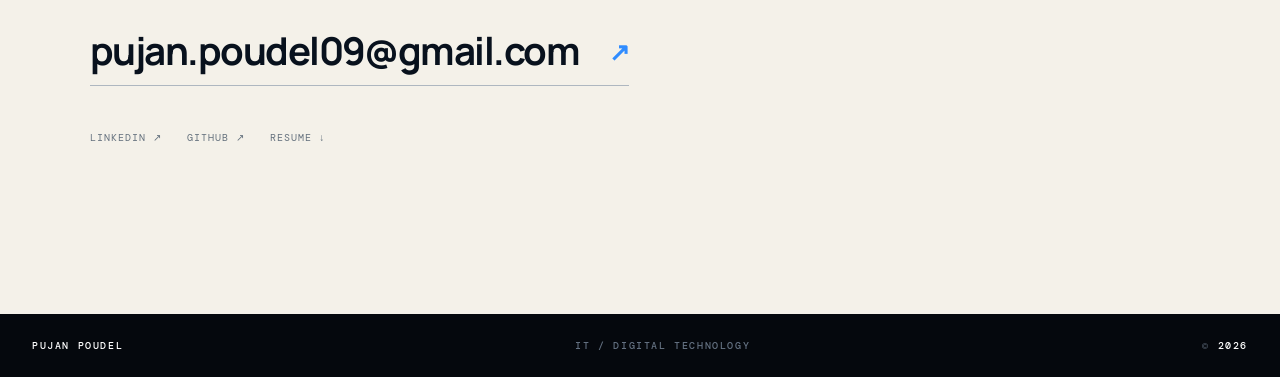
==== commit 59369f16: "Add files via upload" ====
--- a/index.html
+++ b/index.html
@@ -38,12 +38,12 @@
         <div class="hero-copy">
           <p class="eyebrow reveal">IT SUPPORT <i>×</i> DIGITAL TECHNOLOGY <i>×</i> BUILDING</p>
           <h1 class="hero-title"><span class="line reveal">I BUILD</span><span class="line accent reveal delay-1">PRACTICAL</span><span class="line reveal delay-2">TECHNOLOGY.</span></h1>
-          <p class="hero-lede reveal delay-3">I'm Pujan Poudel — an IT graduate focused on support, systems and digital solutions that work in the real world.</p>
-          <div class="hero-actions reveal delay-4"><a class="btn btn-primary magnetic" href="#work">View my work <span>↗</span></a><a class="btn btn-ghost magnetic" href="#contact">Get in touch <span>↗</span></a></div>
+          <p class="hero-lede reveal delay-3">I'm Pujan Poudel — an IT graduate with hands-on experience across IT support, web administration, business technology and digital projects.</p>
+          <div class="hero-actions reveal delay-4"><a class="btn btn-primary magnetic" href="#work">View my work <span>↗</span></a><a class="btn btn-ghost magnetic" href="assets/resume/Pujan-Poudel-Resume.pdf" download>Download resume <span>↓</span></a></div>
           <div class="hero-links reveal delay-4"><a href="https://github.com/PujanP9" target="_blank" rel="noreferrer">GitHub <span>↗</span></a><a href="https://www.linkedin.com/in/pujanpoudel09" target="_blank" rel="noreferrer">LinkedIn <span>↗</span></a><a href="mailto:pujan.poudel09@gmail.com">Email <span>↗</span></a></div>
         </div>
         <div class="hero-portrait reveal delay-2">
-          <div class="portrait-frame"><img src="assets/images/pujan-night.svg" alt="Pujan Poudel outdoors at night" loading="eager"><div class="portrait-shade"></div><div class="portrait-label"><span>PERTH, WA</span><span>IT / DIGITAL</span></div></div>
+          <div class="portrait-frame"><img src="assets/images/pujan-headshot.jpg" alt="Pujan Poudel professional portrait" loading="eager"><div class="portrait-shade"></div><div class="portrait-label"><span>PERTH, WA</span><span>IT / DIGITAL</span></div></div>
           <div class="hero-stamp"><span>BUILD</span><span>SUPPORT</span><span>LEARN</span></div>
         </div>
       </div>
@@ -60,7 +60,7 @@
         <div class="facts">
           <div><span>EDUCATION</span><strong>Bachelor of IT</strong><small>Southern Cross University · 2025</small></div>
           <div><span>BASED IN</span><strong>Perth, WA</strong><small>Western Australia</small></div>
-          <div><span>PROOF OF WORK</span><strong>Imposter Nepal</strong><small>Live web project</small></div>
+          <div><span>WEB + IT</span><strong>WLCH Internship</strong><small>Website, support & digital projects</small></div>
           <div><span>OPERATIONS</span><strong>100+ / day</strong><small>Orders processed with 95%+ accuracy</small></div>
         </div>
       </div>
@@ -84,12 +84,13 @@
         <div class="section-top"><span class="section-num">03</span><span class="section-kicker">SELECTED WORK</span></div>
         <div class="work-intro"><h2 class="display reveal">Things I’ve<br><em>actually built.</em></h2><p class="reveal delay-1">The portfolio is not a list of technologies. It is a record of problems, ideas and things made real.</p></div>
         <article class="featured-project reveal">
-          <div class="project-image-wrap"><img src="assets/images/imposter-setup.svg" alt="Imposter Nepal game setup screen" loading="lazy"><div class="project-image-overlay"><span>LIVE PROJECT</span><span>01</span></div></div>
+          <div class="project-image-wrap"><img src="assets/images/imposter-setup.png" alt="Imposter Nepal game setup screen" loading="lazy"><div class="project-image-overlay"><span>LIVE PROJECT</span><span>01</span></div></div>
           <div class="featured-copy"><div class="project-meta"><span>WEB GAME / PERSONAL PROJECT</span><span>2026</span></div><h3>Imposter<br><em>Nepal</em></h3><p>A Nepali-themed social deduction party game designed around a simple phone-pass experience. Players set up their crew, privately receive their role, then pass the phone while keeping the information hidden.</p><div class="project-tags"><span>HTML</span><span>CSS</span><span>JavaScript</span><span>GitHub Pages</span></div><div class="project-actions"><a class="btn btn-primary magnetic" href="projects/imposter-nepal.html">Explore case study <span>↗</span></a><a class="text-link" href="https://pujanp9.github.io/Imposter-Nepal/" target="_blank" rel="noreferrer">Live demo ↗</a></div></div>
         </article>
         <div class="project-grid">
-          <article class="project-card reveal"><div class="project-card-top"><span>02</span><span>UNIVERSITY / FULL-STACK</span></div><div class="project-placeholder"><div><span class="mono">TEAM</span><strong>COLLAB</strong><span>APP</span></div></div><h3>Team Collaboration App</h3><p>Full-stack university project combining web technologies, SQL, AngularJS, WordPress and cloud storage exposure.</p><div class="project-tags"><span>JavaScript</span><span>SQL</span><span>AngularJS</span><span>AWS</span></div></article>
-          <article class="project-card reveal delay-1"><div class="project-card-top"><span>03</span><span>UNIVERSITY / API</span></div><div class="project-placeholder alt"><div><span class="mono">TASK</span><strong>MANAGER</strong><span>CRUD / API</span></div></div><h3>Task Management Web App</h3><p>Team-built web application using Node.js, RESTful API patterns and CRUD operations to manage tasks.</p><div class="project-tags"><span>Node.js</span><span>REST API</span><span>JavaScript</span><span>CRUD</span></div></article>
+          <article class="project-card reveal"><div class="project-card-top"><span>02</span><span>INTERNSHIP / WEB + IT</span></div><div class="project-photo"><img src="assets/images/wlch-homepage.png" alt="William Langford Community House website redesign" loading="lazy"></div><h3>William Langford Community House</h3><p>Web Developer / IT Support internship focused on redesigning and modernising the community house website, digital content, IT support and accessibility.</p><div class="project-tags"><span>WordPress</span><span>SEO</span><span>Responsive Design</span><span>IT Support</span></div><div class="project-card-action"><a class="text-link" href="projects/wlch.html">Explore internship ↗</a></div></article>
+          <article class="project-card reveal delay-1"><div class="project-card-top"><span>03</span><span>UNIVERSITY / FULL-STACK</span></div><div class="project-placeholder"><div><span class="mono">TEAM</span><strong>COLLAB</strong><span>APP</span></div></div><h3>Team Collaboration App</h3><p>Full-stack university project combining web technologies, SQL, AngularJS, WordPress and cloud storage exposure.</p><div class="project-tags"><span>JavaScript</span><span>SQL</span><span>AngularJS</span><span>AWS</span></div></article>
+          <article class="project-card reveal"><div class="project-card-top"><span>04</span><span>UNIVERSITY / API</span></div><div class="project-placeholder alt"><div><span class="mono">TASK</span><strong>MANAGER</strong><span>CRUD / API</span></div></div><h3>Task Management Web App</h3><p>Team-built web application using Node.js, RESTful API patterns and CRUD operations to manage tasks.</p><div class="project-tags"><span>Node.js</span><span>REST API</span><span>JavaScript</span><span>CRUD</span></div></article>
         </div>
       </div>
     </section>
@@ -112,6 +113,7 @@
         <div class="section-top"><span class="section-num">05</span><span class="section-kicker">EXPERIENCE / EDUCATION</span></div>
         <div class="experience-heading"><h2 class="display reveal">The journey<br><em>so far.</em></h2></div>
         <div class="timeline">
+          <article class="timeline-item wlch-timeline reveal"><div class="timeline-year">INTERNSHIP</div><div class="timeline-dot"></div><div class="timeline-content"><span>WEB DEVELOPMENT / IT SUPPORT</span><h3>Web Developer / IT Support Intern</h3><h4>William Langford Community House</h4><p>Redesigned and modernised the WLCH website, managed pages and digital content, provided basic IT support, created flyers and digital materials, delivered Cybersecurity Awareness and Google for Nonprofits presentations, and worked on SEO, testing, troubleshooting and responsive design.</p><div class="timeline-bullets"><span>Website redesign & content management</span><span>Basic IT support & digital skills</span><span>Cybersecurity Awareness presentation</span><span>Google for Nonprofits presentation</span><span>SEO, testing & responsive design</span><span>Style guide / handover documentation</span></div></div></article>
           <article class="timeline-item reveal"><div class="timeline-year">2024 — NOW</div><div class="timeline-dot"></div><div class="timeline-content"><span>COMMUNITY SUPPORT</span><h3>Community Support Worker</h3><h4>OpenSky Disability & Aged Care</h4><p>Practical technology support for clients including smartphones, computers, Smart TVs and tablets; troubleshooting connectivity and app issues; helping with digital platforms and basic account security.</p></div></article>
           <article class="timeline-item reveal"><div class="timeline-year">2022 — 2024</div><div class="timeline-dot"></div><div class="timeline-content"><span>OPERATIONS / ADMINISTRATION</span><h3>Sole Site Administrator</h3><h4>Pezzano Enterprises</h4><p>Managed high-volume order processing, customer communication and delivery coordination for a busy warehouse operation. Processed 100+ orders daily with 95%+ accuracy and maintained structured records.</p></div></article>
           <article class="timeline-item reveal"><div class="timeline-year">2023 — 2024</div><div class="timeline-dot"></div><div class="timeline-content"><span>WAREHOUSE / LOGISTICS</span><h3>Warehouse All-Rounder / Forklift Operator</h3><h4>Liquid Mix</h4><p>Handled pallet movement, wrapping, run sequencing and warehouse support while operating under WHS procedures.</p></div></article>
@@ -125,7 +127,7 @@
         <div class="section-top"><span class="section-num">06</span><span class="section-kicker">BEYOND TECHNOLOGY</span></div>
         <div class="personal-grid">
           <div class="personal-copy"><h2 class="display reveal">Still me<br><em>outside the screen.</em></h2><p class="reveal delay-1">Technology is a big part of what I do, but it isn't the whole story. Football, gaming, travel, music and content creation keep things balanced.</p><div class="interest-list reveal delay-2"><span>FOOTBALL</span><span>GAMING</span><span>TRAVEL</span><span>CONTENT</span><span>MUSIC</span></div></div>
-          <div class="personal-image reveal delay-1"><img src="assets/images/pujan-formal.svg" alt="Pujan Poudel in formal attire" loading="lazy"><span>THE HUMAN SIDE / 06</span></div>
+          <div class="personal-image reveal delay-1"><img src="assets/images/pujan-personal.jpg" alt="Pujan Poudel outdoors at night" loading="lazy"><span>THE HUMAN SIDE / 06</span></div>
         </div>
       </div>
     </section>
@@ -136,7 +138,7 @@
         <h2 class="contact-title reveal">Have an opportunity?<br><em>Let's talk.</em></h2>
         <p class="contact-copy reveal delay-1">I'm open to conversations about IT support, technology and digital opportunities in Perth and beyond.</p>
         <a class="email-link reveal delay-2" href="mailto:pujan.poudel09@gmail.com">pujan.poudel09@gmail.com <span>↗</span></a>
-        <div class="contact-links reveal delay-3"><a href="https://www.linkedin.com/in/pujanpoudel09" target="_blank" rel="noreferrer">LinkedIn ↗</a><a href="https://github.com/PujanP9" target="_blank" rel="noreferrer">GitHub ↗</a><a href="mailto:pujan.poudel09@gmail.com">Request resume ↗</a></div>
+        <div class="contact-links reveal delay-3"><a href="https://www.linkedin.com/in/pujanpoudel09" target="_blank" rel="noreferrer">LinkedIn ↗</a><a href="https://github.com/PujanP9" target="_blank" rel="noreferrer">GitHub ↗</a><a href="assets/resume/Pujan-Poudel-Resume.pdf" download>Resume ↓</a></div>
       </div>
     </section>
   </main>
--- a/styles.css
+++ b/styles.css
@@ -1 +1,13 @@
-:root{--bg:#060a10;--bg2:#0a111a;--surface:#0e1722;--surface2:#111e2c;--paper:#f4f1e9;--ink:#08111d;--white:#f6f8fb;--muted:#9aa7b6;--blue:#2f8cff;--blue2:#1167d9;--red:#e63a4f;--line:rgba(255,255,255,.12);--line-dark:rgba(5,15,25,.13);--mono:'DM Mono',monospace;--sans:'Manrope',sans-serif;--ease:cubic-bezier(.2,.75,.2,1)}*{box-sizing:border-box}html{scroll-behavior:smooth}body{margin:0;background:var(--paper);color:var(--ink);font-family:var(--sans);overflow-x:hidden}.noise{position:fixed;inset:0;pointer-events:none;z-index:100;background-image:url("data:image/svg+xml,%3Csvg viewBox='0 0 180 180' xmlns='http://www.w3.org/2000/svg'%3E%3Cfilter id='n'%3E%3CfeTurbulence type='fractalNoise' baseFrequency='.85' numOctaves='4' stitchTiles='stitch'/%3E%3C/filter%3E%3Crect width='100%25' height='100%25' filter='url(%23n)' opacity='.025'/%3E%3C/svg%3E");mix-blend-mode:soft-light}.container{width:min(1240px,calc(100% - 64px));margin:auto}.nav-wrap{position:fixed;top:0;left:0;right:0;z-index:50;padding:18px 0;transition:.35s var(--ease)}.nav-wrap.scrolled{background:rgba(6,10,16,.82);backdrop-filter:blur(18px);padding:11px 0;border-bottom:1px solid var(--line)}.nav{display:flex;align-items:center;justify-content:space-between;gap:24px}.brand{color:#fff;text-decoration:none;font-weight:800;letter-spacing:.06em;font-size:16px}.brand span{color:var(--blue)}.nav-links{display:flex;gap:30px;margin-left:auto;margin-right:12px}.nav-links a,.nav-cta{color:#dfe7f1;text-decoration:none;font-size:12px;font-weight:700;letter-spacing:.06em;text-transform:uppercase}.nav-links a{opacity:.7;transition:.25s}.nav-links a:hover{opacity:1;color:#fff}.nav-cta{border:1px solid rgba(255,255,255,.2);padding:11px 15px;border-radius:999px}.nav-cta span{color:var(--blue)}.menu-btn,.mobile-menu{display:none}.scroll-progress{position:fixed;top:0;left:0;right:0;height:2px;z-index:80}.scroll-progress span{display:block;height:100%;width:0;background:var(--blue)}.hero{min-height:100svh;background:var(--bg);color:#fff;position:relative;overflow:hidden;display:flex;align-items:center}.hero-grid{position:absolute;inset:-20%;opacity:.25;background-image:linear-gradient(rgba(255,255,255,.045) 1px,transparent 1px),linear-gradient(90deg,rgba(255,255,255,.045) 1px,transparent 1px);background-size:80px 80px;transform:perspective(900px) rotateX(64deg) translateY(24%);transform-origin:center bottom}.hero-grid:after{content:"";position:absolute;inset:0;background:radial-gradient(circle at 55% 40%,rgba(47,140,255,.18),transparent 34%),linear-gradient(to bottom,transparent 20%,var(--bg) 80%)}.hero-glow{position:absolute;width:620px;height:620px;border-radius:50%;background:rgba(47,140,255,.12);filter:blur(120px);right:-180px;top:10%}.hero-inner{display:grid;grid-template-columns:1.05fr .95fr;gap:70px;align-items:center;position:relative;z-index:2;padding-top:90px}.eyebrow,.section-kicker,.section-num,.project-meta,.project-card-top,.timeline-content>span,.portrait-label,.footer,.interest-list span,.skill-group>span{font-family:var(--mono);font-size:10px;letter-spacing:.16em;font-weight:500}.eyebrow{color:#a9b7c8;margin:0 0 28px}.eyebrow i{font-style:normal;color:var(--red);margin:0 8px}.hero-title{font-size:clamp(58px,8vw,122px);line-height:.82;letter-spacing:-.065em;margin:0;font-weight:800}.hero-title .line{display:block}.hero-title .accent{color:var(--blue)}.hero-lede{max-width:590px;font-size:18px;line-height:1.65;color:#b9c4d1;margin:34px 0 28px}.hero-actions{display:flex;gap:12px;flex-wrap:wrap}.btn{display:inline-flex;align-items:center;gap:22px;padding:14px 18px;text-decoration:none;font-size:12px;font-weight:800;text-transform:uppercase;letter-spacing:.05em;transition:.35s var(--ease);border-radius:999px}.btn span{transition:.35s}.btn:hover span{transform:translate(4px,-3px)}.btn-primary{background:var(--blue);color:#fff;box-shadow:0 14px 35px rgba(47,140,255,.22)}.btn-primary:hover{background:#4c9dff;transform:translateY(-2px)}.btn-ghost{color:#fff;border:1px solid rgba(255,255,255,.25)}.btn-ghost:hover{border-color:#fff;transform:translateY(-2px)}.hero-links{display:flex;gap:22px;margin-top:30px}.hero-links a{color:#7f8ea0;text-decoration:none;font:10px var(--mono);letter-spacing:.12em;text-transform:uppercase}.hero-links a:hover{color:#fff}.hero-links span{color:var(--blue)}.hero-portrait{position:relative;justify-self:end;width:min(480px,100%)}.portrait-frame{aspect-ratio:4/5;position:relative;overflow:hidden;background:#101a24;border:1px solid rgba(255,255,255,.13)}.portrait-frame img{width:100%;height:100%;object-fit:cover;object-position:48% center;filter:saturate(.82) contrast(1.08)}.portrait-shade{position:absolute;inset:0;background:linear-gradient(180deg,rgba(0,0,0,.02) 40%,rgba(0,0,0,.68) 100%)}.portrait-label{position:absolute;bottom:20px;left:20px;right:20px;display:flex;justify-content:space-between;color:#fff}.hero-stamp{position:absolute;right:-38px;top:38px;display:flex;flex-direction:column;gap:7px}.hero-stamp span{border:1px solid rgba(255,255,255,.2);color:#91a3b6;padding:8px 9px;font:9px var(--mono);letter-spacing:.13em;background:rgba(6,10,16,.7);backdrop-filter:blur(8px)}.hero-bottom{position:absolute;bottom:25px;left:50%;transform:translateX(-50%);display:flex;align-items:center;gap:15px;color:#718095;font:9px var(--mono);letter-spacing:.14em}.scroll-line{width:70px;height:1px;background:#344250}.section{padding:130px 0}.section-top{display:flex;gap:18px;align-items:center;margin-bottom:65px}.section-num{color:var(--blue)}.section-kicker{color:#718095}.display{font-size:clamp(44px,6vw,88px);line-height:.96;letter-spacing:-.055em;margin:0;font-weight:800}.display em{font-style:normal;color:var(--blue)}.intro{background:var(--paper)}.intro-layout{display:grid;grid-template-columns:1.15fr .85fr;gap:90px;align-items:start}.intro-text{font-size:16px;line-height:1.85;color:#3f4a57;padding-top:8px}.intro-text p{margin:0 0 22px}.intro-text .muted{color:#78838f}.facts{margin-top:100px;border-top:1px solid var(--line-dark);display:grid;grid-template-columns:repeat(4,1fr)}.facts>div{padding:28px 25px;border-right:1px solid var(--line-dark)}.facts>div:first-child{padding-left:0}.facts>div:last-child{border-right:0}.facts span{display:block;font:9px var(--mono);letter-spacing:.13em;color:#7a8794;margin-bottom:18px}.facts strong{display:block;font-size:21px;letter-spacing:-.03em}.facts small{display:block;color:#7c8792;margin-top:7px;line-height:1.5}.dark-section{background:var(--bg);color:#fff}.cap-heading{display:grid;grid-template-columns:1.1fr .9fr;gap:70px;align-items:end;margin-bottom:75px}.cap-heading p,.skills-layout p{color:#8593a4;line-height:1.7;max-width:420px;margin:0 0 5px}.cap-grid{display:grid;grid-template-columns:repeat(4,1fr);border-top:1px solid var(--line)}.cap-card{padding:28px 24px 30px;border-right:1px solid var(--line);min-height:340px;position:relative;transition:.4s var(--ease)}.cap-card:first-child{border-left:1px solid var(--line)}.cap-card:hover{background:rgba(255,255,255,.025);transform:translateY(-7px)}.cap-index{position:absolute;top:27px;right:22px;font:9px var(--mono);color:#596777}.cap-icon{font-size:27px;color:var(--blue);margin:40px 0 50px}.cap-card h3{font-size:22px;margin:0 0 13px;letter-spacing:-.03em}.cap-card p{color:#8d9aab;line-height:1.7;font-size:14px;min-height:96px}.tags,.project-tags{display:flex;gap:7px;flex-wrap:wrap;margin-top:22px}.tags span,.project-tags span{font:9px var(--mono);letter-spacing:.05em;color:#7d8b9c;border:1px solid rgba(255,255,255,.13);padding:7px 8px}.work{background:var(--paper)}.work-intro{display:grid;grid-template-columns:1fr .6fr;gap:70px;align-items:end;margin-bottom:70px}.work-intro p{color:#6e7884;line-height:1.7;margin:0}.featured-project{display:grid;grid-template-columns:1.2fr .8fr;min-height:640px;background:#09111b;color:#fff;overflow:hidden}.project-image-wrap{position:relative;min-height:560px;overflow:hidden}.project-image-wrap img{width:100%;height:100%;object-fit:cover;object-position:center;transition:1s var(--ease)}.featured-project:hover .project-image-wrap img{transform:scale(1.035)}.project-image-overlay{position:absolute;top:20px;left:20px;right:20px;display:flex;justify-content:space-between;color:#fff;font:9px var(--mono);letter-spacing:.14em}.featured-copy{padding:58px 48px;display:flex;flex-direction:column;justify-content:center}.project-meta{display:flex;justify-content:space-between;color:#748496;margin-bottom:35px}.featured-copy h3{font-size:clamp(50px,5vw,82px);line-height:.82;letter-spacing:-.06em;margin:0}.featured-copy h3 em{color:var(--blue);font-style:normal}.featured-copy p{color:#aab6c3;line-height:1.75;font-size:14px;margin:35px 0 0}.project-actions{display:flex;align-items:center;gap:22px;margin-top:35px}.text-link{color:#c8d2de;text-decoration:none;font:10px var(--mono);letter-spacing:.08em;text-transform:uppercase}.text-link:hover{color:#fff}.project-grid{display:grid;grid-template-columns:1fr 1fr;gap:18px;margin-top:18px}.project-card{border-top:1px solid var(--line-dark);padding:24px 0 15px}.project-card-top{display:flex;justify-content:space-between;color:#7c8895;margin-bottom:25px}.project-placeholder{height:280px;background:#0d1b2b;display:flex;align-items:center;justify-content:center;color:#fff;position:relative;overflow:hidden}.project-placeholder:before{content:"";position:absolute;inset:0;background-image:linear-gradient(135deg,rgba(47,140,255,.18) 1px,transparent 1px);background-size:26px 26px;transform:skewY(-12deg) scale(1.4)}.project-placeholder.alt{background:#15161a}.project-placeholder>div{position:relative;display:flex;flex-direction:column;text-align:center;line-height:.78;z-index:1}.project-placeholder .mono{font:10px var(--mono);letter-spacing:.2em;color:#7f91a5}.project-placeholder strong{font-size:54px;letter-spacing:-.07em}.project-placeholder span:last-child{font:9px var(--mono);color:var(--blue);letter-spacing:.15em;margin-top:15px}.project-card h3{font-size:25px;letter-spacing:-.035em;margin:25px 0 9px}.project-card p{color:#67727f;line-height:1.7;font-size:14px;margin:0;max-width:650px}.project-card .project-tags span{border-color:var(--line-dark);color:#65717e}.skills{padding-bottom:145px}.skills-layout{display:grid;grid-template-columns:1fr .65fr;gap:70px;align-items:end;margin-bottom:70px}.skill-groups{border-top:1px solid var(--line);border-bottom:1px solid var(--line)}.skill-group{display:grid;grid-template-columns:240px 1fr;gap:40px;padding:30px 0;border-bottom:1px solid var(--line)}.skill-group:last-child{border-bottom:0}.skill-group>span{color:#657487;padding-top:6px}.skill-group>div{display:flex;flex-wrap:wrap;gap:8px}.skill-group b{font-size:15px;font-weight:600;padding:9px 11px;border:1px solid var(--line);color:#d7e0e9}.experience{background:var(--paper)}.experience-heading{margin-bottom:70px}.timeline{position:relative;margin-left:180px}.timeline:before{content:"";position:absolute;left:0;top:0;bottom:0;width:1px;background:var(--line-dark)}.timeline-item{position:relative;display:grid;grid-template-columns:180px 1fr;gap:60px;padding:0 0 70px}.timeline-year{font:10px var(--mono);color:#71808d;padding-top:4px;text-align:right;padding-right:30px}.timeline-dot{position:absolute;left:-5px;top:0;width:11px;height:11px;border-radius:50%;background:var(--blue);box-shadow:0 0 0 6px var(--paper)}.timeline-content{padding-left:40px}.timeline-content>span{color:var(--blue);display:block;margin-bottom:12px}.timeline-content h3{font-size:28px;letter-spacing:-.04em;margin:0}.timeline-content h4{font-size:14px;font-weight:600;color:#71808d;margin:7px 0 18px}.timeline-content p{color:#66727e;line-height:1.75;max-width:650px;margin:0}.personal{padding-bottom:150px}.personal-grid{display:grid;grid-template-columns:.9fr 1.1fr;gap:80px;align-items:end}.personal-copy>p{color:#8d9aaa;line-height:1.8;max-width:500px;margin:32px 0}.interest-list{display:flex;flex-wrap:wrap;gap:9px}.interest-list span{border:1px solid var(--line);color:#a5b2c0;padding:10px 12px}.personal-image{position:relative;aspect-ratio:4/3;overflow:hidden}.personal-image img{width:100%;height:100%;object-fit:cover;object-position:center 32%;filter:saturate(.8)}.personal-image:after{content:"";position:absolute;inset:0;background:linear-gradient(180deg,transparent 45%,rgba(0,0,0,.55))}.personal-image span{position:absolute;bottom:18px;left:20px;z-index:2;font:9px var(--mono);letter-spacing:.14em;color:#fff}.contact{background:var(--paper);padding:150px 0 170px}.contact-inner{max-width:1100px}.contact-title{font-size:clamp(60px,9vw,125px);line-height:.84;letter-spacing:-.07em;margin:0}.contact-title em{color:var(--blue);font-style:normal}.contact-copy{max-width:520px;color:#697582;line-height:1.75;margin:35px 0}.email-link{display:inline-flex;align-items:center;gap:30px;color:var(--ink);font-size:clamp(24px,3vw,42px);font-weight:700;letter-spacing:-.04em;text-decoration:none;border-bottom:1px solid #aeb7c0;padding-bottom:8px}.email-link span{color:var(--blue);font-size:.65em}.contact-links{display:flex;gap:25px;margin-top:45px}.contact-links a{color:#64717d;text-decoration:none;font:10px var(--mono);letter-spacing:.1em;text-transform:uppercase}.contact-links a:hover{color:var(--ink)}.footer{background:#05080d;color:#637080;padding:25px 0}.footer .container{display:flex;justify-content:space-between;gap:20px}.footer span:first-child{color:#fff}.cursor-dot,.cursor-ring{position:fixed;pointer-events:none;z-index:200;opacity:0;transition:opacity .2s}.cursor-dot{width:5px;height:5px;background:#fff;border-radius:50%;transform:translate(-50%,-50%)}.cursor-ring{width:34px;height:34px;border:1px solid rgba(255,255,255,.5);border-radius:50%;transform:translate(-50%,-50%);transition:width .2s,height .2s,border-color .2s}.cursor-ring.hover{width:54px;height:54px;border-color:var(--blue)}.reveal{opacity:0;transform:translateY(35px);transition:opacity .8s var(--ease),transform .8s var(--ease)}.reveal.is-visible{opacity:1;transform:none}.delay-1{transition-delay:.1s}.delay-2{transition-delay:.18s}.delay-3{transition-delay:.26s}.delay-4{transition-delay:.34s}@media(max-width:1000px){.nav-links{gap:17px}.hero-inner{grid-template-columns:1fr .72fr;gap:35px}.hero-title{font-size:clamp(56px,8.5vw,88px)}.cap-grid{grid-template-columns:1fr 1fr}.cap-card:nth-child(2){border-right:0}.cap-card:nth-child(3){border-left:1px solid var(--line);border-top:1px solid var(--line)}.cap-card:nth-child(4){border-top:1px solid var(--line)}.featured-project{grid-template-columns:1fr}.project-image-wrap{min-height:520px}.featured-copy{padding:50px}.facts{grid-template-columns:1fr 1fr}.facts>div:nth-child(2){border-right:0}.facts>div:nth-child(n+3){border-top:1px solid var(--line-dark)}.timeline{margin-left:80px}.timeline-item{grid-template-columns:100px 1fr;gap:20px}.timeline-year{padding-right:15px}.timeline-content{padding-left:30px}}@media(max-width:760px){.container{width:min(100% - 36px,1240px)}.nav-links,.nav-cta{display:none}.menu-btn{display:flex;background:none;border:0;flex-direction:column;gap:5px;padding:8px}.menu-btn span{width:24px;height:1px;background:#fff}.mobile-menu{display:flex;position:fixed;top:64px;left:18px;right:18px;background:rgba(6,10,16,.97);border:1px solid var(--line);padding:20px;flex-direction:column;gap:20px;transform:translateY(-15px);opacity:0;pointer-events:none;transition:.3s}.mobile-menu.open{transform:none;opacity:1;pointer-events:auto}.mobile-menu a{color:#fff;text-decoration:none;font-size:14px;font-weight:700}.hero-inner{grid-template-columns:1fr;padding-top:115px;padding-bottom:110px}.hero-portrait{width:70%;justify-self:end;margin-top:30px}.hero-stamp{right:-20px}.hero-bottom{display:none}.hero-title{font-size:clamp(55px,16vw,92px)}.hero-lede{font-size:15px}.section{padding:95px 0}.section-top{margin-bottom:45px}.intro-layout,.cap-heading,.work-intro,.skills-layout,.personal-grid{grid-template-columns:1fr;gap:35px}.display{font-size:clamp(44px,13vw,70px)}.facts{margin-top:65px}.facts>div{padding:22px 15px}.facts>div:first-child{padding-left:0}.facts strong{font-size:17px}.cap-grid{grid-template-columns:1fr}.cap-card,.cap-card:nth-child(3){border-left:0;border-right:0;border-top:1px solid var(--line)}.cap-card:first-child{border-left:0}.cap-card{min-height:0;padding:25px 0 35px}.cap-icon{margin:35px 0 30px}.cap-card p{min-height:0}.featured-copy{padding:35px 24px}.featured-copy h3{font-size:57px}.project-image-wrap{min-height:auto;aspect-ratio:1.15}.project-grid{grid-template-columns:1fr}.project-placeholder{height:230px}.skill-group{grid-template-columns:1fr;gap:15px}.timeline{margin-left:0}.timeline:before{left:0}.timeline-item{display:block;padding-left:30px}.timeline-year{text-align:left;padding:0 0 15px}.timeline-dot{left:-5px}.timeline-content{padding-left:0}.timeline-content h3{font-size:23px}.personal-image{order:-1}.contact{padding:110px 0 120px}.contact-title{font-size:clamp(54px,15vw,85px)}.email-link{font-size:20px}.contact-links{flex-wrap:wrap}.footer .container{flex-direction:column}.cursor-dot,.cursor-ring{display:none}}@media(prefers-reduced-motion:reduce){html{scroll-behavior:auto}.reveal{opacity:1;transform:none;transition:none}.project-image-wrap img,.cap-card,.btn{transition:none}}.case-page{background:var(--paper)}.case-hero{background:var(--bg);color:#fff;padding:170px 0 120px;position:relative;overflow:hidden}.case-hero:after{content:"";position:absolute;inset:0;opacity:.15;background-image:linear-gradient(120deg,rgba(47,140,255,.35) 1px,transparent 1px);background-size:45px 45px;transform:skewY(-9deg) scale(1.3)}.case-hero .container{position:relative;z-index:1}.back-link{display:inline-block;color:#8392a4;text-decoration:none;font:10px var(--mono);letter-spacing:.1em;text-transform:uppercase;margin-bottom:75px}.back-link:hover{color:#fff}.case-kicker{font:10px var(--mono);letter-spacing:.15em;color:#728195;margin-bottom:25px}.case-hero h1{font-size:clamp(75px,13vw,180px);line-height:.78;letter-spacing:-.075em;margin:0}.case-hero h1 em{font-style:normal;color:var(--blue)}.case-hero p{max-width:600px;color:#aab7c5;font-size:18px;line-height:1.7;margin:35px 0}.case-actions{display:flex;gap:12px;flex-wrap:wrap}.case-section{padding:135px 0}.case-grid{display:grid;grid-template-columns:1fr .8fr;gap:100px}.case-copy{font-size:16px;line-height:1.85;color:#56616d}.case-copy p{margin:0 0 22px}.case-gallery{padding:0 0 135px}.gallery-main img,.gallery-two img{width:100%;display:block}.gallery-main{background:#0d1b2b;overflow:hidden}.gallery-two{display:grid;grid-template-columns:1fr 1fr;gap:18px;margin-top:18px}.gallery-two img{background:#0d1b2b}.case-tech{display:flex;gap:8px;flex-wrap:wrap;margin-top:28px}.case-tech span{font:9px var(--mono);letter-spacing:.1em;padding:9px 11px;border:1px solid var(--line-dark)}.dark-section .case-tech span{border-color:var(--line)}.case-copy ul{margin:0 0 25px;padding-left:18px}.case-copy li{padding:8px 0}.case-next{background:var(--blue);color:#fff;padding:85px 0}.case-next .section-kicker{color:#d5e6ff}.case-next a{display:block;color:#fff;text-decoration:none;font-size:clamp(32px,5vw,72px);line-height:1;letter-spacing:-.055em;margin-top:25px}.case-next em{font-style:normal;color:#07101b}.case-next a:hover em{text-decoration:underline}@media(max-width:760px){.case-hero{padding:135px 0 90px}.case-hero h1{font-size:20vw}.case-grid{grid-template-columns:1fr;gap:40px}.case-section{padding:90px 0}.gallery-two{grid-template-columns:1fr}.case-hero p{font-size:15px}}
+:root{--bg:#060a10;--bg2:#0a111a;--surface:#0e1722;--surface2:#111e2c;--paper:#f4f1e9;--ink:#08111d;--white:#f6f8fb;--muted:#9aa7b6;--blue:#2f8cff;--blue2:#1167d9;--red:#e63a4f;--line:rgba(255,255,255,.12);--line-dark:rgba(5,15,25,.13);--mono:'DM Mono',monospace;--sans:'Manrope',sans-serif;--ease:cubic-bezier(.2,.75,.2,1)}*{box-sizing:border-box}html{scroll-behavior:smooth}body{margin:0;background:var(--paper);color:var(--ink);font-family:var(--sans);overflow-x:hidden}.noise{position:fixed;inset:0;pointer-events:none;z-index:100;background-image:url("data:image/svg+xml,%3Csvg viewBox='0 0 180 180' xmlns='http://www.w3.org/2000/svg'%3E%3Cfilter id='n'%3E%3CfeTurbulence type='fractalNoise' baseFrequency='.85' numOctaves='4' stitchTiles='stitch'/%3E%3C/filter%3E%3Crect width='100%25' height='100%25' filter='url(%23n)' opacity='.025'/%3E%3C/svg%3E");mix-blend-mode:soft-light}.container{width:min(1240px,calc(100% - 64px));margin:auto}.nav-wrap{position:fixed;top:0;left:0;right:0;z-index:50;padding:18px 0;transition:.35s var(--ease)}.nav-wrap.scrolled{background:rgba(6,10,16,.82);backdrop-filter:blur(18px);padding:11px 0;border-bottom:1px solid var(--line)}.nav{display:flex;align-items:center;justify-content:space-between;gap:24px}.brand{color:#fff;text-decoration:none;font-weight:800;letter-spacing:.06em;font-size:16px}.brand span{color:var(--blue)}.nav-links{display:flex;gap:30px;margin-left:auto;margin-right:12px}.nav-links a,.nav-cta{color:#dfe7f1;text-decoration:none;font-size:12px;font-weight:700;letter-spacing:.06em;text-transform:uppercase}.nav-links a{opacity:.7;transition:.25s}.nav-links a:hover{opacity:1;color:#fff}.nav-cta{border:1px solid rgba(255,255,255,.2);padding:11px 15px;border-radius:999px}.nav-cta span{color:var(--blue)}.menu-btn,.mobile-menu{display:none}.scroll-progress{position:fixed;top:0;left:0;right:0;height:2px;z-index:80}.scroll-progress span{display:block;height:100%;width:0;background:var(--blue)}.hero{min-height:100svh;background:var(--bg);color:#fff;position:relative;overflow:hidden;display:flex;align-items:center}.hero-grid{position:absolute;inset:-20%;opacity:.25;background-image:linear-gradient(rgba(255,255,255,.045) 1px,transparent 1px),linear-gradient(90deg,rgba(255,255,255,.045) 1px,transparent 1px);background-size:80px 80px;transform:perspective(900px) rotateX(64deg) translateY(24%);transform-origin:center bottom}.hero-grid:after{content:"";position:absolute;inset:0;background:radial-gradient(circle at 55% 40%,rgba(47,140,255,.18),transparent 34%),linear-gradient(to bottom,transparent 20%,var(--bg) 80%)}.hero-glow{position:absolute;width:620px;height:620px;border-radius:50%;background:rgba(47,140,255,.12);filter:blur(120px);right:-180px;top:10%}.hero-inner{display:grid;grid-template-columns:1.05fr .95fr;gap:70px;align-items:center;position:relative;z-index:2;padding-top:90px}.eyebrow,.section-kicker,.section-num,.project-meta,.project-card-top,.timeline-content>span,.portrait-label,.footer,.interest-list span,.skill-group>span{font-family:var(--mono);font-size:10px;letter-spacing:.16em;font-weight:500}.eyebrow{color:#a9b7c8;margin:0 0 28px}.eyebrow i{font-style:normal;color:var(--red);margin:0 8px}.hero-title{font-size:clamp(58px,8vw,122px);line-height:.82;letter-spacing:-.065em;margin:0;font-weight:800}.hero-title .line{display:block}.hero-title .accent{color:var(--blue)}.hero-lede{max-width:590px;font-size:18px;line-height:1.65;color:#b9c4d1;margin:34px 0 28px}.hero-actions{display:flex;gap:12px;flex-wrap:wrap}.btn{display:inline-flex;align-items:center;gap:22px;padding:14px 18px;text-decoration:none;font-size:12px;font-weight:800;text-transform:uppercase;letter-spacing:.05em;transition:.35s var(--ease);border-radius:999px}.btn span{transition:.35s}.btn:hover span{transform:translate(4px,-3px)}.btn-primary{background:var(--blue);color:#fff;box-shadow:0 14px 35px rgba(47,140,255,.22)}.btn-primary:hover{background:#4c9dff;transform:translateY(-2px)}.btn-ghost{color:#fff;border:1px solid rgba(255,255,255,.25)}.btn-ghost:hover{border-color:#fff;transform:translateY(-2px)}.hero-links{display:flex;gap:22px;margin-top:30px}.hero-links a{color:#7f8ea0;text-decoration:none;font:10px var(--mono);letter-spacing:.12em;text-transform:uppercase}.hero-links a:hover{color:#fff}.hero-links span{color:var(--blue)}.hero-portrait{position:relative;justify-self:end;width:min(480px,100%)}.portrait-frame{aspect-ratio:4/5;position:relative;overflow:hidden;background:#101a24;border:1px solid rgba(255,255,255,.13)}.portrait-frame img{width:100%;height:100%;object-fit:cover;object-position:48% center;filter:saturate(.82) contrast(1.08)}.portrait-shade{position:absolute;inset:0;background:linear-gradient(180deg,rgba(0,0,0,.02) 40%,rgba(0,0,0,.68) 100%)}.portrait-label{position:absolute;bottom:20px;left:20px;right:20px;display:flex;justify-content:space-between;color:#fff}.hero-stamp{position:absolute;right:-38px;top:38px;display:flex;flex-direction:column;gap:7px}.hero-stamp span{border:1px solid rgba(255,255,255,.2);color:#91a3b6;padding:8px 9px;font:9px var(--mono);letter-spacing:.13em;background:rgba(6,10,16,.7);backdrop-filter:blur(8px)}.hero-bottom{position:absolute;bottom:25px;left:50%;transform:translateX(-50%);display:flex;align-items:center;gap:15px;color:#718095;font:9px var(--mono);letter-spacing:.14em}.scroll-line{width:70px;height:1px;background:#344250}.section{padding:130px 0}.section-top{display:flex;gap:18px;align-items:center;margin-bottom:65px}.section-num{color:var(--blue)}.section-kicker{color:#718095}.display{font-size:clamp(44px,6vw,88px);line-height:.96;letter-spacing:-.055em;margin:0;font-weight:800}.display em{font-style:normal;color:var(--blue)}.intro{background:var(--paper)}.intro-layout{display:grid;grid-template-columns:1.15fr .85fr;gap:90px;align-items:start}.intro-text{font-size:16px;line-height:1.85;color:#3f4a57;padding-top:8px}.intro-text p{margin:0 0 22px}.intro-text .muted{color:#78838f}.facts{margin-top:100px;border-top:1px solid var(--line-dark);display:grid;grid-template-columns:repeat(4,1fr)}.facts>div{padding:28px 25px;border-right:1px solid var(--line-dark)}.facts>div:first-child{padding-left:0}.facts>div:last-child{border-right:0}.facts span{display:block;font:9px var(--mono);letter-spacing:.13em;color:#7a8794;margin-bottom:18px}.facts strong{display:block;font-size:21px;letter-spacing:-.03em}.facts small{display:block;color:#7c8792;margin-top:7px;line-height:1.5}.dark-section{background:var(--bg);color:#fff}.cap-heading{display:grid;grid-template-columns:1.1fr .9fr;gap:70px;align-items:end;margin-bottom:75px}.cap-heading p,.skills-layout p{color:#8593a4;line-height:1.7;max-width:420px;margin:0 0 5px}.cap-grid{display:grid;grid-template-columns:repeat(4,1fr);border-top:1px solid var(--line)}.cap-card{padding:28px 24px 30px;border-right:1px solid var(--line);min-height:340px;position:relative;transition:.4s var(--ease)}.cap-card:first-child{border-left:1px solid var(--line)}.cap-card:hover{background:rgba(255,255,255,.025);transform:translateY(-7px)}.cap-index{position:absolute;top:27px;right:22px;font:9px var(--mono);color:#596777}.cap-icon{font-size:27px;color:var(--blue);margin:40px 0 50px}.cap-card h3{font-size:22px;margin:0 0 13px;letter-spacing:-.03em}.cap-card p{color:#8d9aab;line-height:1.7;font-size:14px;min-height:96px}.tags,.project-tags{display:flex;gap:7px;flex-wrap:wrap;margin-top:22px}.tags span,.project-tags span{font:9px var(--mono);letter-spacing:.05em;color:#7d8b9c;border:1px solid rgba(255,255,255,.13);padding:7px 8px}.work{background:var(--paper)}.work-intro{display:grid;grid-template-columns:1fr .6fr;gap:70px;align-items:end;margin-bottom:70px}.work-intro p{color:#6e7884;line-height:1.7;margin:0}.featured-project{display:grid;grid-template-columns:1.2fr .8fr;min-height:640px;background:#09111b;color:#fff;overflow:hidden}.project-image-wrap{position:relative;min-height:560px;overflow:hidden}.project-image-wrap img{width:100%;height:100%;object-fit:cover;object-position:center;transition:1s var(--ease)}.featured-project:hover .project-image-wrap img{transform:scale(1.035)}.project-image-overlay{position:absolute;top:20px;left:20px;right:20px;display:flex;justify-content:space-between;color:#fff;font:9px var(--mono);letter-spacing:.14em}.featured-copy{padding:58px 48px;display:flex;flex-direction:column;justify-content:center}.project-meta{display:flex;justify-content:space-between;color:#748496;margin-bottom:35px}.featured-copy h3{font-size:clamp(50px,5vw,82px);line-height:.82;letter-spacing:-.06em;margin:0}.featured-copy h3 em{color:var(--blue);font-style:normal}.featured-copy p{color:#aab6c3;line-height:1.75;font-size:14px;margin:35px 0 0}.project-actions{display:flex;align-items:center;gap:22px;margin-top:35px}.text-link{color:#c8d2de;text-decoration:none;font:10px var(--mono);letter-spacing:.08em;text-transform:uppercase}.text-link:hover{color:#fff}.project-grid{display:grid;grid-template-columns:1fr 1fr;gap:18px;margin-top:18px}.project-card{border-top:1px solid var(--line-dark);padding:24px 0 15px}.project-card-top{display:flex;justify-content:space-between;color:#7c8895;margin-bottom:25px}.project-placeholder{height:280px;background:#0d1b2b;display:flex;align-items:center;justify-content:center;color:#fff;position:relative;overflow:hidden}.project-placeholder:before{content:"";position:absolute;inset:0;background-image:linear-gradient(135deg,rgba(47,140,255,.18) 1px,transparent 1px);background-size:26px 26px;transform:skewY(-12deg) scale(1.4)}.project-placeholder.alt{background:#15161a}.project-placeholder>div{position:relative;display:flex;flex-direction:column;text-align:center;line-height:.78;z-index:1}.project-placeholder .mono{font:10px var(--mono);letter-spacing:.2em;color:#7f91a5}.project-placeholder strong{font-size:54px;letter-spacing:-.07em}.project-placeholder span:last-child{font:9px var(--mono);color:var(--blue);letter-spacing:.15em;margin-top:15px}.project-card h3{font-size:25px;letter-spacing:-.035em;margin:25px 0 9px}.project-card p{color:#67727f;line-height:1.7;font-size:14px;margin:0;max-width:650px}.project-card .project-tags span{border-color:var(--line-dark);color:#65717e}.skills{padding-bottom:145px}.skills-layout{display:grid;grid-template-columns:1fr .65fr;gap:70px;align-items:end;margin-bottom:70px}.skill-groups{border-top:1px solid var(--line);border-bottom:1px solid var(--line)}.skill-group{display:grid;grid-template-columns:240px 1fr;gap:40px;padding:30px 0;border-bottom:1px solid var(--line)}.skill-group:last-child{border-bottom:0}.skill-group>span{color:#657487;padding-top:6px}.skill-group>div{display:flex;flex-wrap:wrap;gap:8px}.skill-group b{font-size:15px;font-weight:600;padding:9px 11px;border:1px solid var(--line);color:#d7e0e9}.experience{background:var(--paper)}.experience-heading{margin-bottom:70px}.timeline{position:relative;margin-left:180px}.timeline:before{content:"";position:absolute;left:0;top:0;bottom:0;width:1px;background:var(--line-dark)}.timeline-item{position:relative;display:grid;grid-template-columns:180px 1fr;gap:60px;padding:0 0 70px}.timeline-year{font:10px var(--mono);color:#71808d;padding-top:4px;text-align:right;padding-right:30px}.timeline-dot{position:absolute;left:-5px;top:0;width:11px;height:11px;border-radius:50%;background:var(--blue);box-shadow:0 0 0 6px var(--paper)}.timeline-content{padding-left:40px}.timeline-content>span{color:var(--blue);display:block;margin-bottom:12px}.timeline-content h3{font-size:28px;letter-spacing:-.04em;margin:0}.timeline-content h4{font-size:14px;font-weight:600;color:#71808d;margin:7px 0 18px}.timeline-content p{color:#66727e;line-height:1.75;max-width:650px;margin:0}.personal{padding-bottom:150px}.personal-grid{display:grid;grid-template-columns:.9fr 1.1fr;gap:80px;align-items:end}.personal-copy>p{color:#8d9aaa;line-height:1.8;max-width:500px;margin:32px 0}.interest-list{display:flex;flex-wrap:wrap;gap:9px}.interest-list span{border:1px solid var(--line);color:#a5b2c0;padding:10px 12px}.personal-image{position:relative;aspect-ratio:4/3;overflow:hidden}.personal-image img{width:100%;height:100%;object-fit:cover;object-position:center 32%;filter:saturate(.8)}.personal-image:after{content:"";position:absolute;inset:0;background:linear-gradient(180deg,transparent 45%,rgba(0,0,0,.55))}.personal-image span{position:absolute;bottom:18px;left:20px;z-index:2;font:9px var(--mono);letter-spacing:.14em;color:#fff}.contact{background:var(--paper);padding:150px 0 170px}.contact-inner{max-width:1100px}.contact-title{font-size:clamp(60px,9vw,125px);line-height:.84;letter-spacing:-.07em;margin:0}.contact-title em{color:var(--blue);font-style:normal}.contact-copy{max-width:520px;color:#697582;line-height:1.75;margin:35px 0}.email-link{display:inline-flex;align-items:center;gap:30px;color:var(--ink);font-size:clamp(24px,3vw,42px);font-weight:700;letter-spacing:-.04em;text-decoration:none;border-bottom:1px solid #aeb7c0;padding-bottom:8px}.email-link span{color:var(--blue);font-size:.65em}.contact-links{display:flex;gap:25px;margin-top:45px}.contact-links a{color:#64717d;text-decoration:none;font:10px var(--mono);letter-spacing:.1em;text-transform:uppercase}.contact-links a:hover{color:var(--ink)}.footer{background:#05080d;color:#637080;padding:25px 0}.footer .container{display:flex;justify-content:space-between;gap:20px}.footer span:first-child{color:#fff}.cursor-dot,.cursor-ring{position:fixed;pointer-events:none;z-index:200;opacity:0;transition:opacity .2s}.cursor-dot{width:5px;height:5px;background:#fff;border-radius:50%;transform:translate(-50%,-50%)}.cursor-ring{width:34px;height:34px;border:1px solid rgba(255,255,255,.5);border-radius:50%;transform:translate(-50%,-50%);transition:width .2s,height .2s,border-color .2s}.cursor-ring.hover{width:54px;height:54px;border-color:var(--blue)}.reveal{opacity:0;transform:translateY(35px);transition:opacity .8s var(--ease),transform .8s var(--ease)}.reveal.is-visible{opacity:1;transform:none}.delay-1{transition-delay:.1s}.delay-2{transition-delay:.18s}.delay-3{transition-delay:.26s}.delay-4{transition-delay:.34s}@media(max-width:1000px){.nav-links{gap:17px}.hero-inner{grid-template-columns:1fr .72fr;gap:35px}.hero-title{font-size:clamp(56px,8.5vw,88px)}.cap-grid{grid-template-columns:1fr 1fr}.cap-card:nth-child(2){border-right:0}.cap-card:nth-child(3){border-left:1px solid var(--line);border-top:1px solid var(--line)}.cap-card:nth-child(4){border-top:1px solid var(--line)}.featured-project{grid-template-columns:1fr}.project-image-wrap{min-height:520px}.featured-copy{padding:50px}.facts{grid-template-columns:1fr 1fr}.facts>div:nth-child(2){border-right:0}.facts>div:nth-child(n+3){border-top:1px solid var(--line-dark)}.timeline{margin-left:80px}.timeline-item{grid-template-columns:100px 1fr;gap:20px}.timeline-year{padding-right:15px}.timeline-content{padding-left:30px}}@media(max-width:760px){.container{width:min(100% - 36px,1240px)}.nav-links,.nav-cta{display:none}.menu-btn{display:flex;background:none;border:0;flex-direction:column;gap:5px;padding:8px}.menu-btn span{width:24px;height:1px;background:#fff}.mobile-menu{display:flex;position:fixed;top:64px;left:18px;right:18px;background:rgba(6,10,16,.97);border:1px solid var(--line);padding:20px;flex-direction:column;gap:20px;transform:translateY(-15px);opacity:0;pointer-events:none;transition:.3s}.mobile-menu.open{transform:none;opacity:1;pointer-events:auto}.mobile-menu a{color:#fff;text-decoration:none;font-size:14px;font-weight:700}.hero-inner{grid-template-columns:1fr;padding-top:115px;padding-bottom:110px}.hero-portrait{width:70%;justify-self:end;margin-top:30px}.hero-stamp{right:-20px}.hero-bottom{display:none}.hero-title{font-size:clamp(55px,16vw,92px)}.hero-lede{font-size:15px}.section{padding:95px 0}.section-top{margin-bottom:45px}.intro-layout,.cap-heading,.work-intro,.skills-layout,.personal-grid{grid-template-columns:1fr;gap:35px}.display{font-size:clamp(44px,13vw,70px)}.facts{margin-top:65px}.facts>div{padding:22px 15px}.facts>div:first-child{padding-left:0}.facts strong{font-size:17px}.cap-grid{grid-template-columns:1fr}.cap-card,.cap-card:nth-child(3){border-left:0;border-right:0;border-top:1px solid var(--line)}.cap-card:first-child{border-left:0}.cap-card{min-height:0;padding:25px 0 35px}.cap-icon{margin:35px 0 30px}.cap-card p{min-height:0}.featured-copy{padding:35px 24px}.featured-copy h3{font-size:57px}.project-image-wrap{min-height:auto;aspect-ratio:1.15}.project-grid{grid-template-columns:1fr}.project-placeholder{height:230px}.skill-group{grid-template-columns:1fr;gap:15px}.timeline{margin-left:0}.timeline:before{left:0}.timeline-item{display:block;padding-left:30px}.timeline-year{text-align:left;padding:0 0 15px}.timeline-dot{left:-5px}.timeline-content{padding-left:0}.timeline-content h3{font-size:23px}.personal-image{order:-1}.contact{padding:110px 0 120px}.contact-title{font-size:clamp(54px,15vw,85px)}.email-link{font-size:20px}.contact-links{flex-wrap:wrap}.footer .container{flex-direction:column}.cursor-dot,.cursor-ring{display:none}}
+@media(prefers-reduced-motion:reduce){html{scroll-behavior:auto}.reveal{opacity:1;transform:none;transition:none}.project-image-wrap img,.cap-card,.btn{transition:none}}
+.case-page{background:var(--paper)}.case-hero{background:var(--bg);color:#fff;padding:170px 0 120px;position:relative;overflow:hidden}.case-hero:after{content:"";position:absolute;inset:0;opacity:.15;background-image:linear-gradient(120deg,rgba(47,140,255,.35) 1px,transparent 1px);background-size:45px 45px;transform:skewY(-9deg) scale(1.3)}.case-hero .container{position:relative;z-index:1}.back-link{display:inline-block;color:#8392a4;text-decoration:none;font:10px var(--mono);letter-spacing:.1em;text-transform:uppercase;margin-bottom:75px}.back-link:hover{color:#fff}.case-kicker{font:10px var(--mono);letter-spacing:.15em;color:#728195;margin-bottom:25px}.case-hero h1{font-size:clamp(75px,13vw,180px);line-height:.78;letter-spacing:-.075em;margin:0}.case-hero h1 em{font-style:normal;color:var(--blue)}.case-hero p{max-width:600px;color:#aab7c5;font-size:18px;line-height:1.7;margin:35px 0}.case-actions{display:flex;gap:12px;flex-wrap:wrap}.case-section{padding:135px 0}.case-grid{display:grid;grid-template-columns:1fr .8fr;gap:100px}.case-copy{font-size:16px;line-height:1.85;color:#56616d}.case-copy p{margin:0 0 22px}.case-gallery{padding:0 0 135px}.gallery-main img,.gallery-two img{width:100%;display:block}.gallery-main{background:#0d1b2b;overflow:hidden}.gallery-two{display:grid;grid-template-columns:1fr 1fr;gap:18px;margin-top:18px}.gallery-two img{background:#0d1b2b}.case-tech{display:flex;gap:8px;flex-wrap:wrap;margin-top:28px}.case-tech span{font:9px var(--mono);letter-spacing:.1em;padding:9px 11px;border:1px solid var(--line-dark)}.dark-section .case-tech span{border-color:var(--line)}.case-copy ul{margin:0 0 25px;padding-left:18px}.case-copy li{padding:8px 0}.case-next{background:var(--blue);color:#fff;padding:85px 0}.case-next .section-kicker{color:#d5e6ff}.case-next a{display:block;color:#fff;text-decoration:none;font-size:clamp(32px,5vw,72px);line-height:1;letter-spacing:-.055em;margin-top:25px}.case-next em{font-style:normal;color:#07101b}.case-next a:hover em{text-decoration:underline}@media(max-width:760px){.case-hero{padding:135px 0 90px}.case-hero h1{font-size:20vw}.case-grid{grid-template-columns:1fr;gap:40px}.case-section{padding:90px 0}.gallery-two{grid-template-columns:1fr}.case-hero p{font-size:15px}}
+
+/* Portfolio additions: WLCH internship + supplied imagery */
+.project-photo{aspect-ratio:16/10;overflow:hidden;background:#e9edf2;border-bottom:1px solid var(--line-dark)}
+.project-photo img{width:100%;height:100%;object-fit:cover;display:block;transition:transform .7s var(--ease),filter .7s var(--ease)}
+.project-card:hover .project-photo img{transform:scale(1.035);filter:saturate(1.05)}
+.project-card-action{margin-top:22px}
+.timeline-bullets{display:flex;flex-wrap:wrap;gap:7px;margin-top:20px}
+.timeline-bullets span{font:9px var(--mono);letter-spacing:.04em;color:#596774;border:1px solid var(--line-dark);padding:8px 9px}
+.wlch-timeline .timeline-dot{background:var(--red)}
+@media(max-width:760px){.project-photo{aspect-ratio:1.25}.timeline-bullets span{font-size:8px}}
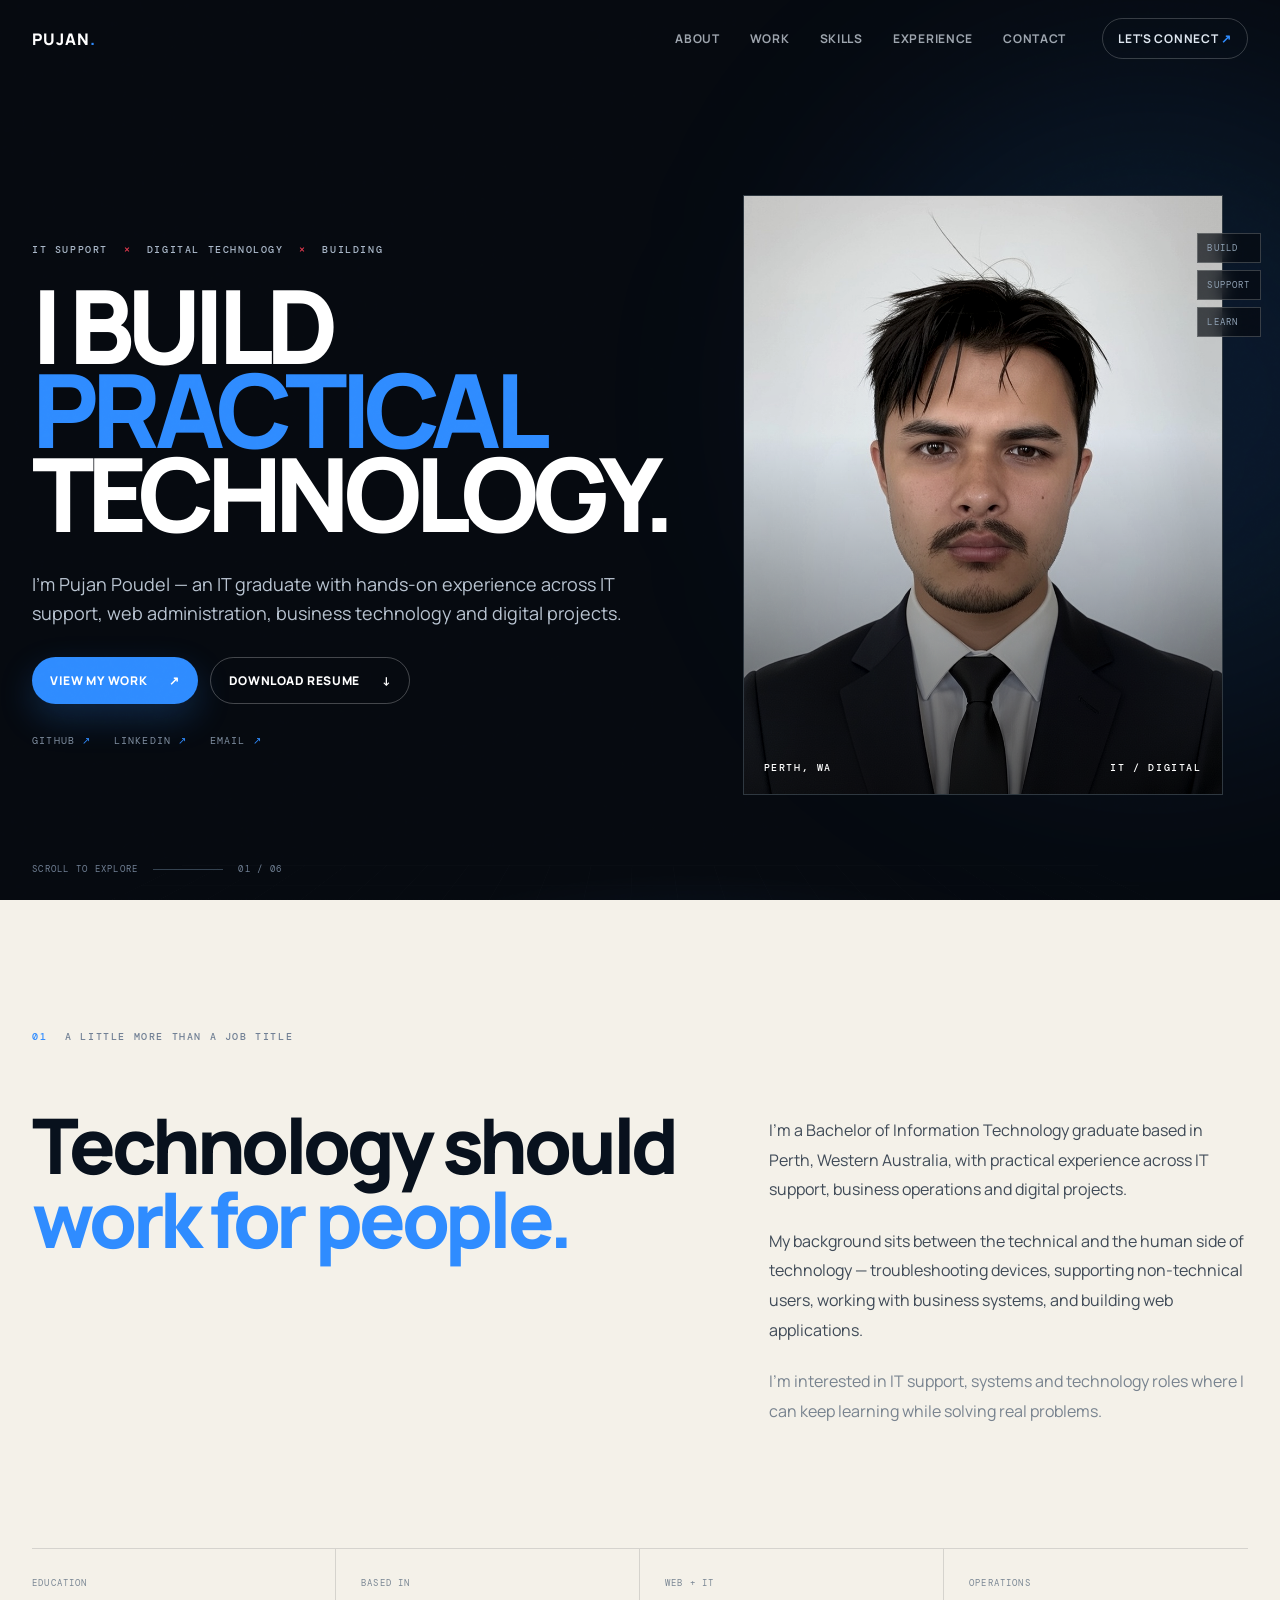
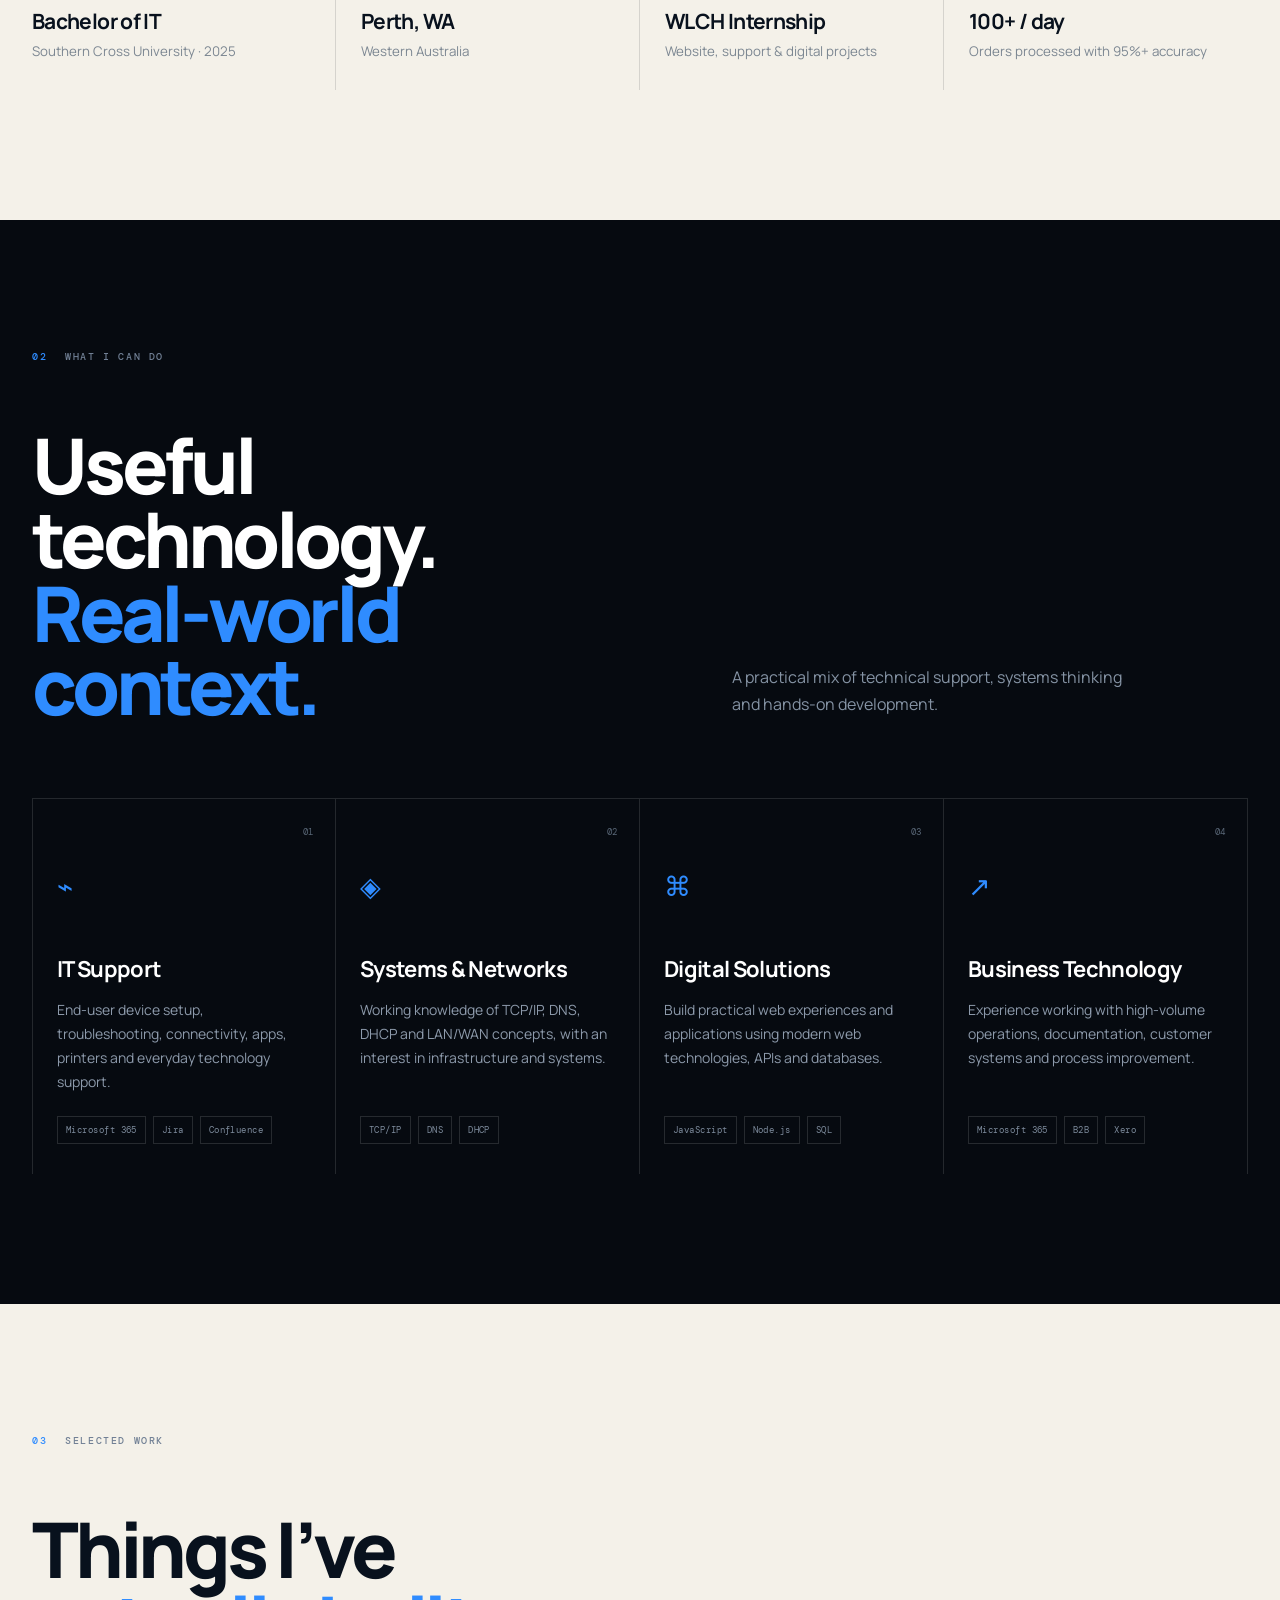
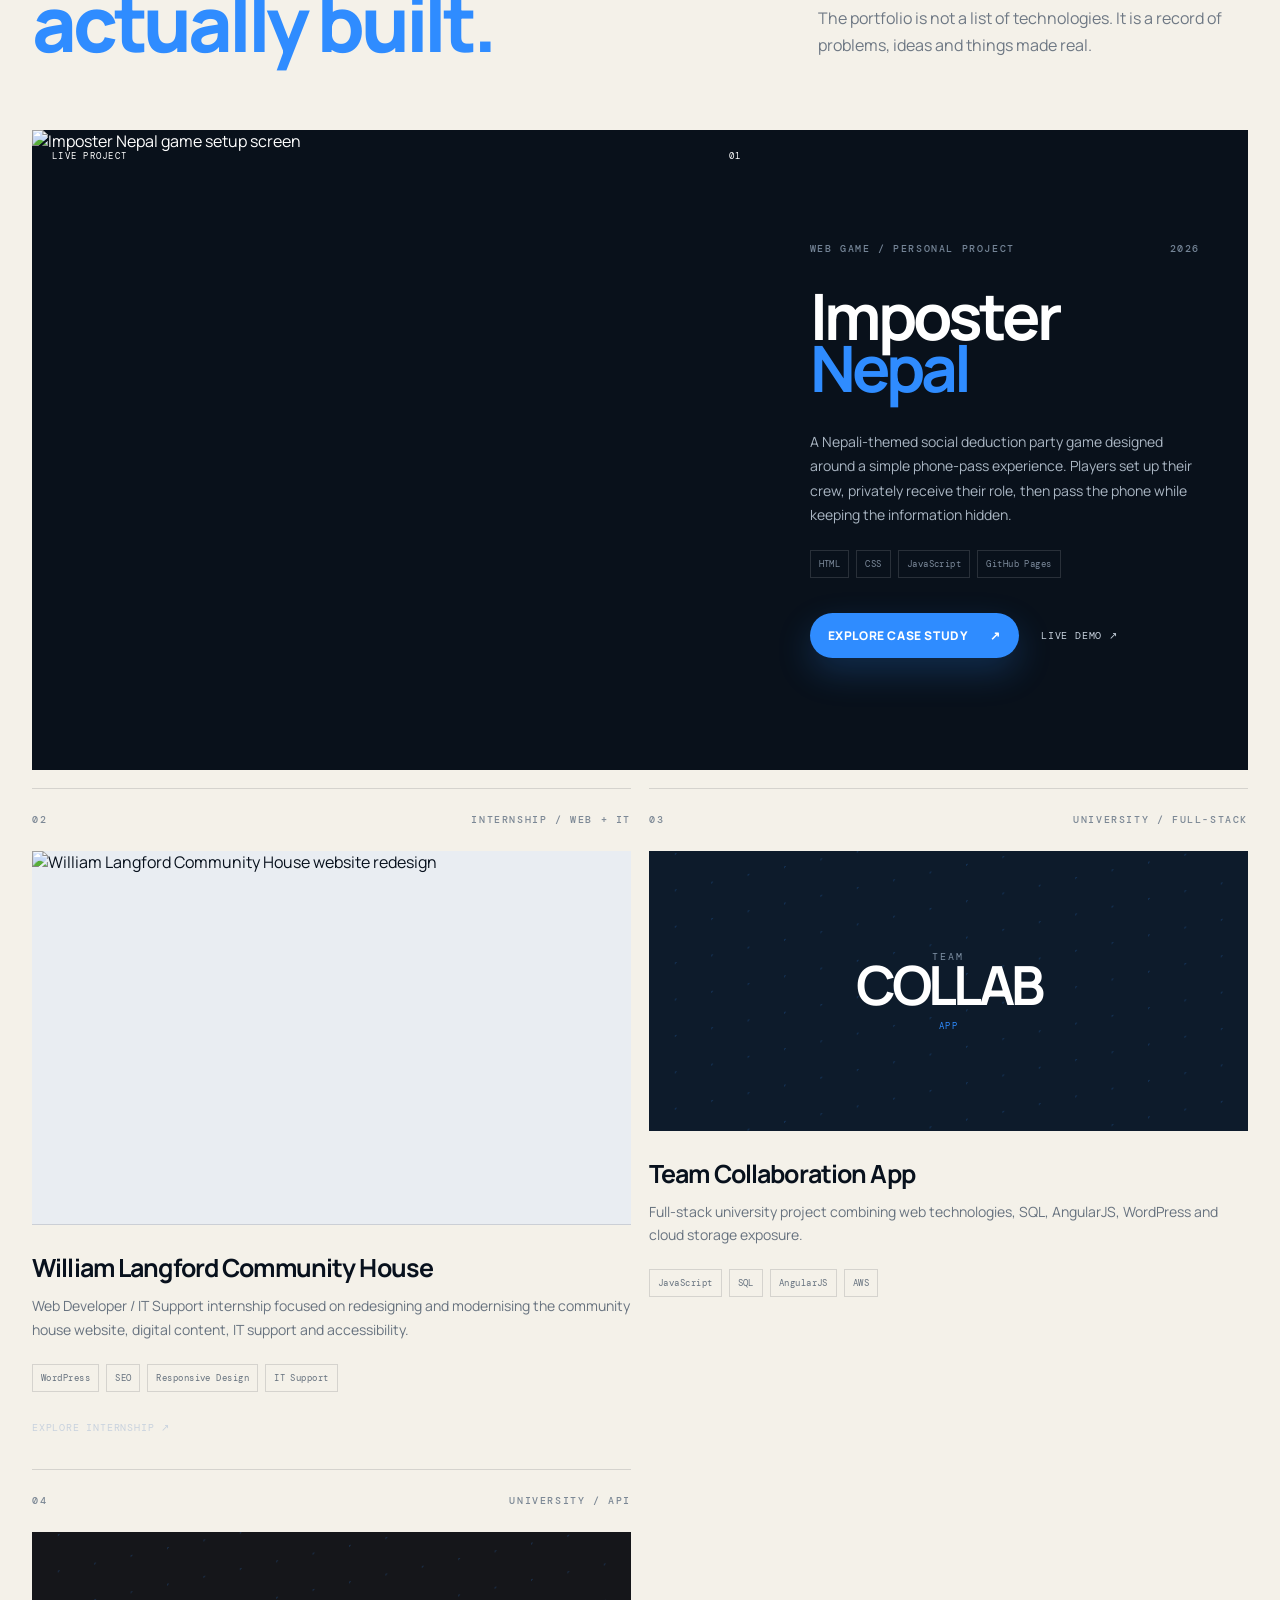
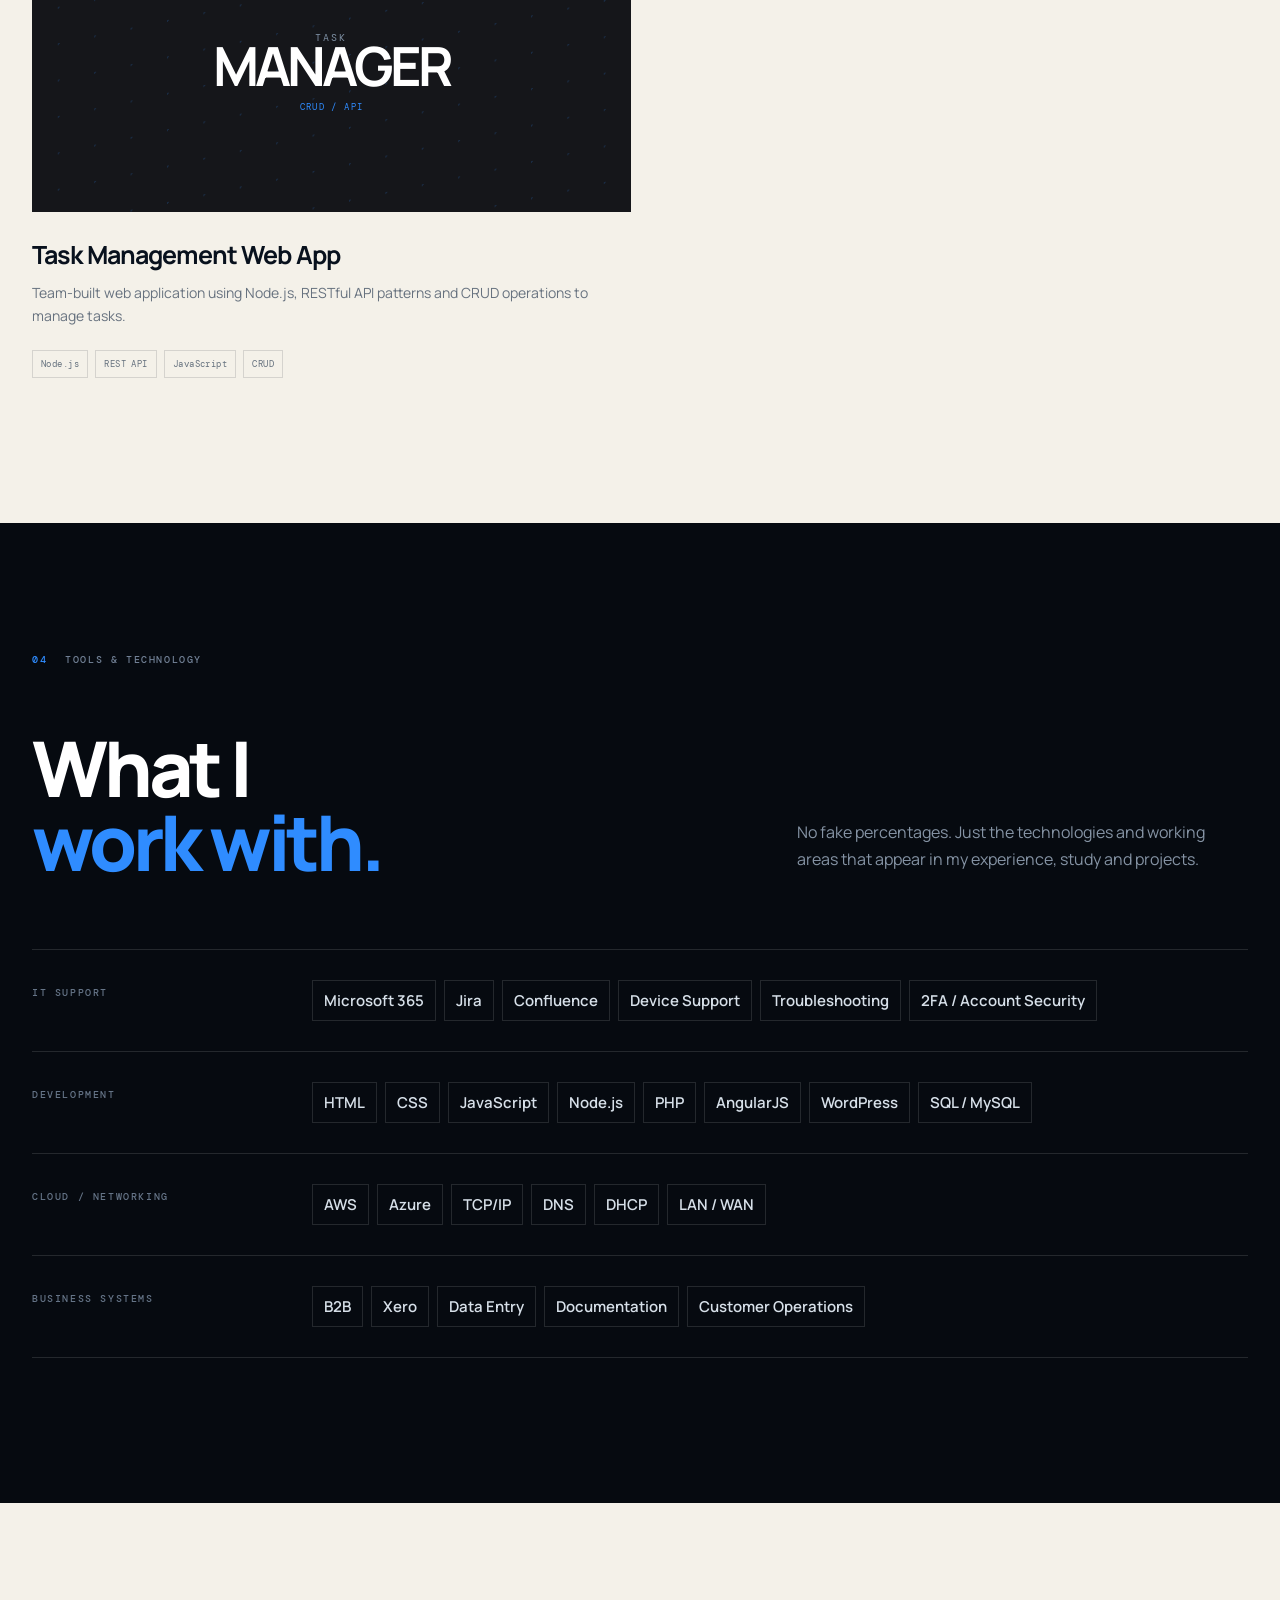
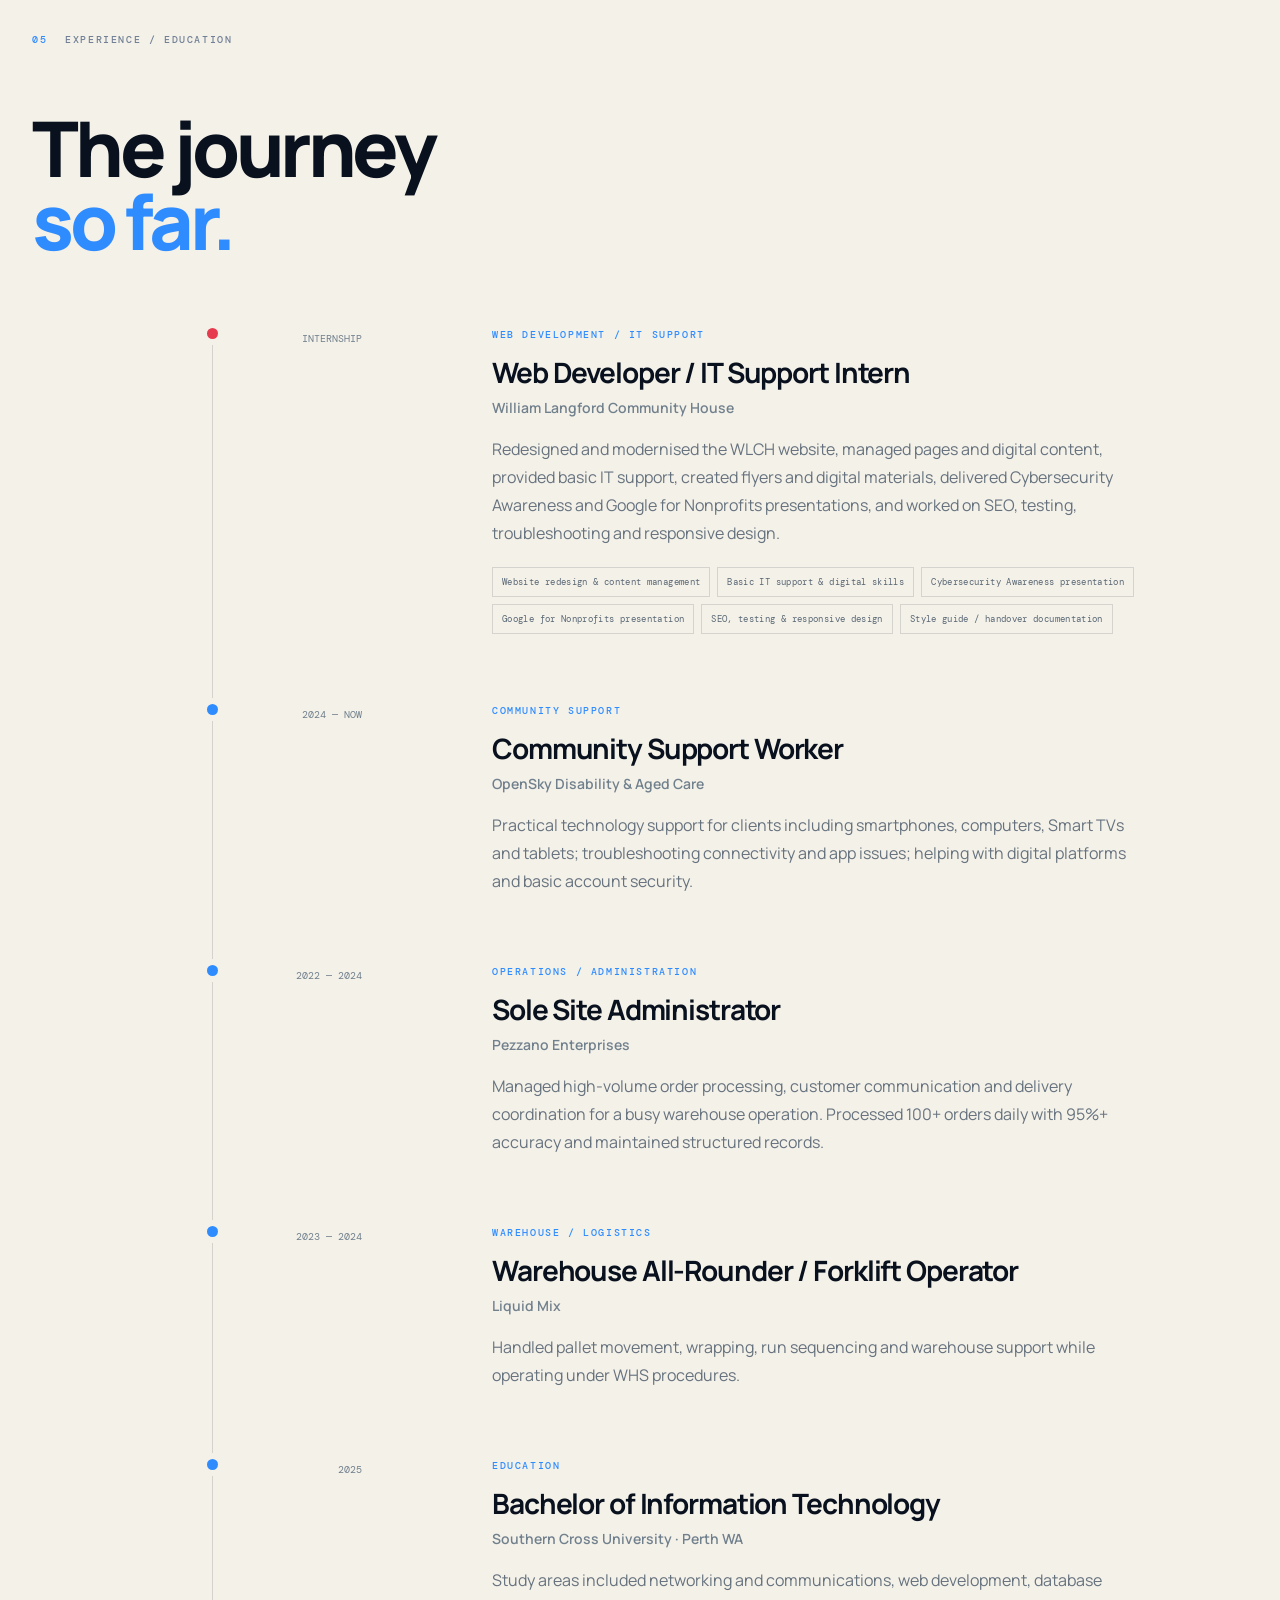
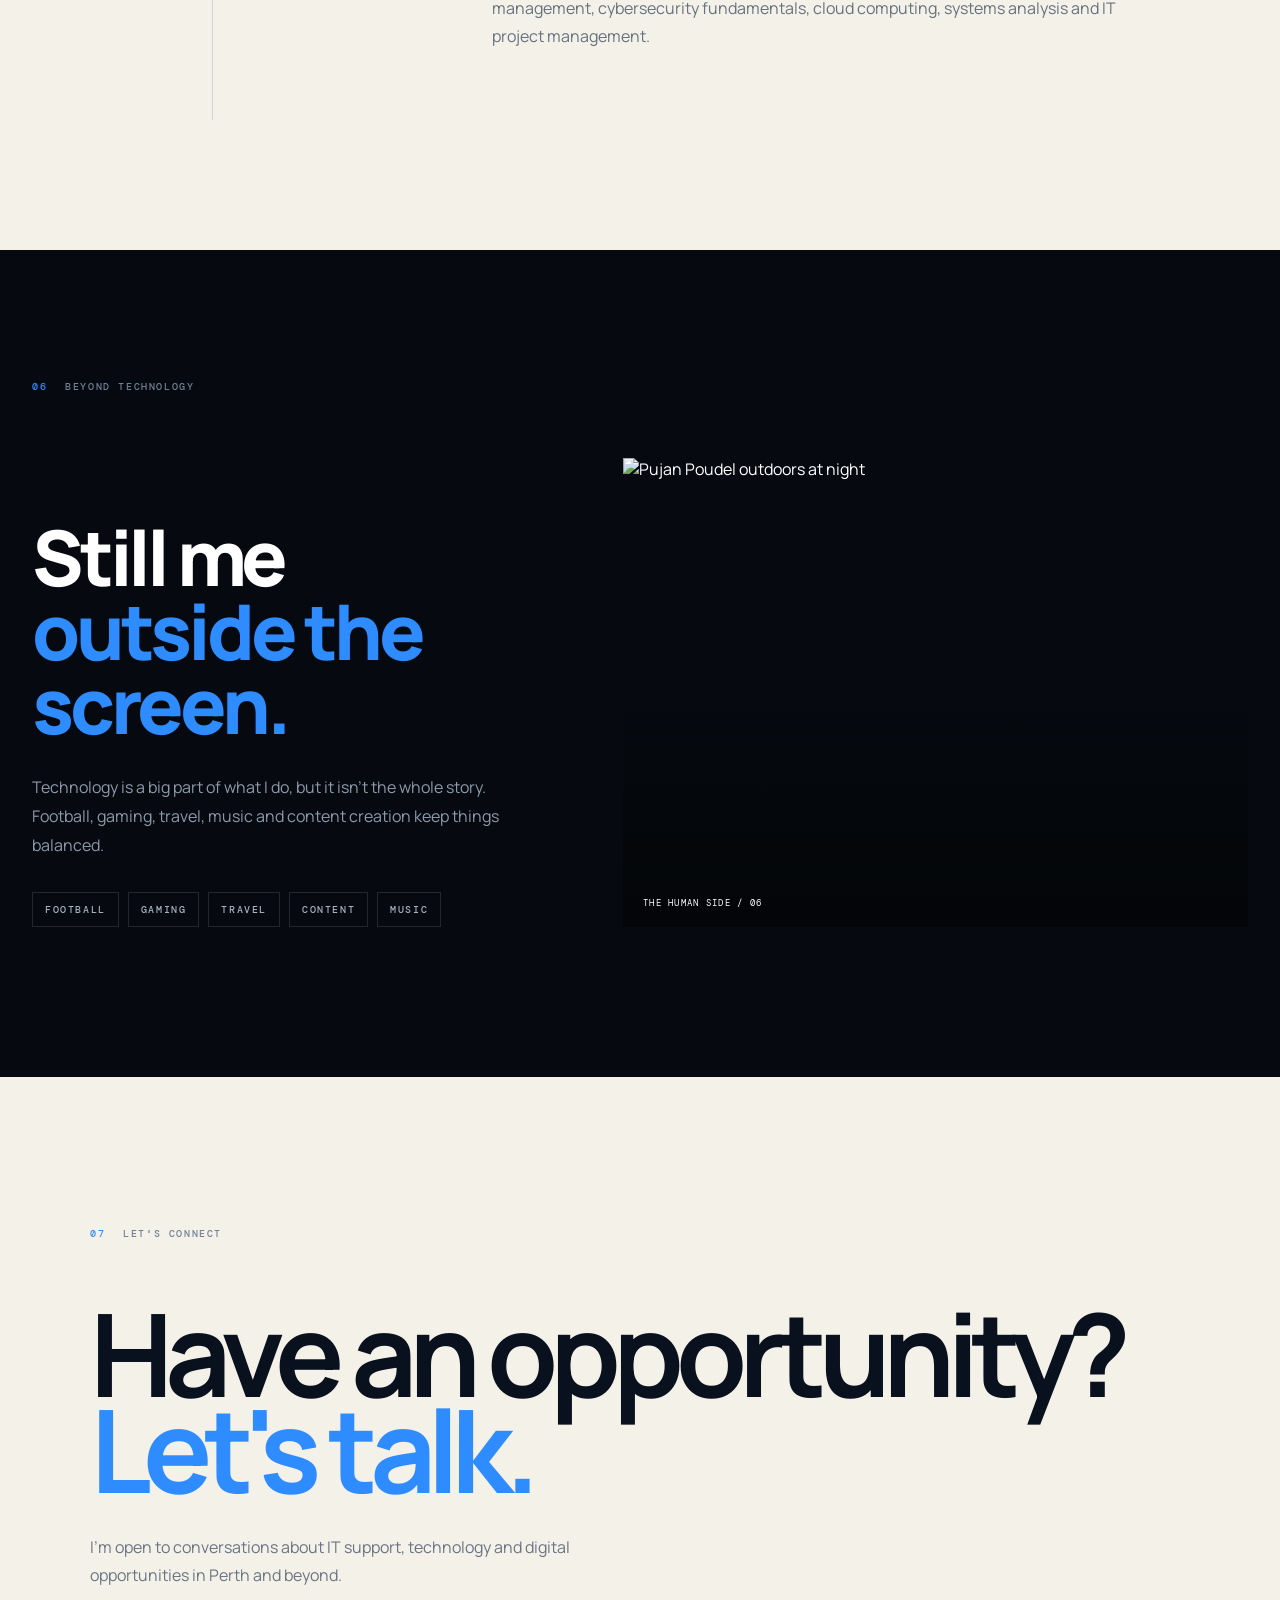
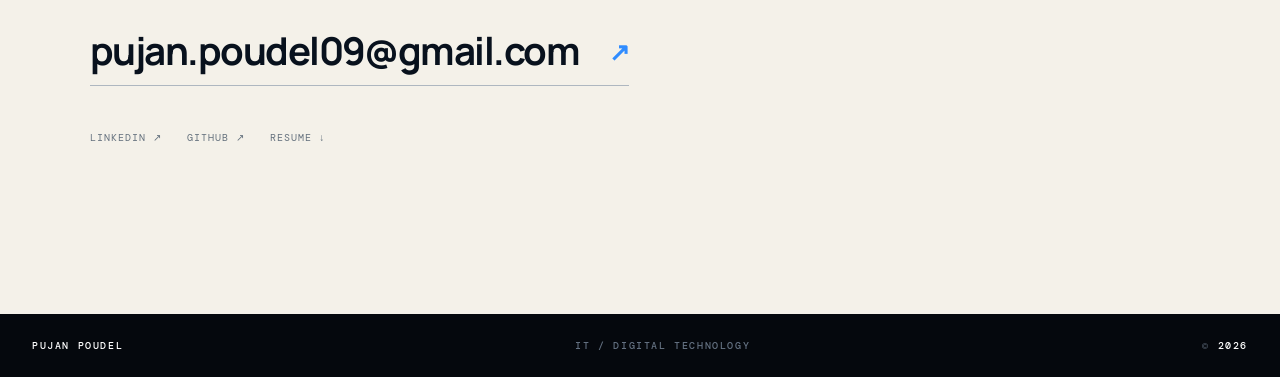
==== commit e0bb6fb9: "Update profile image in hero section" ====
--- a/index.html
+++ b/index.html
@@ -43,7 +43,7 @@
           <div class="hero-links reveal delay-4"><a href="https://github.com/PujanP9" target="_blank" rel="noreferrer">GitHub <span>↗</span></a><a href="https://www.linkedin.com/in/pujanpoudel09" target="_blank" rel="noreferrer">LinkedIn <span>↗</span></a><a href="mailto:pujan.poudel09@gmail.com">Email <span>↗</span></a></div>
         </div>
         <div class="hero-portrait reveal delay-2">
-          <div class="portrait-frame"><img src="assets/images/pujan-headshot.jpg" alt="Pujan Poudel professional portrait" loading="eager"><div class="portrait-shade"></div><div class="portrait-label"><span>PERTH, WA</span><span>IT / DIGITAL</span></div></div>
+          <div class="portrait-frame"><img src="assets/images/pujan-profile.jpg" alt="Pujan Poudel professional portrait" loading="eager"><div class="portrait-shade"></div><div class="portrait-label"><span>PERTH, WA</span><span>IT / DIGITAL</span></div></div>
           <div class="hero-stamp"><span>BUILD</span><span>SUPPORT</span><span>LEARN</span></div>
         </div>
       </div>
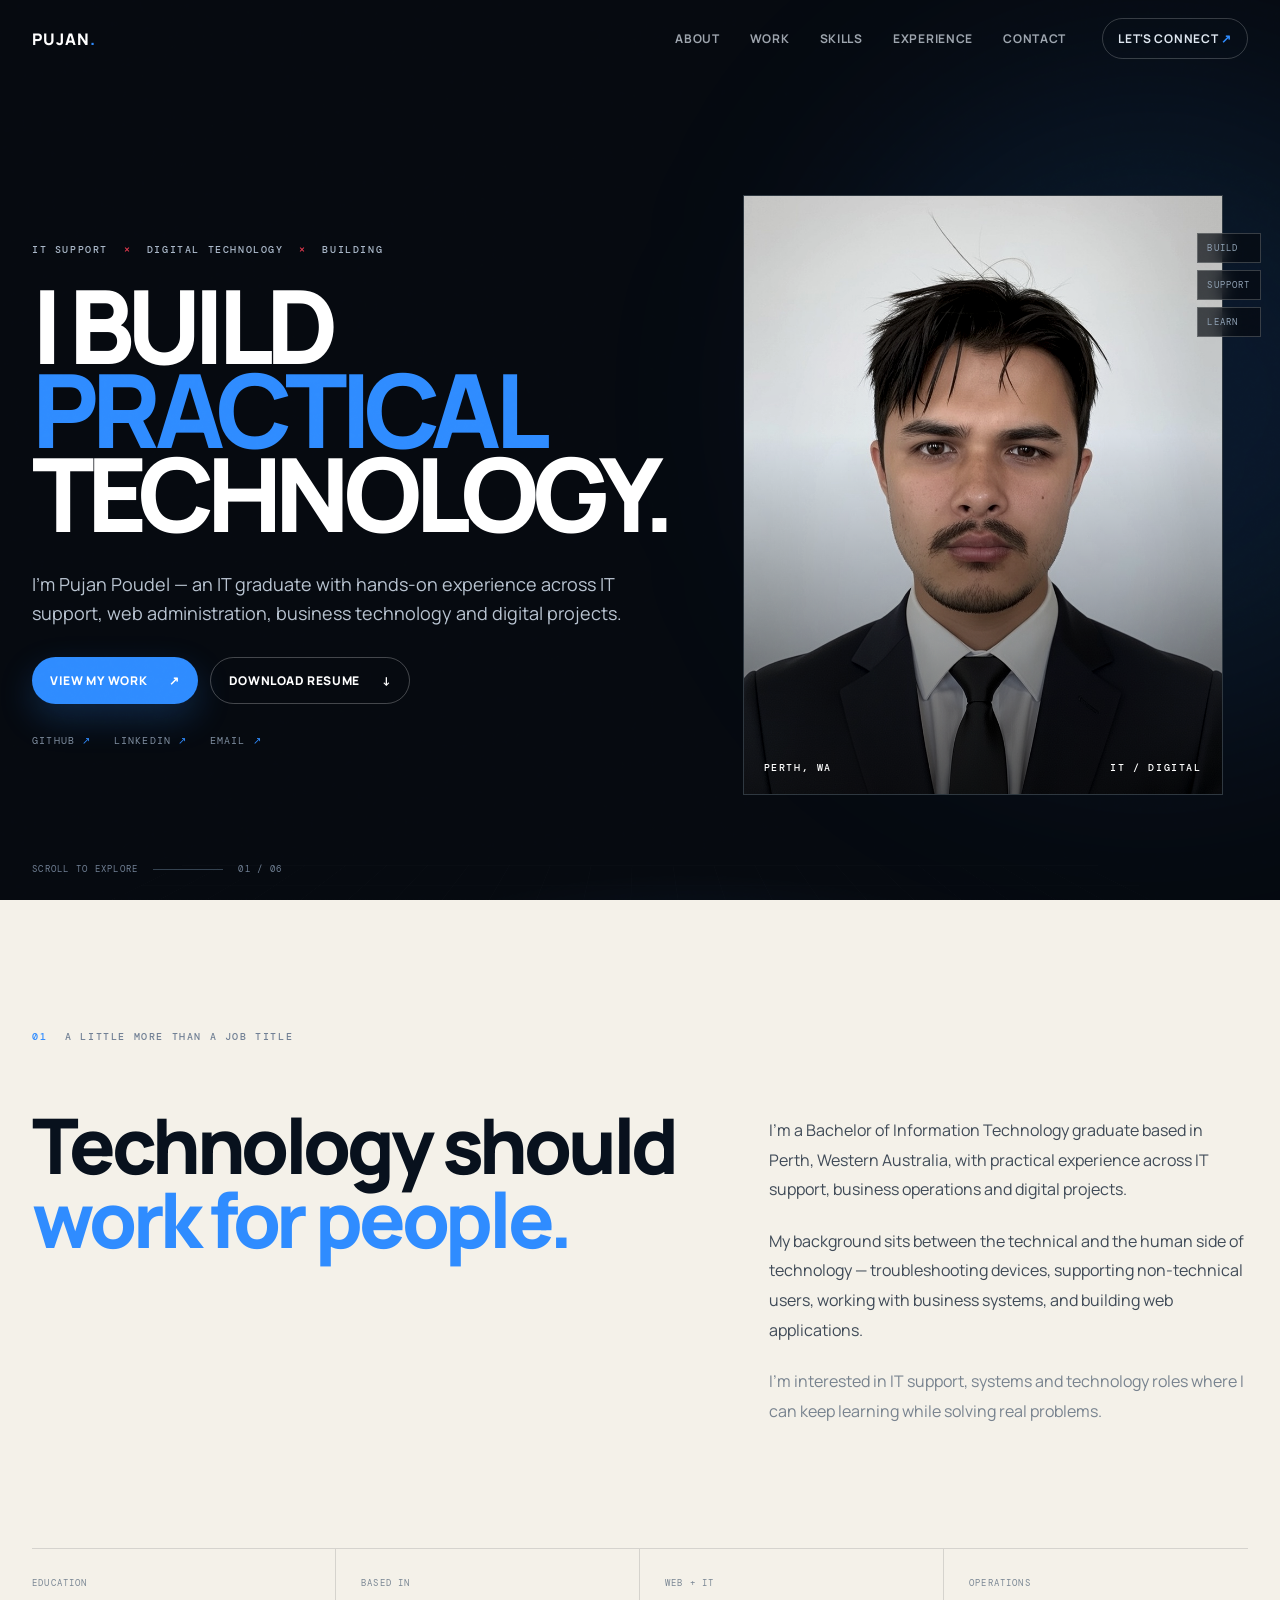
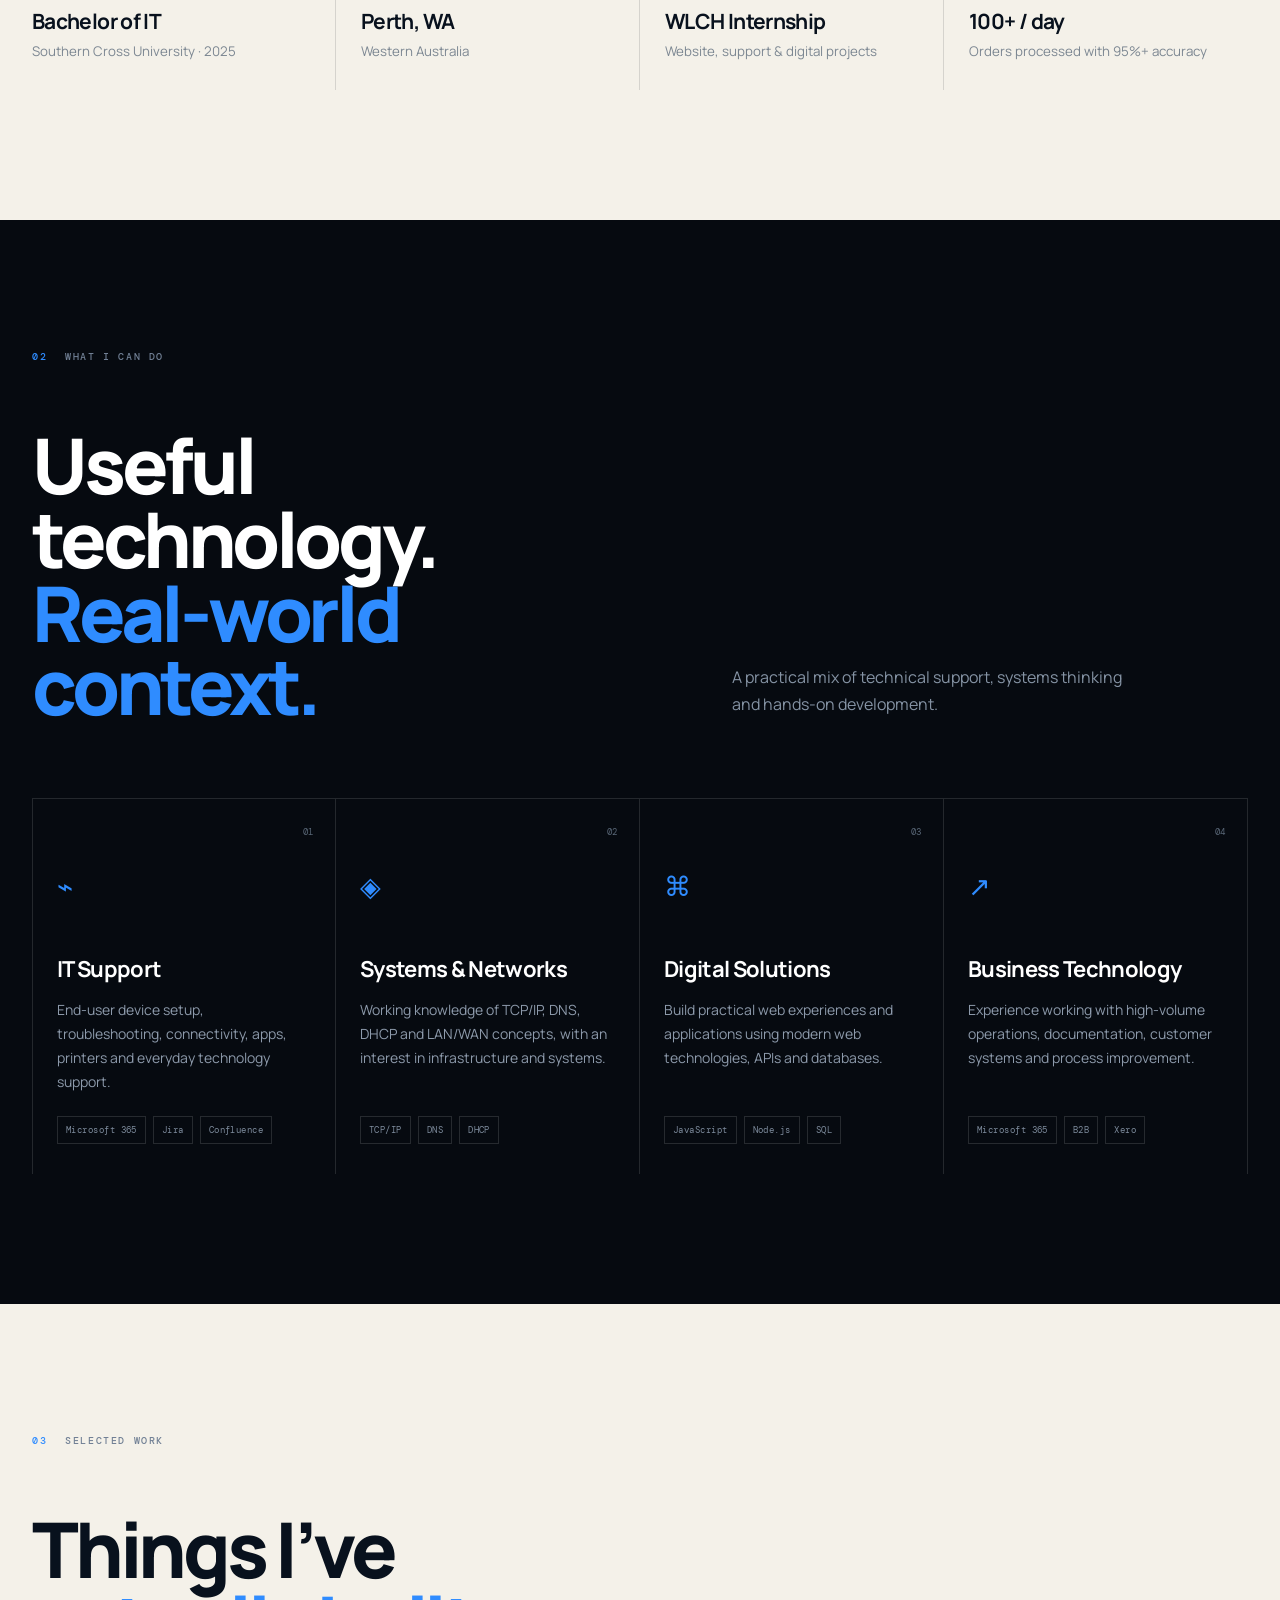
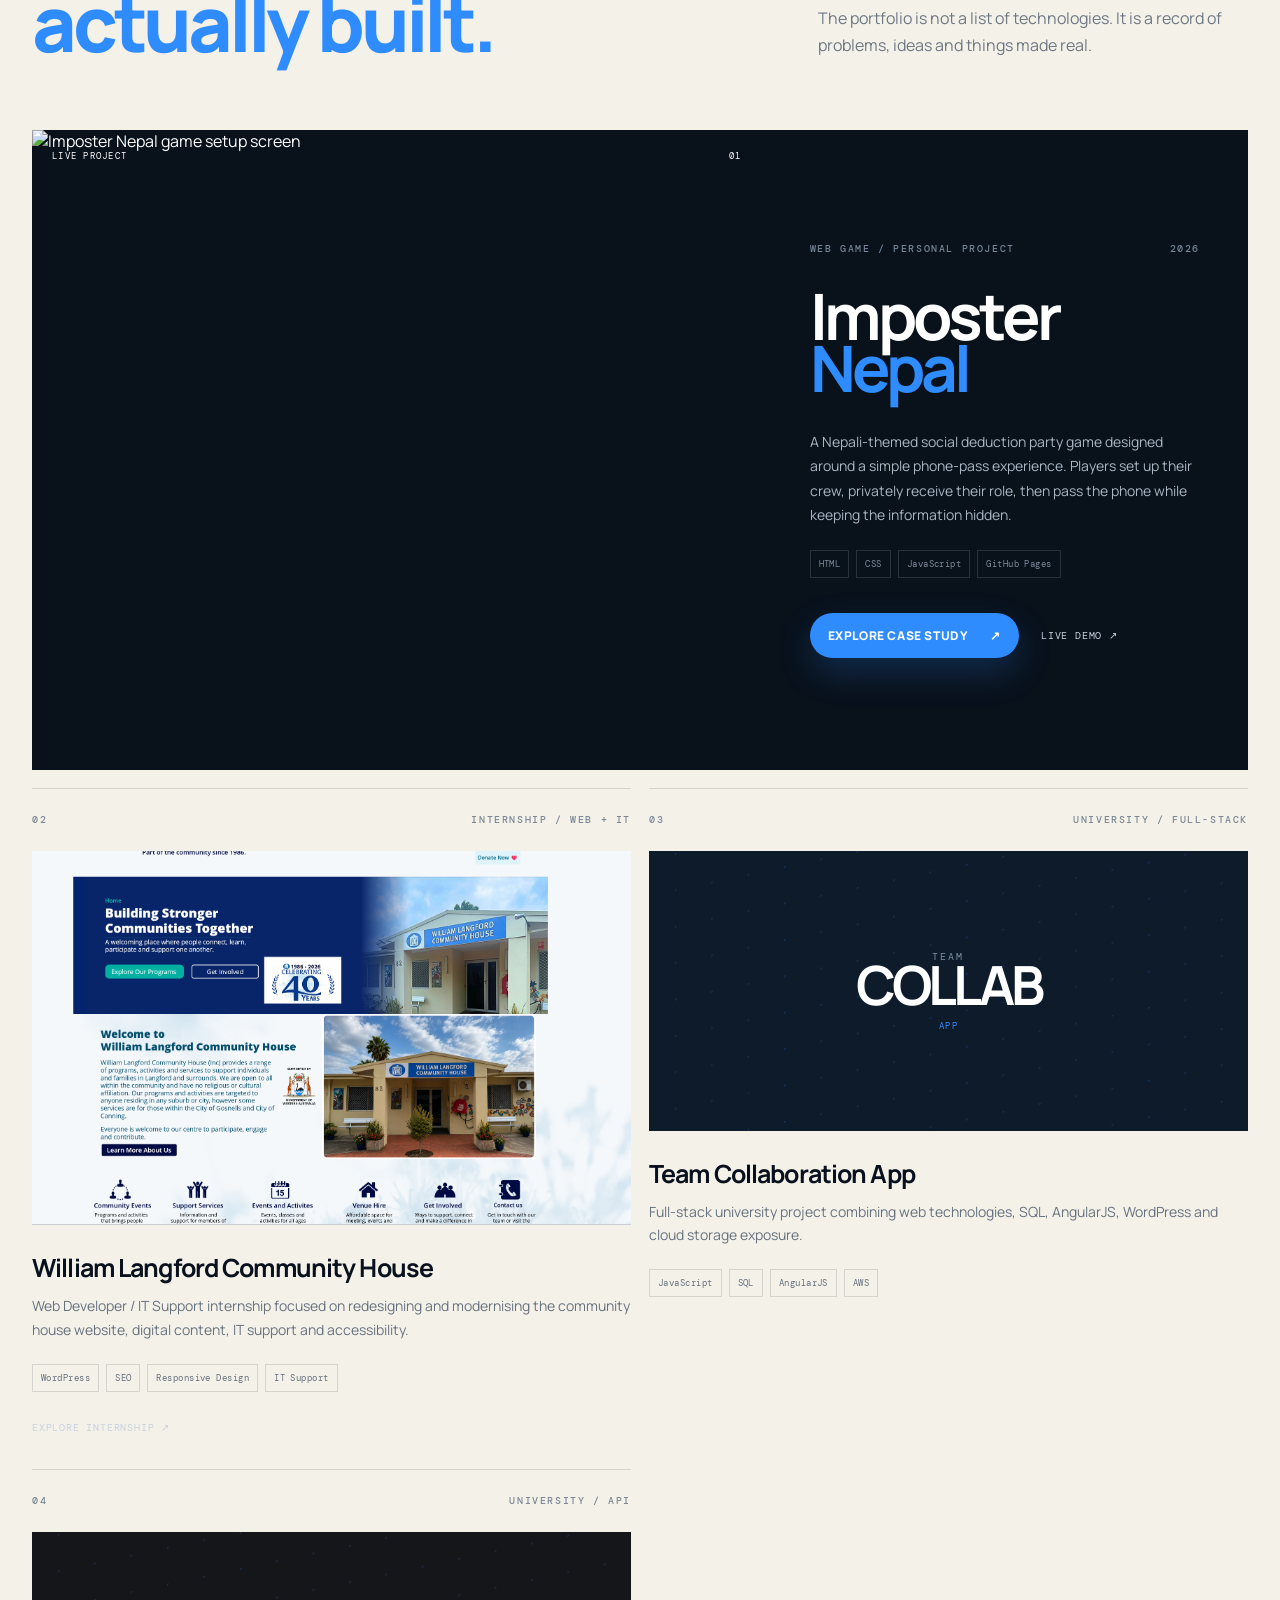
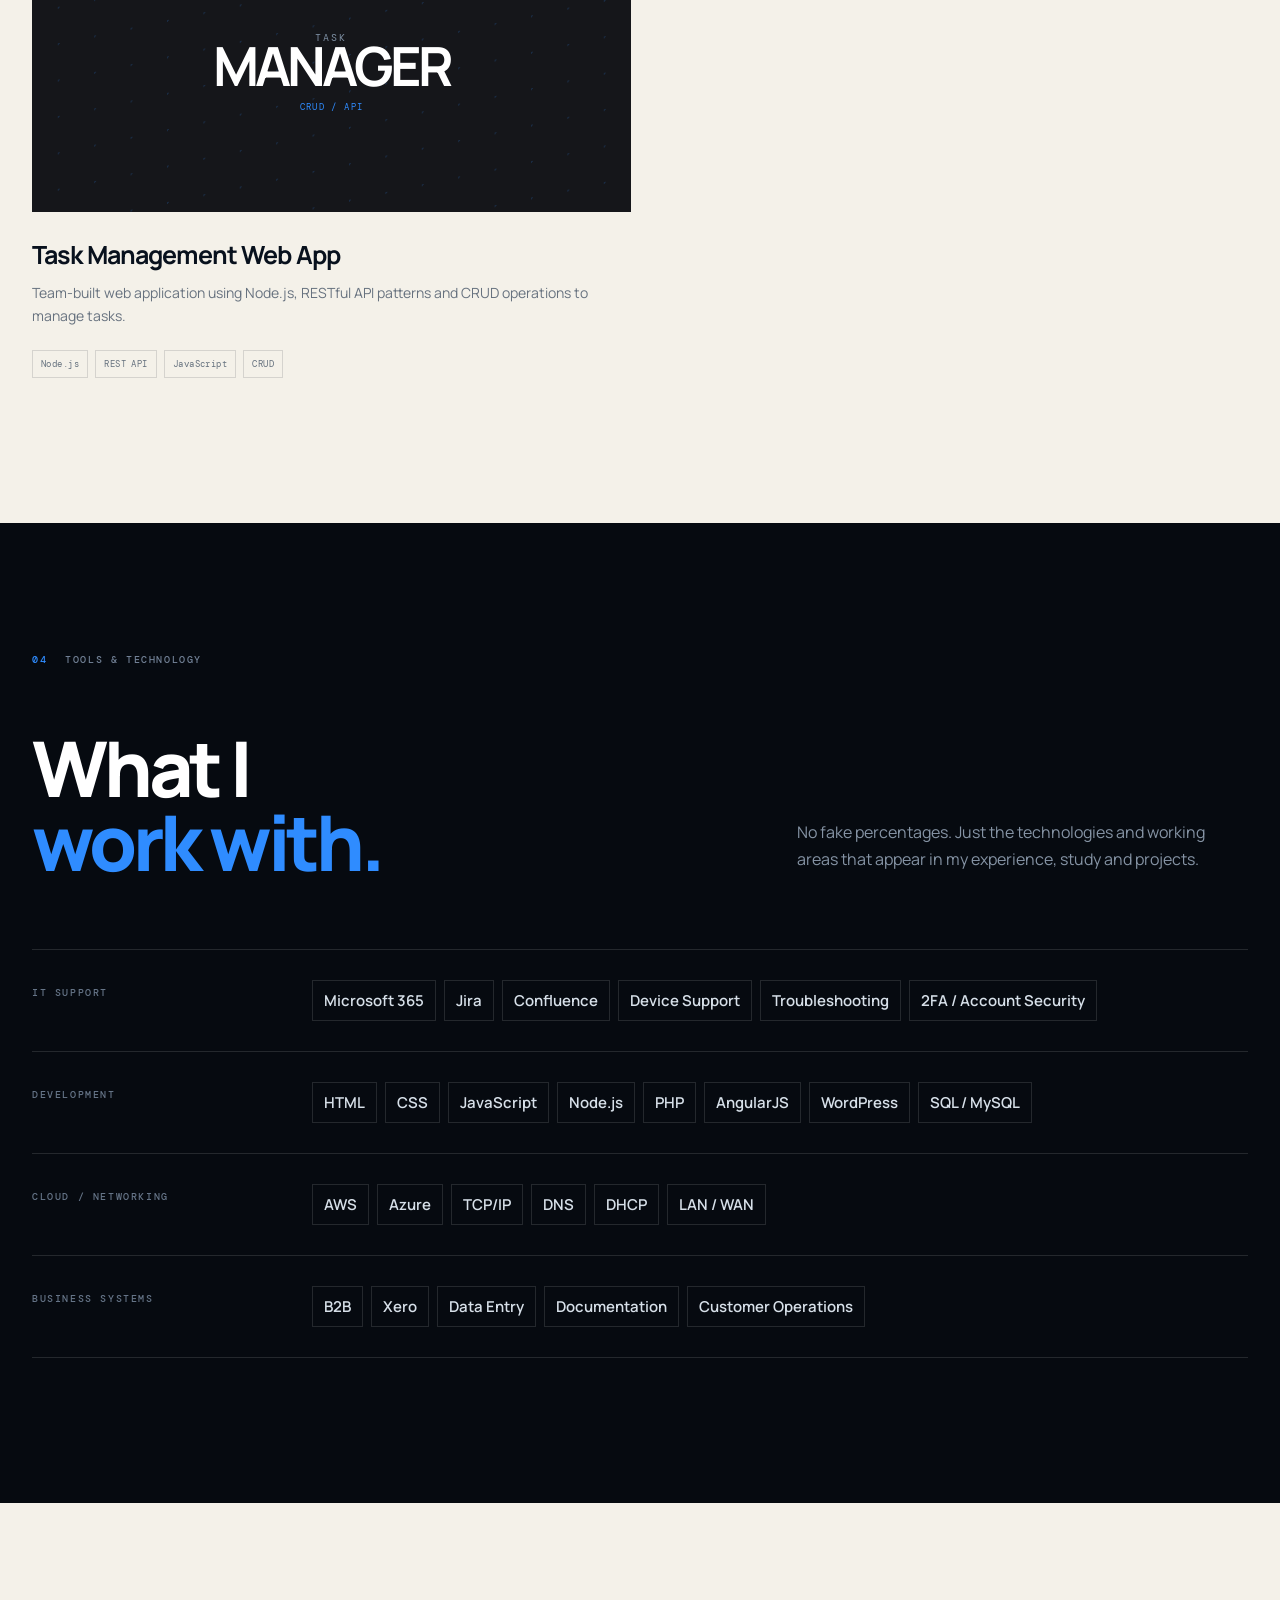
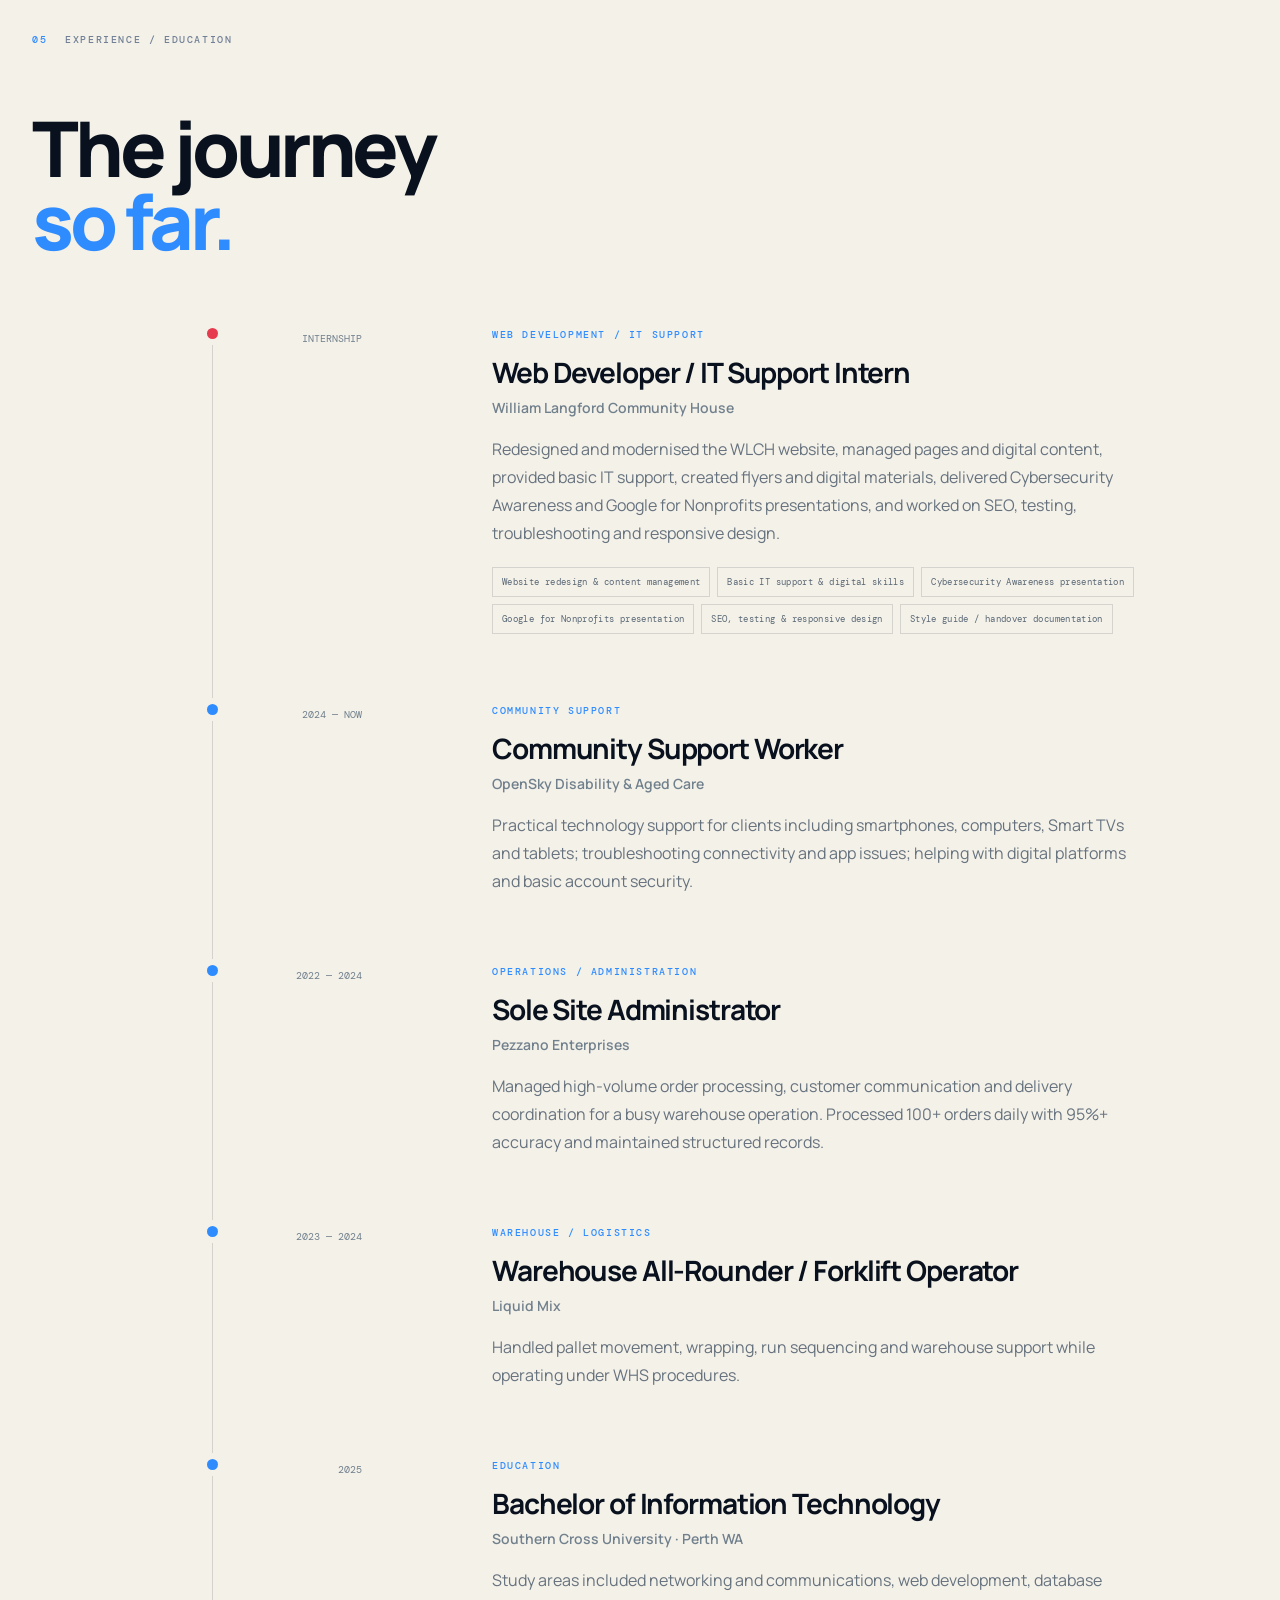
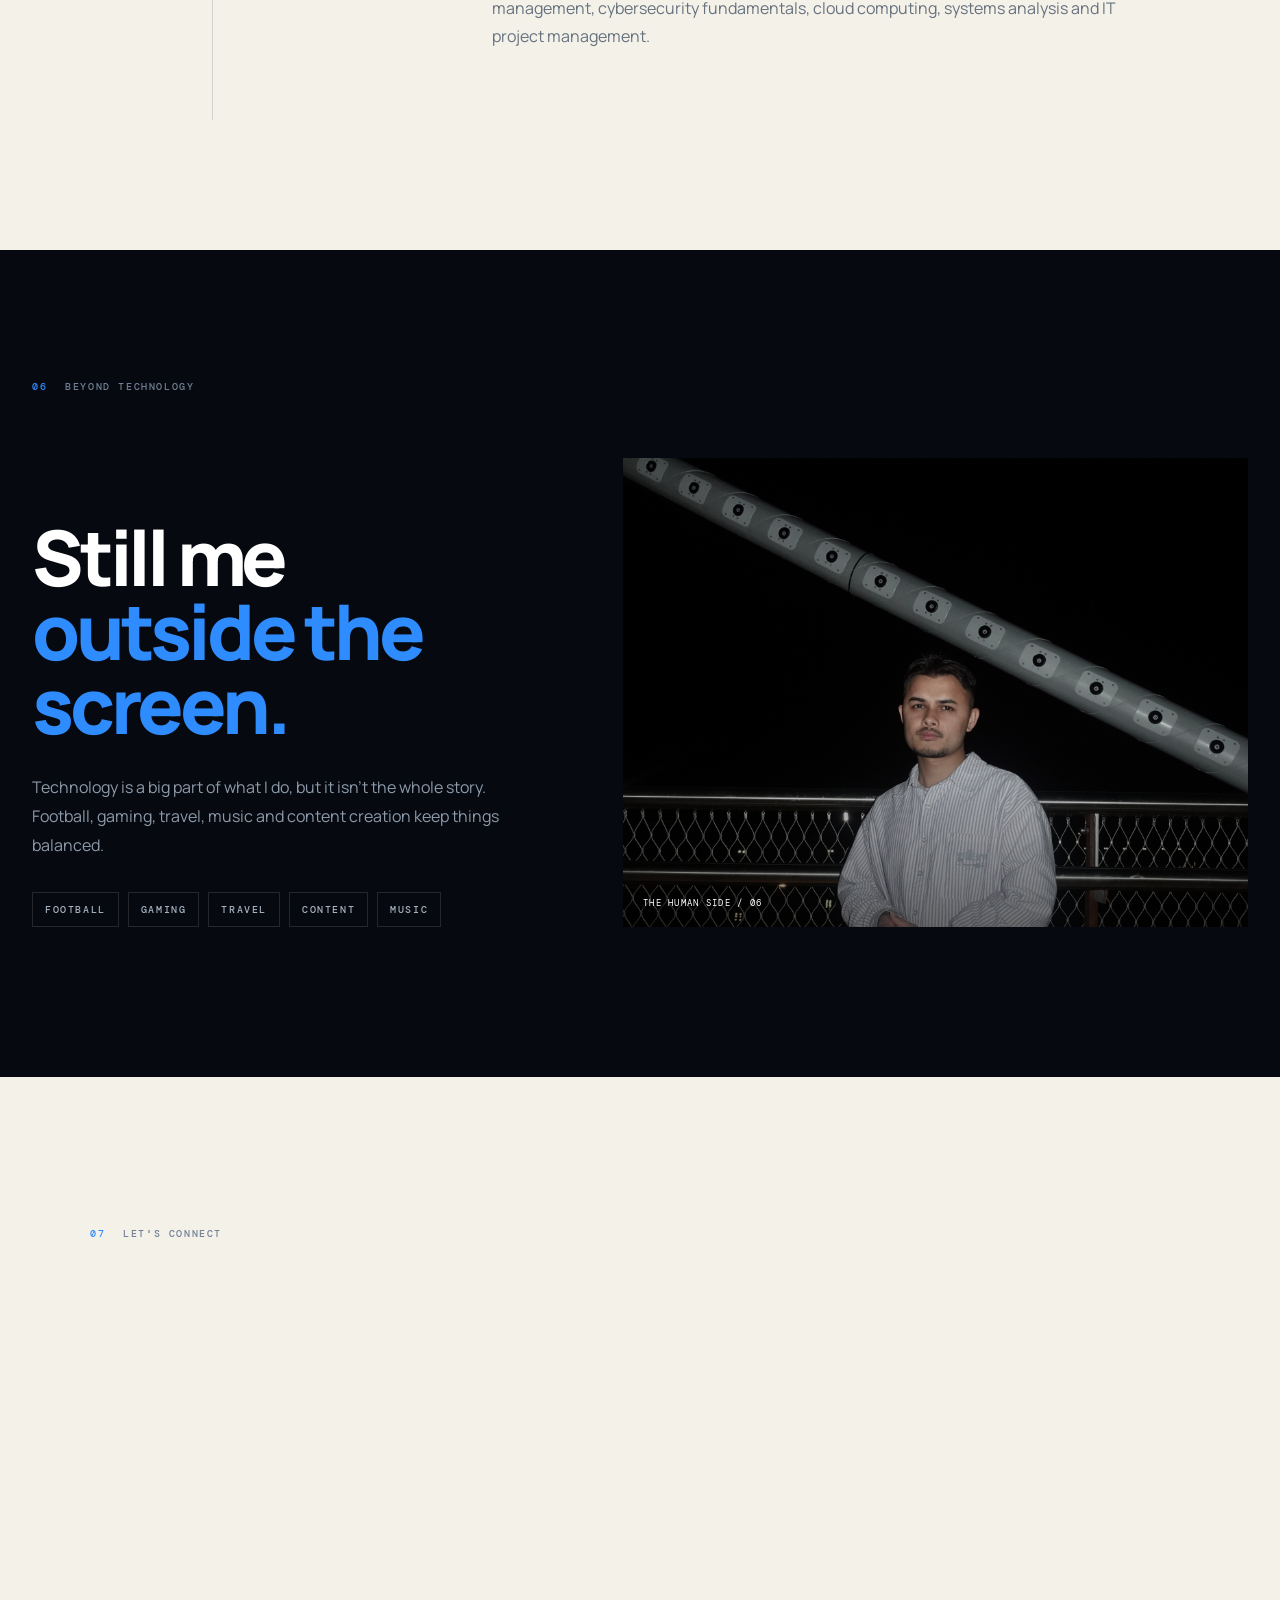
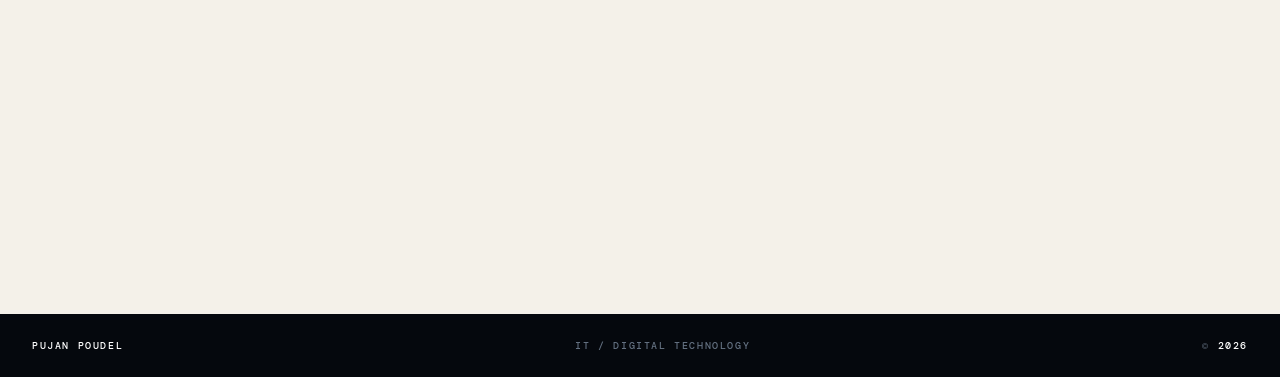
==== commit 7545680f: "Update project images in index.html Updated the project card image for William Langford Community Ho" ====
--- a/index.html
+++ b/index.html
@@ -88,7 +88,7 @@
           <div class="featured-copy"><div class="project-meta"><span>WEB GAME / PERSONAL PROJECT</span><span>2026</span></div><h3>Imposter<br><em>Nepal</em></h3><p>A Nepali-themed social deduction party game designed around a simple phone-pass experience. Players set up their crew, privately receive their role, then pass the phone while keeping the information hidden.</p><div class="project-tags"><span>HTML</span><span>CSS</span><span>JavaScript</span><span>GitHub Pages</span></div><div class="project-actions"><a class="btn btn-primary magnetic" href="projects/imposter-nepal.html">Explore case study <span>↗</span></a><a class="text-link" href="https://pujanp9.github.io/Imposter-Nepal/" target="_blank" rel="noreferrer">Live demo ↗</a></div></div>
         </article>
         <div class="project-grid">
-          <article class="project-card reveal"><div class="project-card-top"><span>02</span><span>INTERNSHIP / WEB + IT</span></div><div class="project-photo"><img src="assets/images/wlch-homepage.png" alt="William Langford Community House website redesign" loading="lazy"></div><h3>William Langford Community House</h3><p>Web Developer / IT Support internship focused on redesigning and modernising the community house website, digital content, IT support and accessibility.</p><div class="project-tags"><span>WordPress</span><span>SEO</span><span>Responsive Design</span><span>IT Support</span></div><div class="project-card-action"><a class="text-link" href="projects/wlch.html">Explore internship ↗</a></div></article>
+          <article class="project-card reveal"><div class="project-card-top"><span>02</span><span>INTERNSHIP / WEB + IT</span></div><div class="project-photo"><img src="assets/images/website.png" alt="William Langford Community House website redesign" loading="lazy"></div><h3>William Langford Community House</h3><p>Web Developer / IT Support internship focused on redesigning and modernising the community house website, digital content, IT support and accessibility.</p><div class="project-tags"><span>WordPress</span><span>SEO</span><span>Responsive Design</span><span>IT Support</span></div><div class="project-card-action"><a class="text-link" href="projects/wlch.html">Explore internship ↗</a></div></article>
           <article class="project-card reveal delay-1"><div class="project-card-top"><span>03</span><span>UNIVERSITY / FULL-STACK</span></div><div class="project-placeholder"><div><span class="mono">TEAM</span><strong>COLLAB</strong><span>APP</span></div></div><h3>Team Collaboration App</h3><p>Full-stack university project combining web technologies, SQL, AngularJS, WordPress and cloud storage exposure.</p><div class="project-tags"><span>JavaScript</span><span>SQL</span><span>AngularJS</span><span>AWS</span></div></article>
           <article class="project-card reveal"><div class="project-card-top"><span>04</span><span>UNIVERSITY / API</span></div><div class="project-placeholder alt"><div><span class="mono">TASK</span><strong>MANAGER</strong><span>CRUD / API</span></div></div><h3>Task Management Web App</h3><p>Team-built web application using Node.js, RESTful API patterns and CRUD operations to manage tasks.</p><div class="project-tags"><span>Node.js</span><span>REST API</span><span>JavaScript</span><span>CRUD</span></div></article>
         </div>
@@ -127,7 +127,7 @@
         <div class="section-top"><span class="section-num">06</span><span class="section-kicker">BEYOND TECHNOLOGY</span></div>
         <div class="personal-grid">
           <div class="personal-copy"><h2 class="display reveal">Still me<br><em>outside the screen.</em></h2><p class="reveal delay-1">Technology is a big part of what I do, but it isn't the whole story. Football, gaming, travel, music and content creation keep things balanced.</p><div class="interest-list reveal delay-2"><span>FOOTBALL</span><span>GAMING</span><span>TRAVEL</span><span>CONTENT</span><span>MUSIC</span></div></div>
-          <div class="personal-image reveal delay-1"><img src="assets/images/pujan-personal.jpg" alt="Pujan Poudel outdoors at night" loading="lazy"><span>THE HUMAN SIDE / 06</span></div>
+          <div class="personal-image reveal delay-1"><img src="assets/images/My pic.JPG" alt="Pujan Poudel outdoors at night" loading="lazy"><span>THE HUMAN SIDE / 06</span></div>
         </div>
       </div>
     </section>
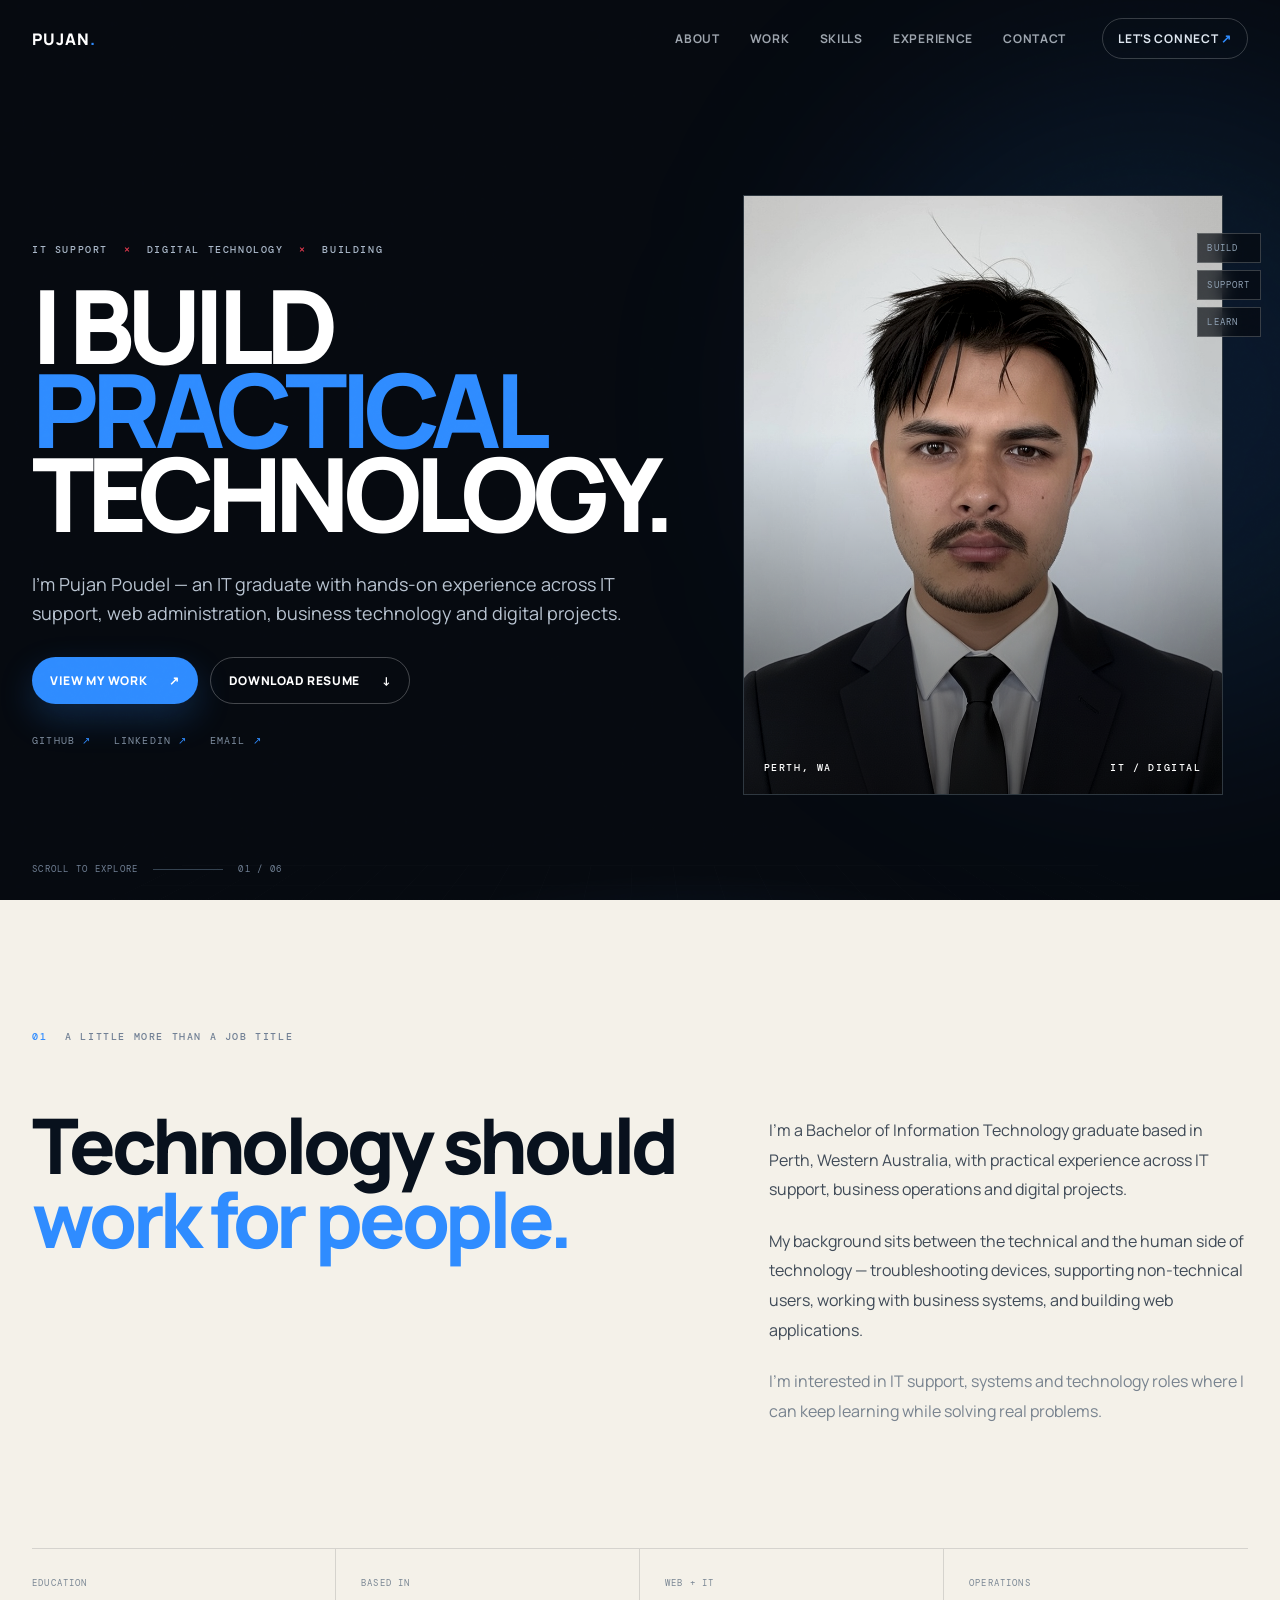
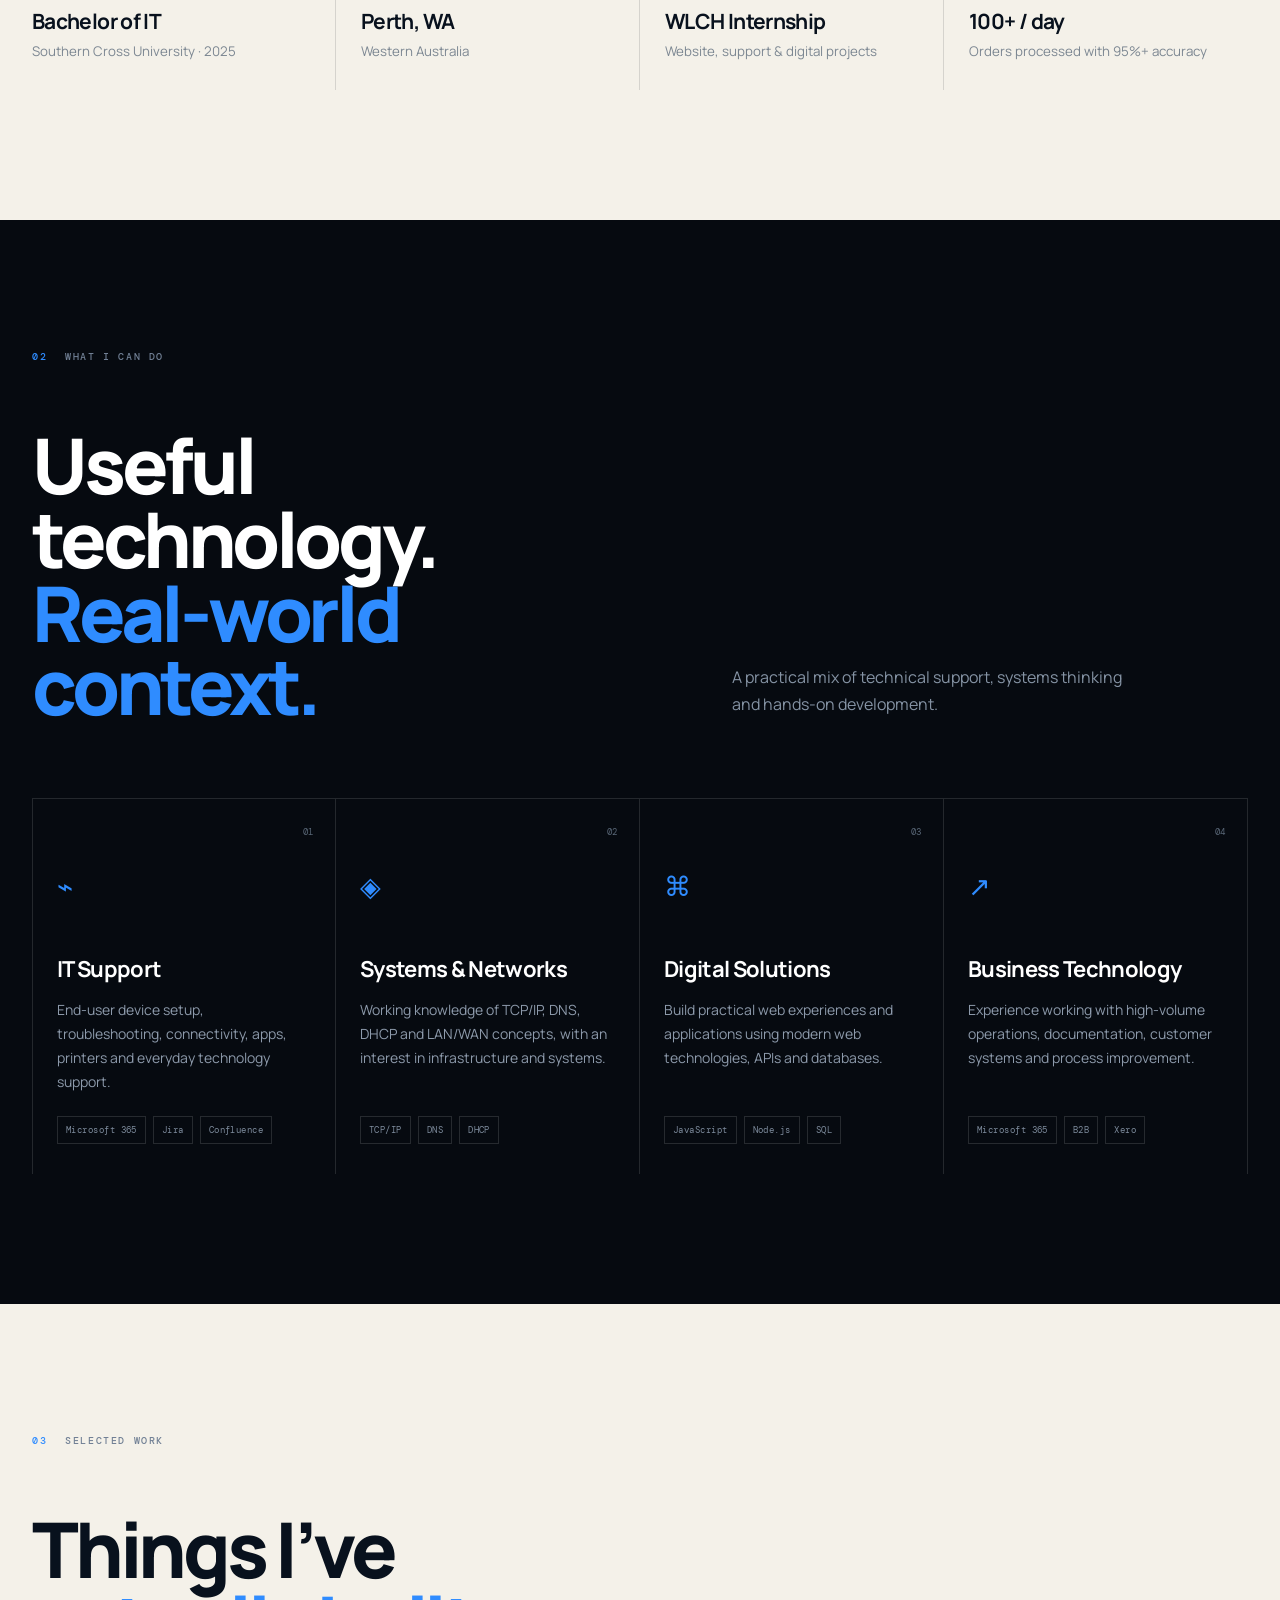
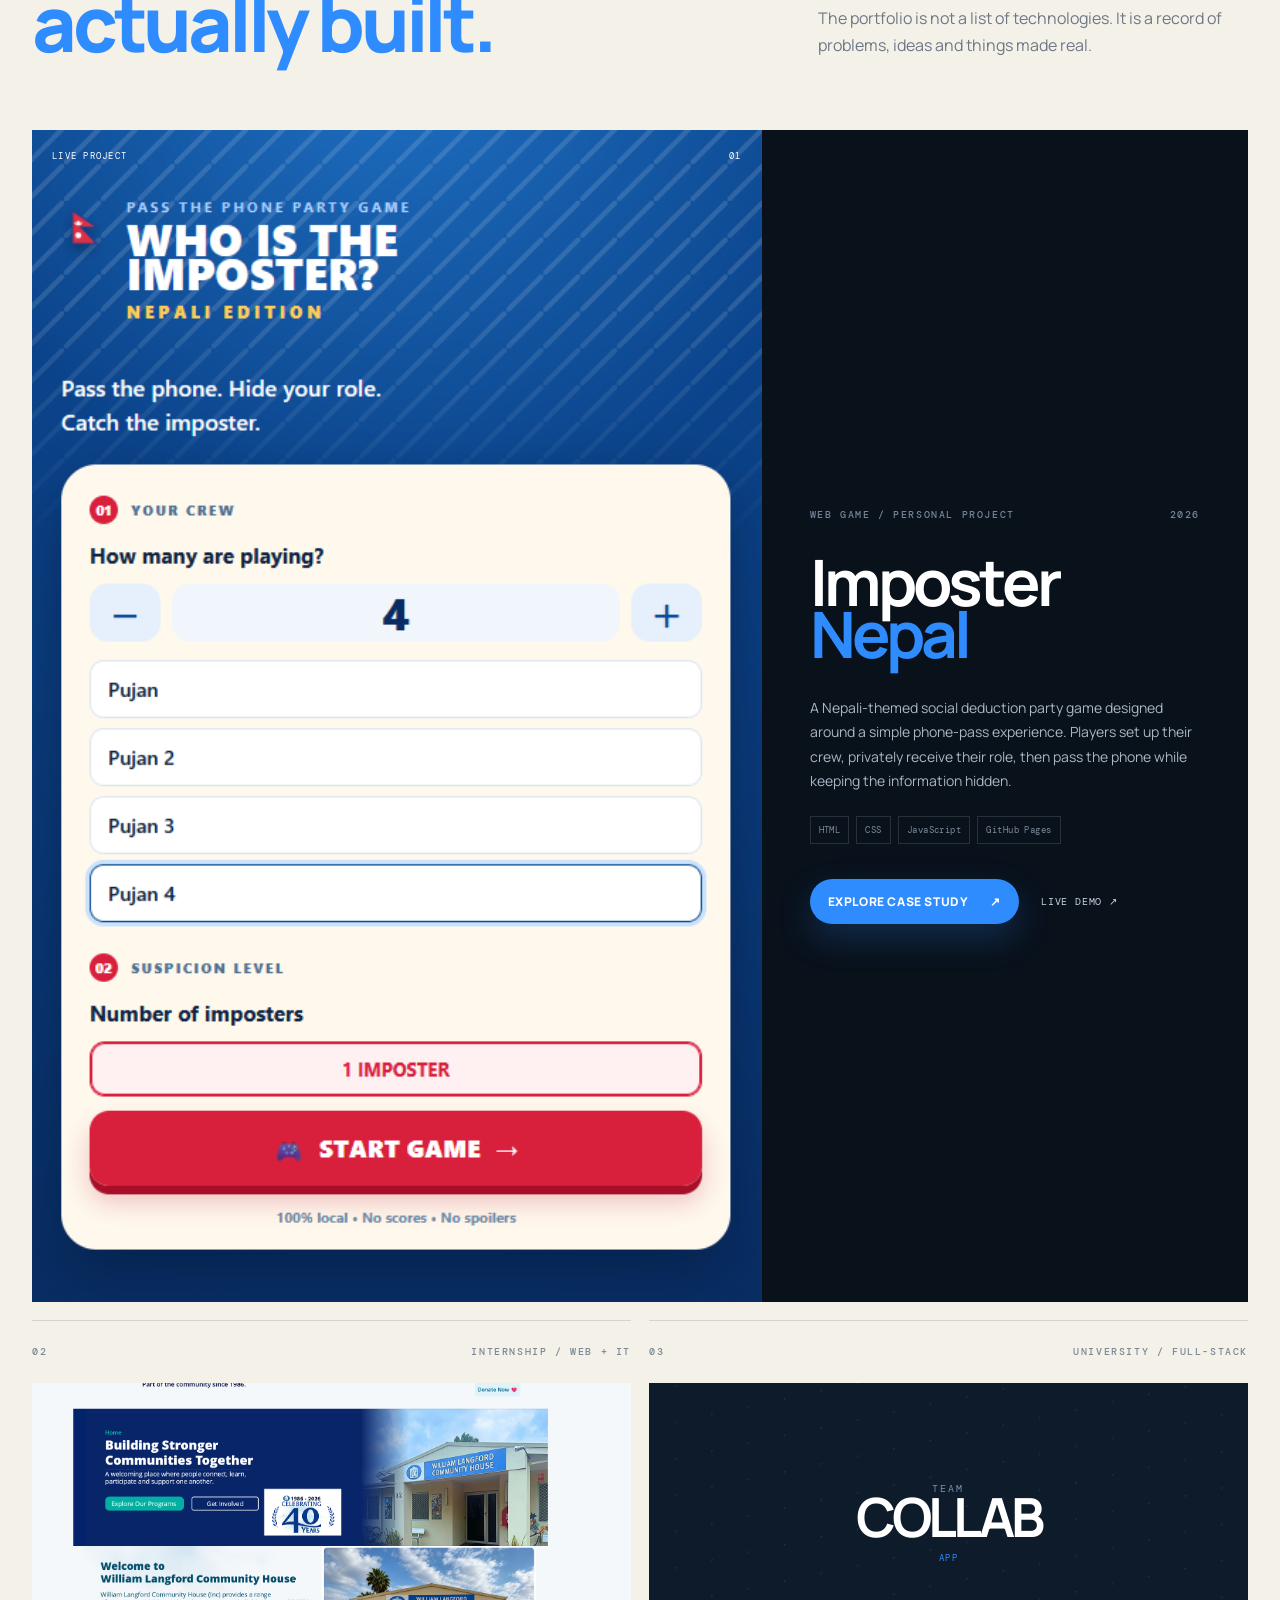
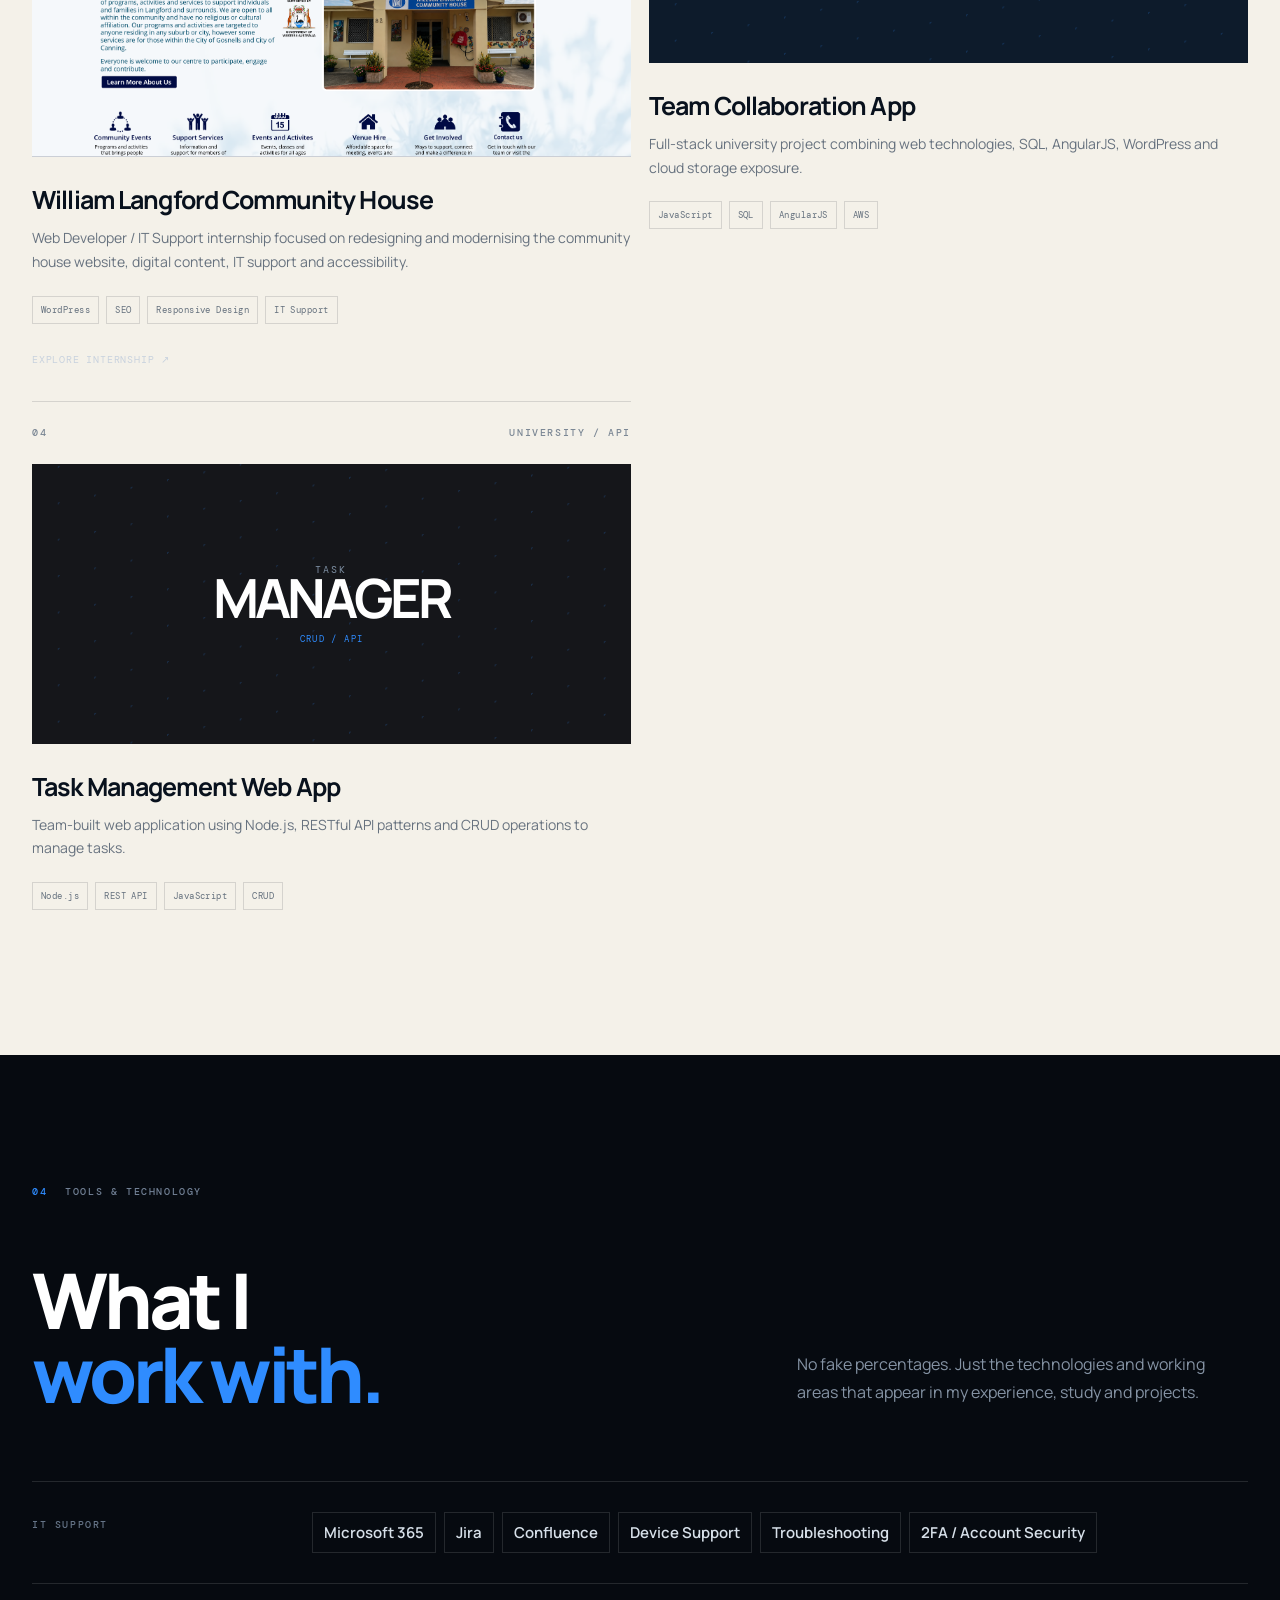
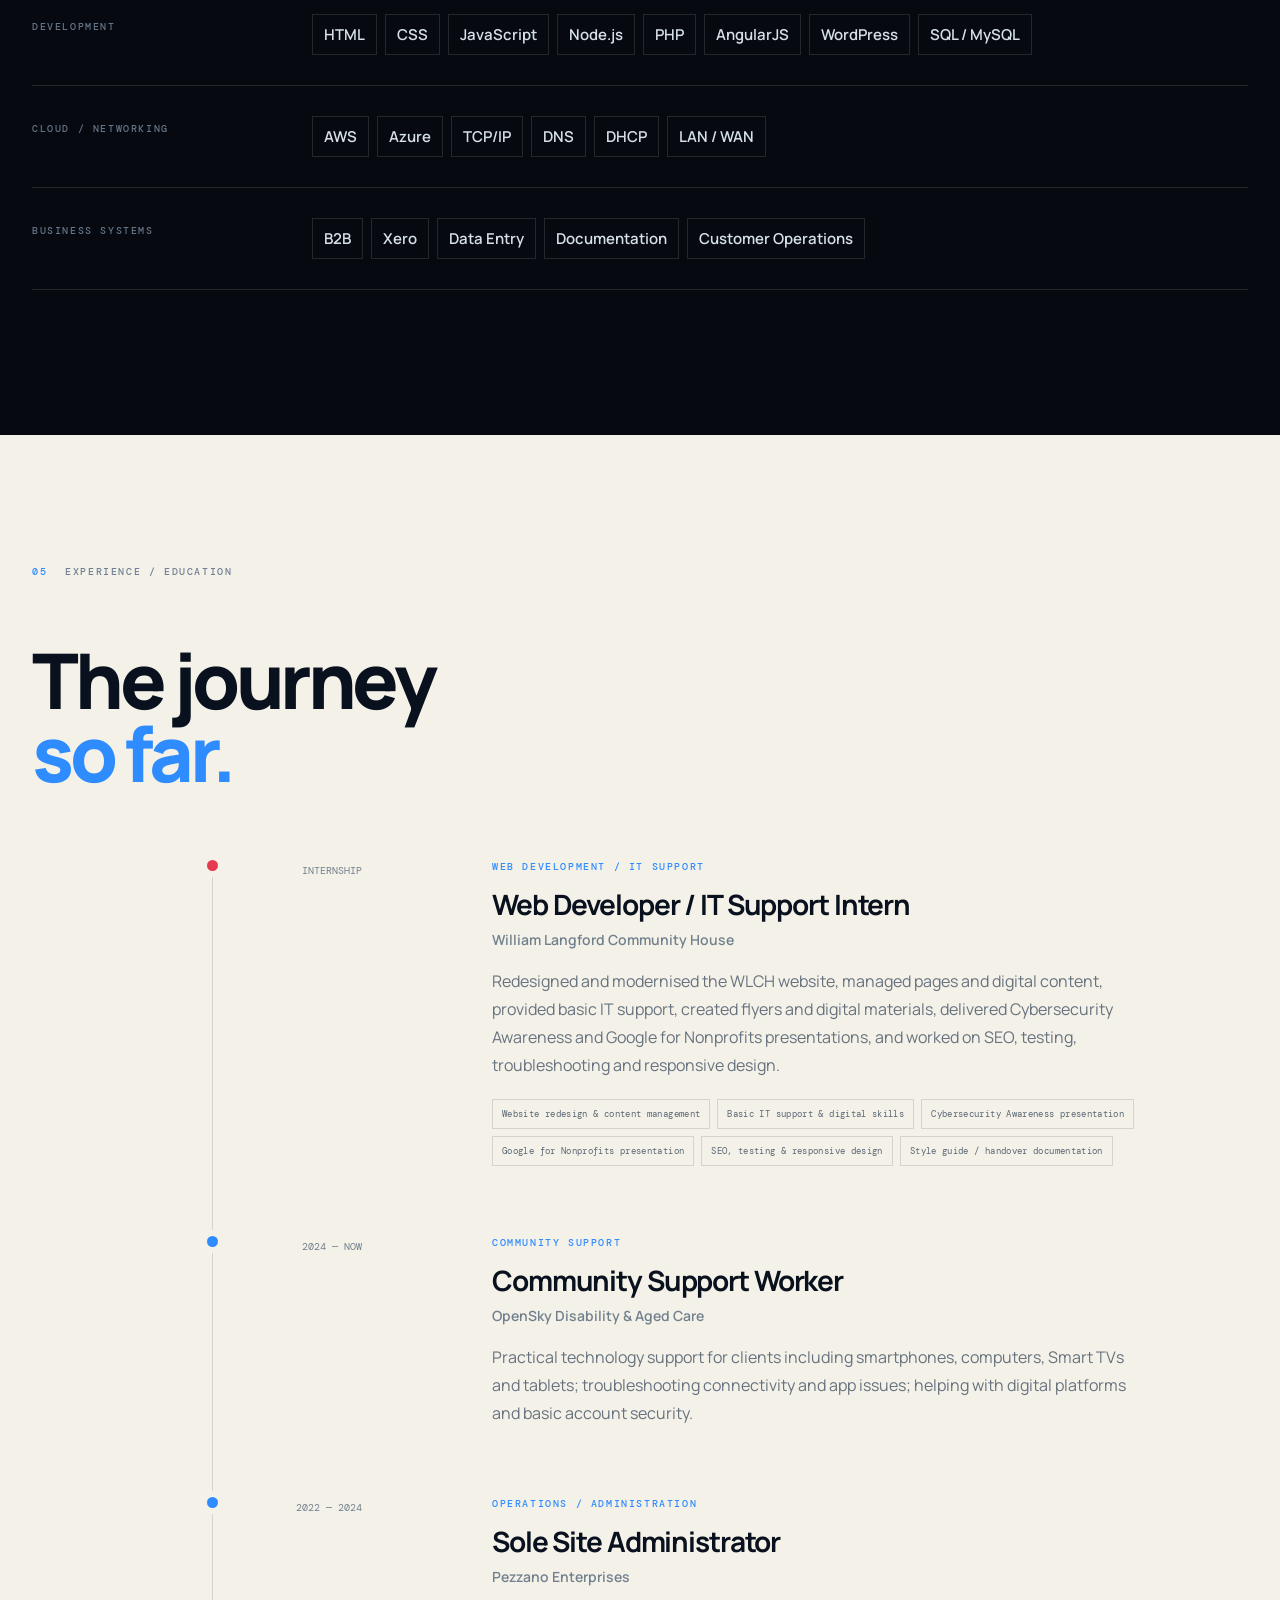
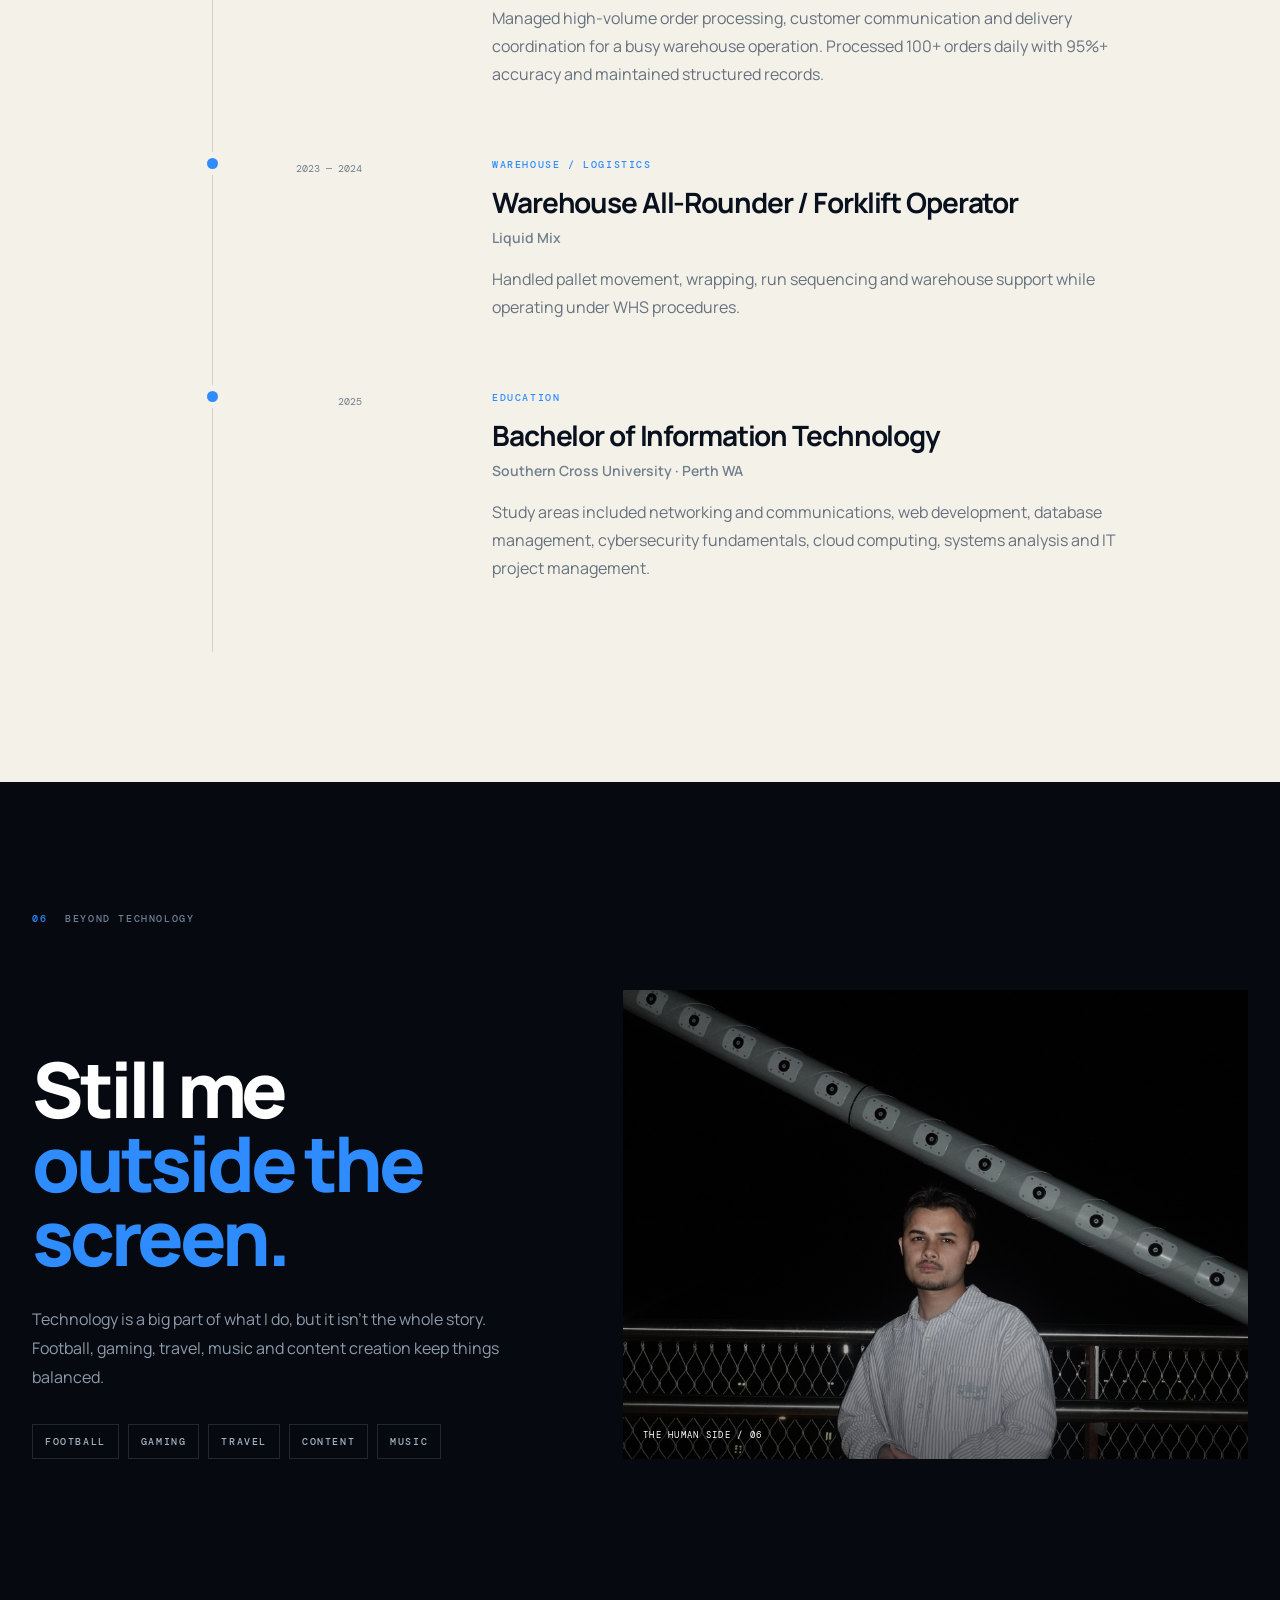
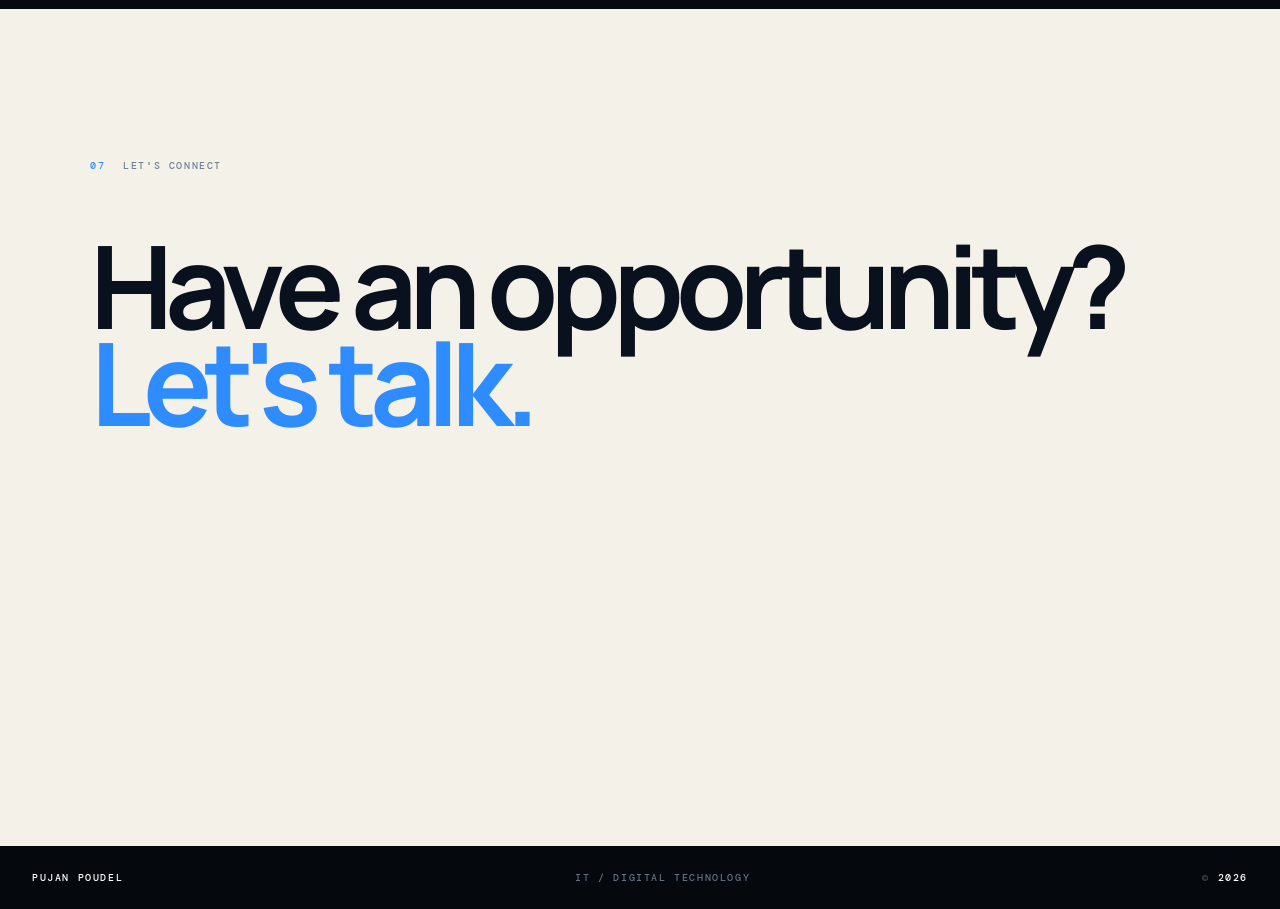
==== commit 80447810: "Fix image filename case in project section" ====
--- a/index.html
+++ b/index.html
@@ -84,11 +84,15 @@
         <div class="section-top"><span class="section-num">03</span><span class="section-kicker">SELECTED WORK</span></div>
         <div class="work-intro"><h2 class="display reveal">Things I’ve<br><em>actually built.</em></h2><p class="reveal delay-1">The portfolio is not a list of technologies. It is a record of problems, ideas and things made real.</p></div>
         <article class="featured-project reveal">
-          <div class="project-image-wrap"><img src="assets/images/imposter-setup.png" alt="Imposter Nepal game setup screen" loading="lazy"><div class="project-image-overlay"><span>LIVE PROJECT</span><span>01</span></div></div>
-          <div class="featured-copy"><div class="project-meta"><span>WEB GAME / PERSONAL PROJECT</span><span>2026</span></div><h3>Imposter<br><em>Nepal</em></h3><p>A Nepali-themed social deduction party game designed around a simple phone-pass experience. Players set up their crew, privately receive their role, then pass the phone while keeping the information hidden.</p><div class="project-tags"><span>HTML</span><span>CSS</span><span>JavaScript</span><span>GitHub Pages</span></div><div class="project-actions"><a class="btn btn-primary magnetic" href="projects/imposter-nepal.html">Explore case study <span>↗</span></a><a class="text-link" href="https://pujanp9.github.io/Imposter-Nepal/" target="_blank" rel="noreferrer">Live demo ↗</a></div></div>
+          <div class="project-image-wrap"><img src="assets/images/Game.png" alt="Imposter Nepal game setup screen" loading="lazy"><div class="project-image-overlay"><span>LIVE PROJECT</span><span>01</span></div></div>
+          <div class="featured-copy"><div class="project-meta"><span>WEB GAME / PERSONAL PROJECT</span><span>2026</span></div><h3>Imposter<br><em>Nepal</em></h3><p>A Nepali-themed social deduction party game designed around a simple phone-pass experience. Players set up their crew, privately receive their role, then pass the phone while keeping the information hidden.
+          </p><div class="project-tags"><span>HTML</span><span>CSS</span><span>JavaScript</span><span>GitHub Pages</span></div><div class="project-actions"><a class="btn btn-primary magnetic" href="projects/imposter-nepal.html">Explore case study <span>↗</span></a><a class="text-link" href="https://pujanp9.github.io/Imposter-Nepal/" target="_blank" rel="noreferrer">Live demo ↗</a></div></div>
         </article>
         <div class="project-grid">
-          <article class="project-card reveal"><div class="project-card-top"><span>02</span><span>INTERNSHIP / WEB + IT</span></div><div class="project-photo"><img src="assets/images/website.png" alt="William Langford Community House website redesign" loading="lazy"></div><h3>William Langford Community House</h3><p>Web Developer / IT Support internship focused on redesigning and modernising the community house website, digital content, IT support and accessibility.</p><div class="project-tags"><span>WordPress</span><span>SEO</span><span>Responsive Design</span><span>IT Support</span></div><div class="project-card-action"><a class="text-link" href="projects/wlch.html">Explore internship ↗</a></div></article>
+          <article class="project-card reveal"><div class="project-card-top"><span>02</span><span>INTERNSHIP / WEB + IT</span></div><div class="project-photo">
+            <img src="assets/images/website.png" alt="William Langford Community House website redesign" loading="lazy"></div>
+            <h3>William Langford Community House</h3><p>Web Developer / IT Support internship focused on redesigning and modernising the community house website, digital content, IT support and accessibility.</p>
+            <div class="project-tags"><span>WordPress</span><span>SEO</span><span>Responsive Design</span><span>IT Support</span></div><div class="project-card-action"><a class="text-link" href="projects/wlch.html">Explore internship ↗</a></div></article>
           <article class="project-card reveal delay-1"><div class="project-card-top"><span>03</span><span>UNIVERSITY / FULL-STACK</span></div><div class="project-placeholder"><div><span class="mono">TEAM</span><strong>COLLAB</strong><span>APP</span></div></div><h3>Team Collaboration App</h3><p>Full-stack university project combining web technologies, SQL, AngularJS, WordPress and cloud storage exposure.</p><div class="project-tags"><span>JavaScript</span><span>SQL</span><span>AngularJS</span><span>AWS</span></div></article>
           <article class="project-card reveal"><div class="project-card-top"><span>04</span><span>UNIVERSITY / API</span></div><div class="project-placeholder alt"><div><span class="mono">TASK</span><strong>MANAGER</strong><span>CRUD / API</span></div></div><h3>Task Management Web App</h3><p>Team-built web application using Node.js, RESTful API patterns and CRUD operations to manage tasks.</p><div class="project-tags"><span>Node.js</span><span>REST API</span><span>JavaScript</span><span>CRUD</span></div></article>
         </div>
